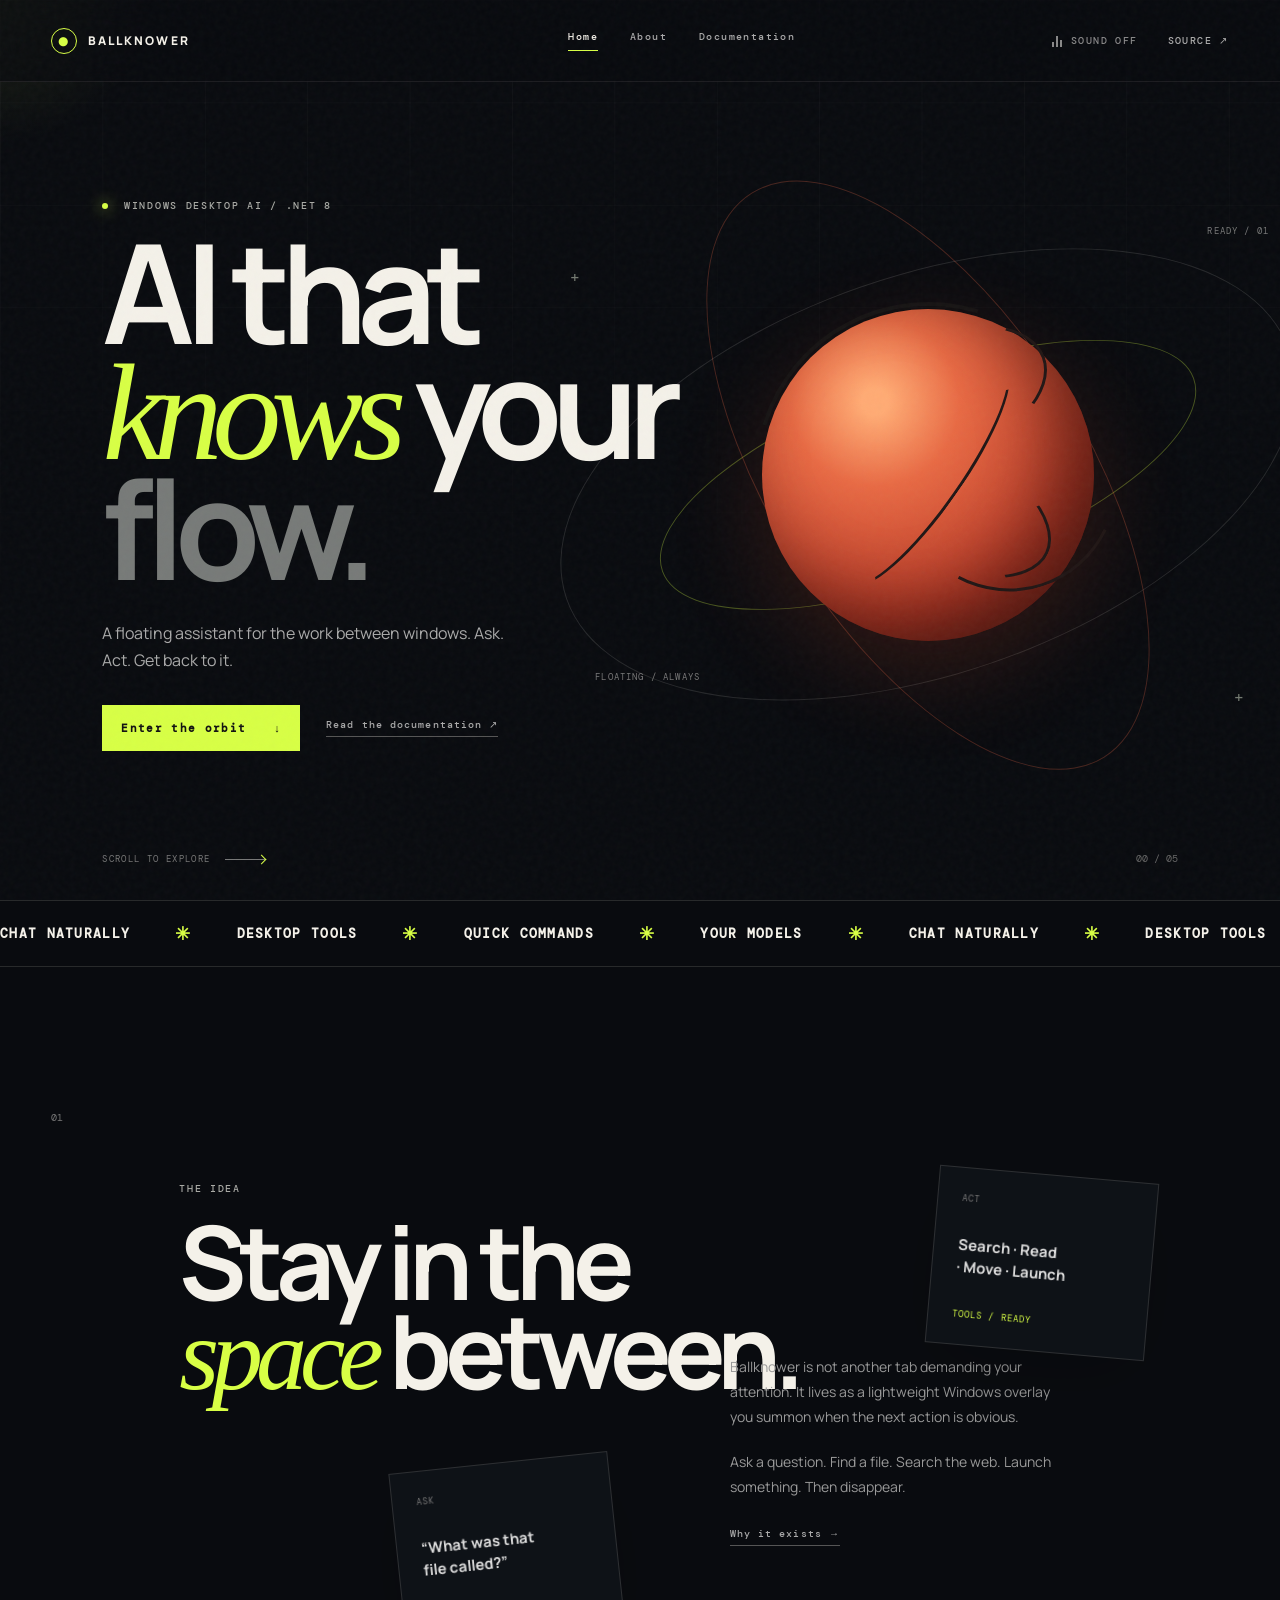
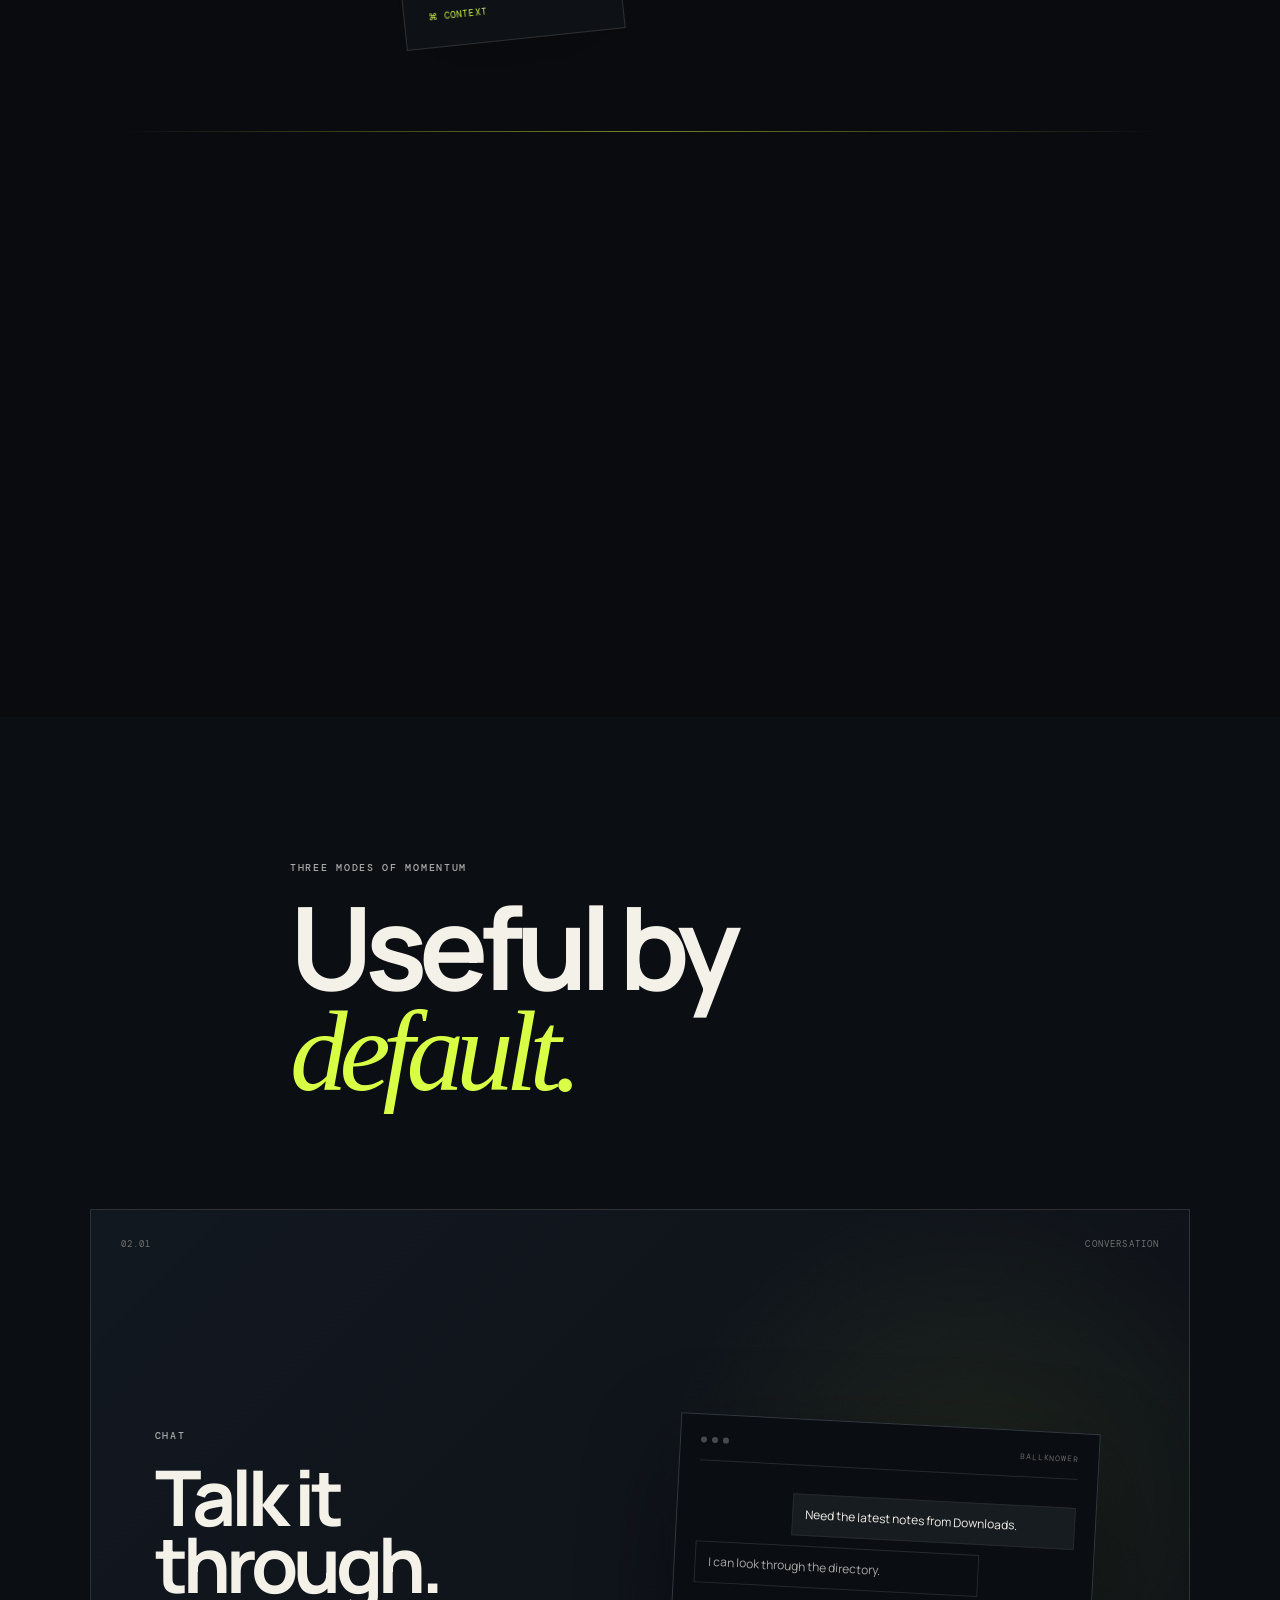
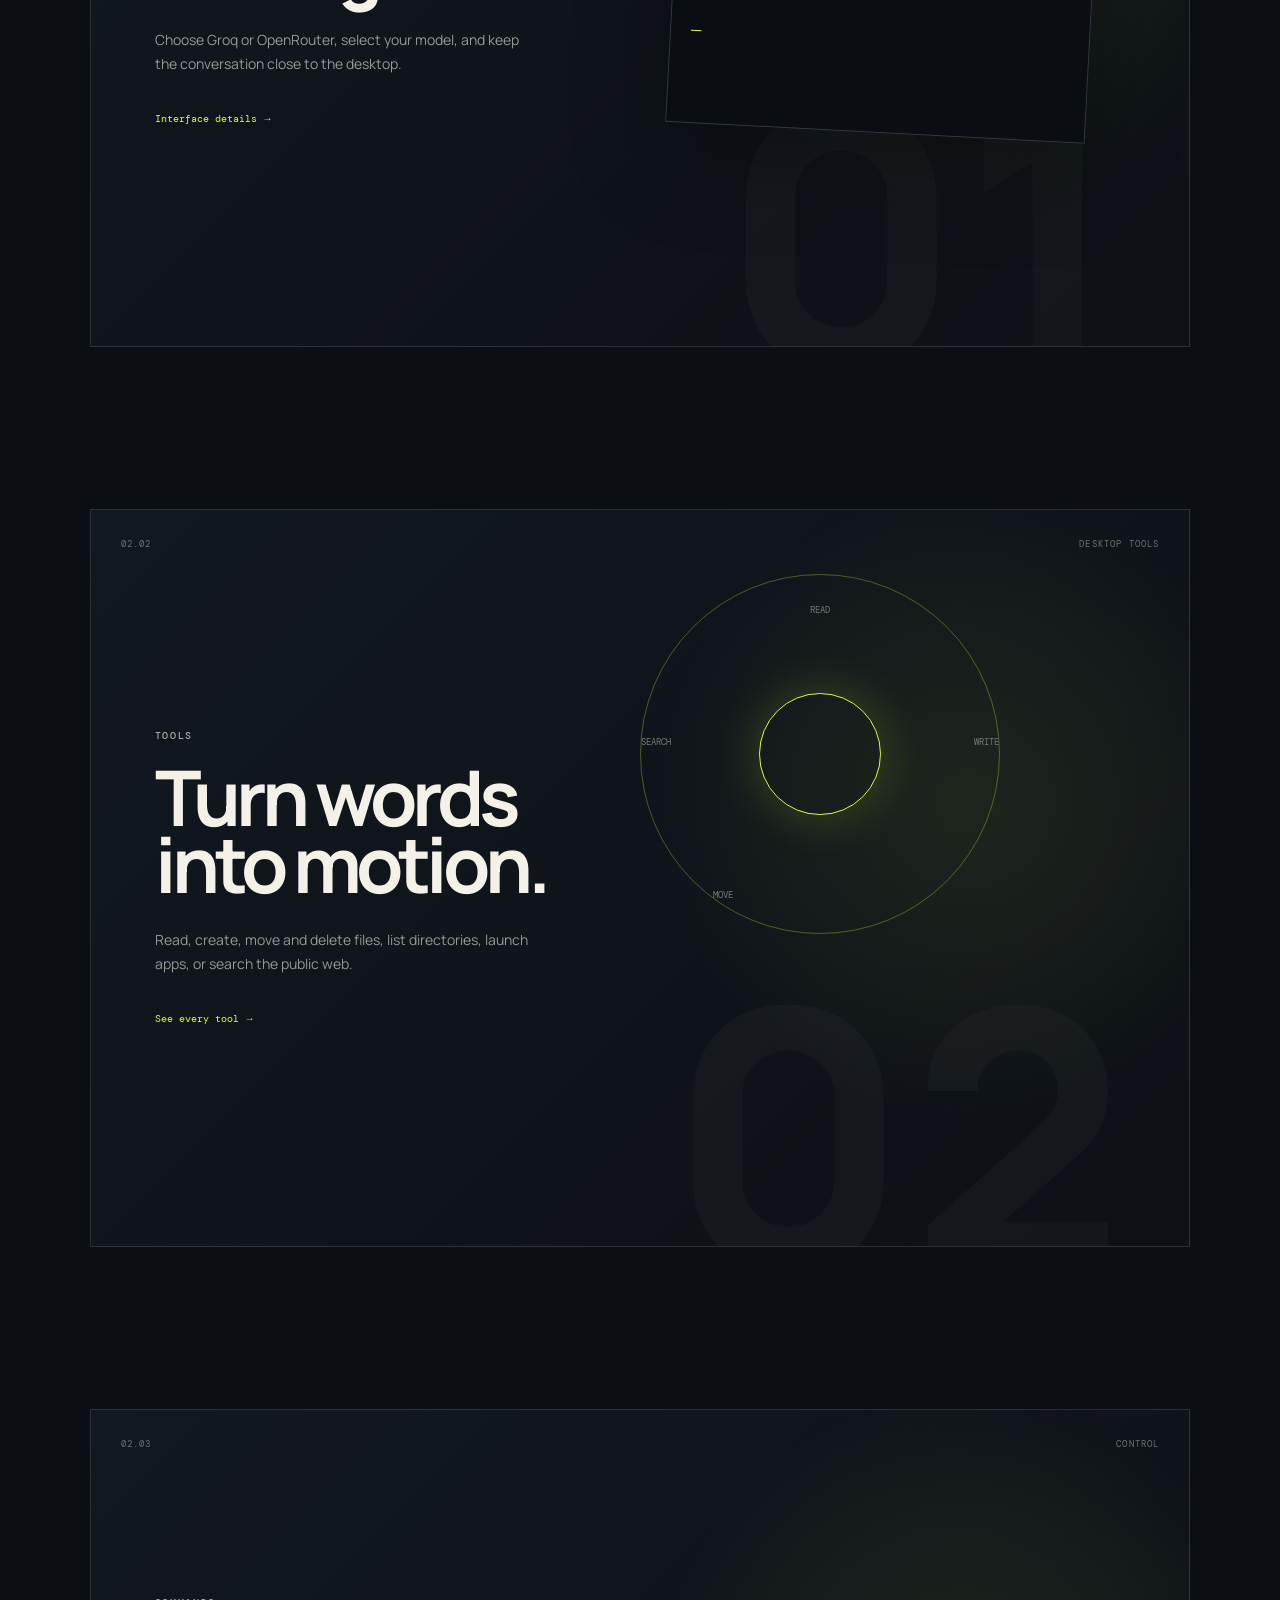
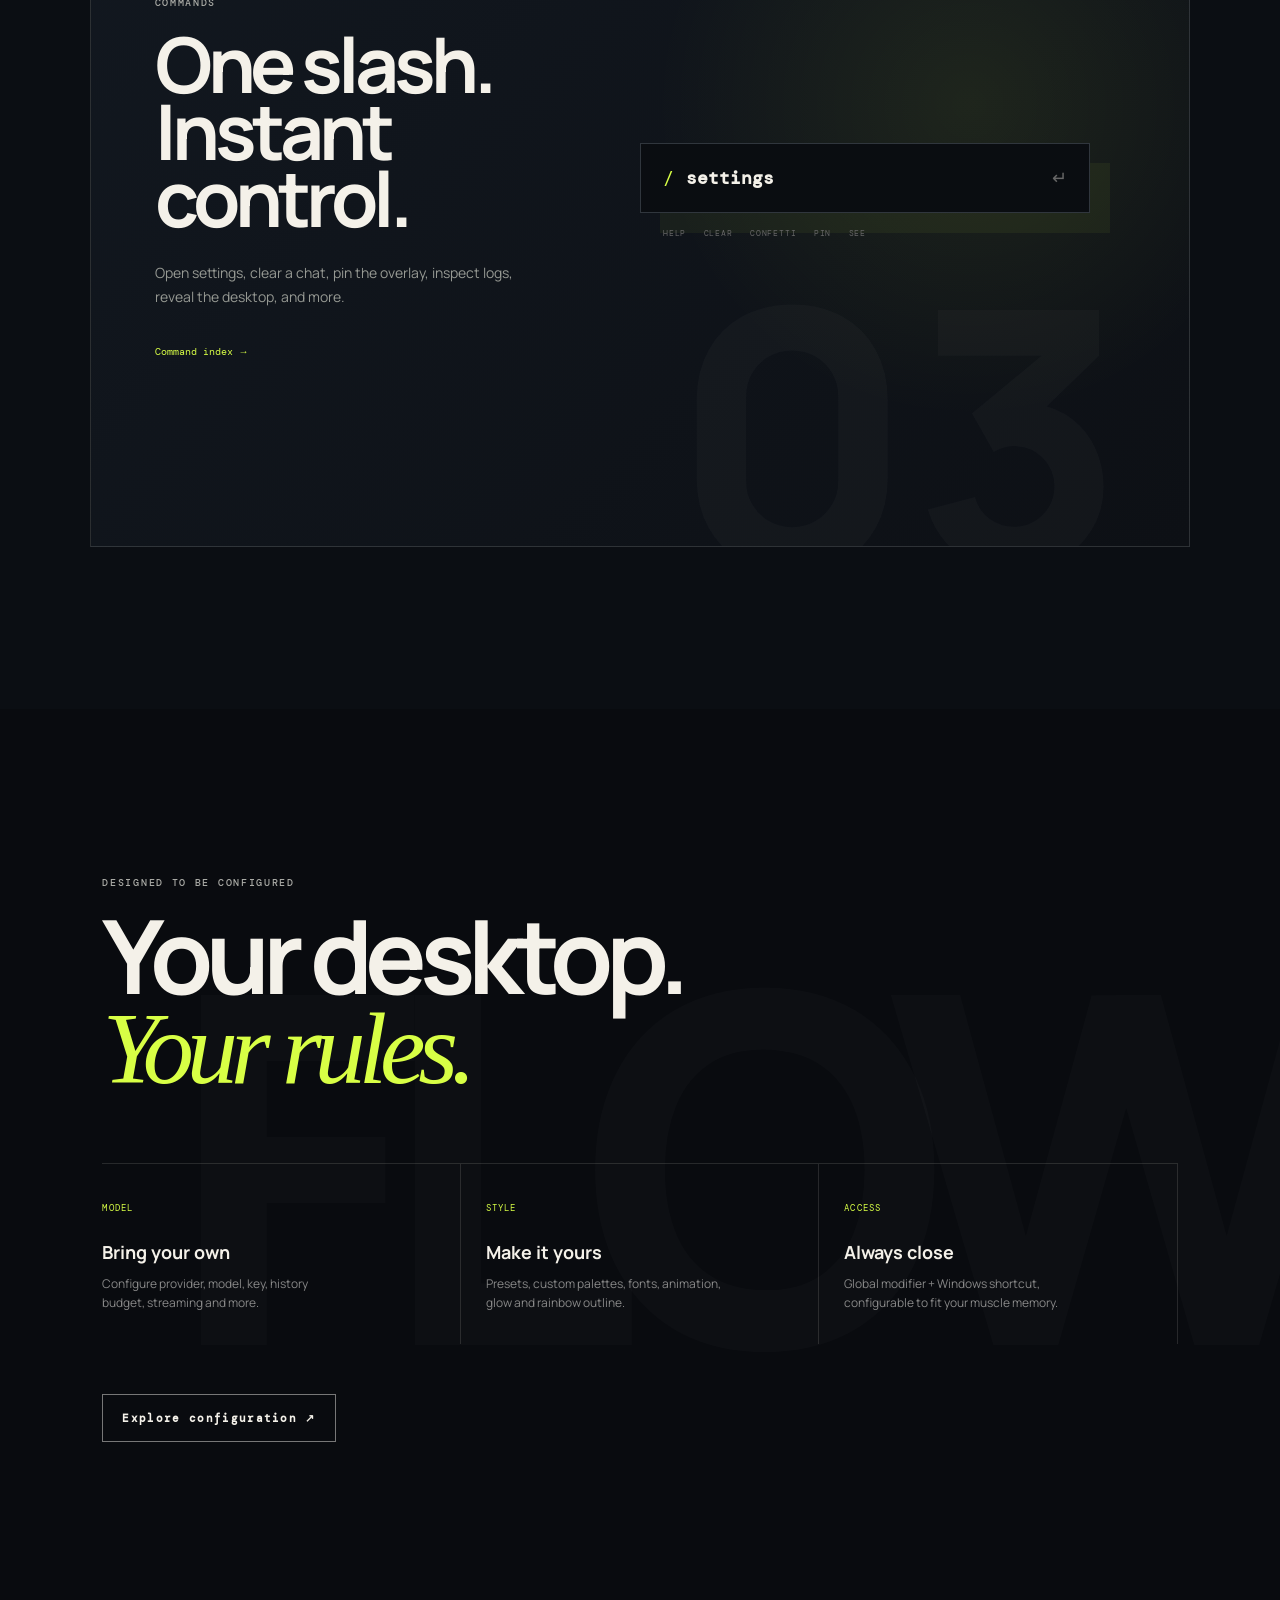
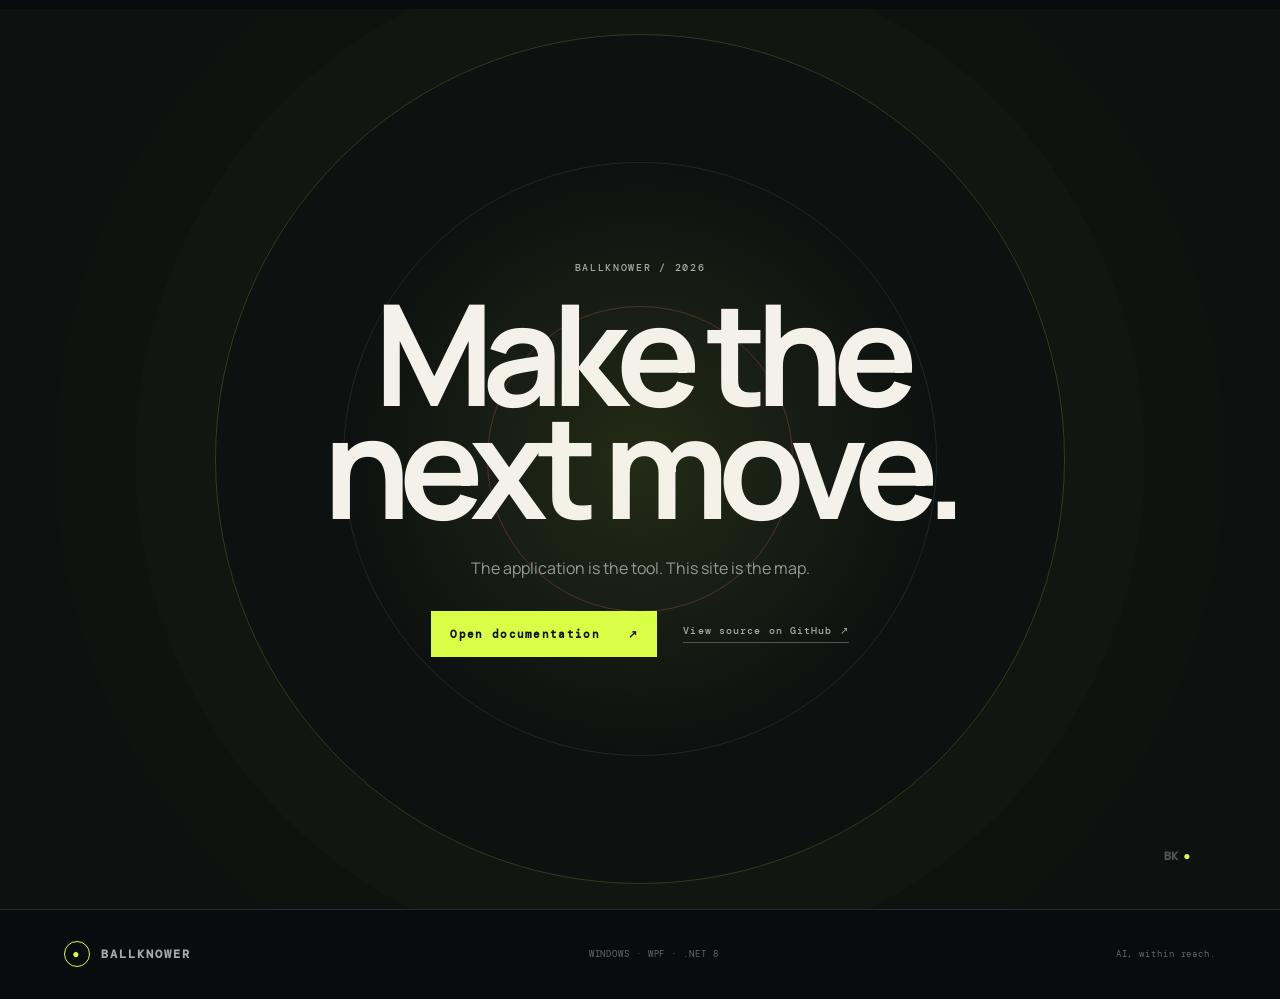
==== docs/index.html @ ca144d8a "Revert site to bece350" ====
<!doctype html>
<html lang="en">
<head>
<meta charset="utf-8"><meta name="viewport" content="width=device-width,initial-scale=1">
<meta name="theme-color" content="#090b0f">
<meta name="description" content="Ballknower — a floating Windows AI assistant with desktop tools, commands, and configurable models.">
<title>Ballknower — know what to ask</title>
<link rel="preconnect" href="https://fonts.googleapis.com">
<link rel="preconnect" href="https://fonts.gstatic.com" crossorigin>
<link href="https://fonts.googleapis.com/css2?family=DM+Mono:wght@400;500&family=Manrope:wght@400;500;600;700;800&display=swap" rel="stylesheet">
<link rel="stylesheet" href="styles.css"><script src="script.js" defer></script>
</head>
<body class="site home-page">
<div class="noise" aria-hidden="true"></div>
<div class="cursor-glow" aria-hidden="true"></div>
<div class="loader" aria-hidden="true"><div class="loader-mark">BK</div><div class="loader-line"><span></span></div><p>CALIBRATING THE DESKTOP</p></div>

<header class="site-header">
<a class="brand" href="index.html"><span class="brand-mark">●</span><span>BALLKNOWER</span></a>
<button class="nav-toggle" type="button" aria-expanded="false" aria-controls="site-navigation"><span></span><span></span><span></span></button>
<nav class="nav" id="site-navigation" aria-label="Main navigation"><a class="nav-link active" href="index.html">Home</a><a class="nav-link" href="about.html">About</a><a class="nav-link" href="documentation.html">Documentation</a></nav>
<div class="header-tools"><button class="sound-toggle" type="button" aria-pressed="false" title="Toggle ambient sound"><span class="sound-bars"><i></i><i></i><i></i></span><span class="sound-label">SOUND OFF</span></button><a class="github-link" href="https://github.com/Notagai/ballknower-agent-wpf" target="_blank" rel="noreferrer">SOURCE ↗</a></div>
</header>

<main>
<section class="hero scene-section" data-scene="0">
<div class="hero-grid"></div>
<div class="hero-copy reveal">
<p class="kicker"><span class="pulse-dot"></span> WINDOWS DESKTOP AI / .NET 8</p>
<h1>AI that<br><em>knows</em> your<br><span>flow.</span></h1>
<p class="hero-lead">A floating assistant for the work between windows. Ask. Act. Get back to it.</p>
<div class="hero-actions"><a class="button button-solid" href="#story">Enter the orbit <span>↓</span></a><a class="text-link" href="documentation.html">Read the documentation ↗</a></div>
</div>
<div class="hero-object" aria-hidden="true"><div class="orbit orbit-a"></div><div class="orbit orbit-b"></div><div class="orbit orbit-c"></div><div class="ball"><span></span><i></i><b></b></div><div class="crosshair crosshair-a">+</div><div class="crosshair crosshair-b">+</div><div class="object-label label-a">READY / 01</div><div class="object-label label-b">FLOATING / ALWAYS</div></div>
<div class="scroll-cue"><span>SCROLL TO EXPLORE</span><i></i></div>
<div class="hero-index">00 / 05</div>
</section>

<div class="marquee"><div class="marquee-track"><span>CHAT NATURALLY</span><b>✳</b><span>DESKTOP TOOLS</span><b>✳</b><span>QUICK COMMANDS</span><b>✳</b><span>YOUR MODELS</span><b>✳</b><span>CHAT NATURALLY</span><b>✳</b><span>DESKTOP TOOLS</span><b>✳</b></div></div>

<section id="story" class="story scene-section" data-scene="1">
<div class="story-sticky">
<div class="section-number">01</div>
<div class="story-title reveal"><p class="kicker">THE IDEA</p><h2>Stay in the<br><em>space</em> between.</h2></div>
<div class="story-copy reveal"><p>Ballknower is not another tab demanding your attention. It lives as a lightweight Windows overlay you summon when the next action is obvious.</p><p>Ask a question. Find a file. Search the web. Launch something. Then disappear.</p><a class="text-link" href="about.html#idea">Why it exists →</a></div>
<div class="floating-card card-one"><span>ASK</span><strong>“What was that<br>file called?”</strong><small>⌘ CONTEXT</small></div>
<div class="floating-card card-two"><span>ACT</span><strong>Search · Read<br>· Move · Launch</strong><small>TOOLS / READY</small></div>
<div class="story-line"></div>
</div>
</section>

<section class="feature-section scene-section" data-scene="2">
<div class="feature-head reveal"><p class="kicker">THREE MODES OF MOMENTUM</p><h2>Useful by<br><em>default.</em></h2></div>
<div class="feature-stack">
<article class="feature-panel panel-chat"><div class="panel-meta"><span>02.01</span><span>CONVERSATION</span></div><div class="panel-number">01</div><div class="panel-copy"><p class="kicker">CHAT</p><h3>Talk it<br>through.</h3><p>Choose Groq or OpenRouter, select your model, and keep the conversation close to the desktop.</p><a href="documentation.html#interface">Interface details →</a></div><div class="panel-visual"><div class="chat-window"><div class="chat-top"><span></span><span></span><span></span><b>BALLKNOWER</b></div><div class="chat-msg msg-a">Need the latest notes from Downloads.</div><div class="chat-msg msg-b">I can look through the directory.</div><div class="chat-caret">_</div></div></div></article>
<article class="feature-panel panel-tools"><div class="panel-meta"><span>02.02</span><span>DESKTOP TOOLS</span></div><div class="panel-number">02</div><div class="panel-copy"><p class="kicker">TOOLS</p><h3>Turn words<br>into motion.</h3><p>Read, create, move and delete files, list directories, launch apps, or search the public web.</p><a href="documentation.html#tools">See every tool →</a></div><div class="tool-orbit"><span>READ</span><span>WRITE</span><span>MOVE</span><span>SEARCH</span><i></i></div></article>
<article class="feature-panel panel-command"><div class="panel-meta"><span>02.03</span><span>CONTROL</span></div><div class="panel-number">03</div><div class="panel-copy"><p class="kicker">COMMANDS</p><h3>One slash.<br>Instant control.</h3><p>Open settings, clear a chat, pin the overlay, inspect logs, reveal the desktop, and more.</p><a href="documentation.html#commands">Command index →</a></div><div class="command-display"><span>/</span><b>settings</b><i>↵</i><small>HELP&nbsp;&nbsp; CLEAR&nbsp;&nbsp; CONFETTI&nbsp;&nbsp; PIN&nbsp;&nbsp; SEE</small></div></article>
</div>
</section>

<section class="manifesto scene-section" data-scene="3">
<div class="manifesto-bg" aria-hidden="true">FLOW</div>
<div class="manifesto-content reveal"><p class="kicker">DESIGNED TO BE CONFIGURED</p><h2>Your desktop.<br><em>Your rules.</em></h2><div class="manifesto-grid"><div><span>MODEL</span><strong>Bring your own</strong><p>Configure provider, model, key, history budget, streaming and more.</p></div><div><span>STYLE</span><strong>Make it yours</strong><p>Presets, custom palettes, fonts, animation, glow and rainbow outline.</p></div><div><span>ACCESS</span><strong>Always close</strong><p>Global modifier + Windows shortcut, configurable to fit your muscle memory.</p></div></div><a class="button button-outline" href="documentation.html#style">Explore configuration ↗</a></div>
</section>

<section class="finale scene-section" data-scene="4">
<div class="finale-ring"></div><div class="finale-copy reveal"><p class="kicker">BALLKNOWER / 2026</p><h2>Make the<br>next move.</h2><p>The application is the tool. This site is the map.</p><div class="hero-actions"><a class="button button-solid" href="documentation.html">Open documentation <span>↗</span></a><a class="text-link" href="https://github.com/Notagai/ballknower-agent-wpf" target="_blank" rel="noreferrer">View source on GitHub ↗</a></div></div>
<div class="finale-mark" aria-hidden="true">BK<span>●</span></div>
</section>
</main>

<footer class="site-footer"><a class="brand" href="index.html"><span class="brand-mark">●</span><span>BALLKNOWER</span></a><span>WINDOWS · WPF · .NET 8</span><span>AI, within reach.</span></footer>
</body></html>
---- docs/styles.css ----
:root{--bg:#090b0f;--panel:#10141a;--ink:#f4f1e9;--muted:#9b9b97;--line:rgba(244,241,233,.13);--acid:#d8ff45;--orange:#ff714b;--cyan:#8cf5e7;--max:1380px}
*{box-sizing:border-box}html{scroll-behavior:smooth;background:var(--bg)}body{margin:0;background:var(--bg);color:var(--ink);font-family:Manrope,system-ui,sans-serif;overflow-x:hidden}body:before{content:"";position:fixed;inset:0;pointer-events:none;background:radial-gradient(circle at 75% 12%,rgba(216,255,69,.08),transparent 26%),radial-gradient(circle at 20% 80%,rgba(255,113,75,.06),transparent 28%);z-index:-2}.noise{position:fixed;inset:0;opacity:.045;pointer-events:none;z-index:50;background-image:url("data:image/svg+xml,%3Csvg viewBox='0 0 180 180' xmlns='http://www.w3.org/2000/svg'%3E%3Cfilter id='n'%3E%3CfeTurbulence type='fractalNoise' baseFrequency='.9' numOctaves='4' stitchTiles='stitch'/%3E%3C/filter%3E%3Crect width='100%25' height='100%25' filter='url(%23n)' opacity='.7'/%3E%3C/svg%3E")}.cursor-glow{position:fixed;width:300px;height:300px;border-radius:50%;background:radial-gradient(circle,rgba(216,255,69,.09),transparent 68%);pointer-events:none;transform:translate(-50%,-50%);z-index:0;mix-blend-mode:screen}
.site-header{position:fixed;z-index:40;top:0;left:0;right:0;height:82px;padding:0 4vw;display:flex;align-items:center;justify-content:space-between;border-bottom:1px solid rgba(244,241,233,.08);background:rgba(9,11,15,.68);backdrop-filter:blur(18px)}.brand{display:flex;gap:11px;align-items:center;color:var(--ink);text-decoration:none;font-size:12px;font-weight:800;letter-spacing:.17em}.brand-mark{display:grid;place-items:center;width:26px;height:26px;border:1px solid var(--acid);color:var(--acid);border-radius:50%;font-size:12px}.nav{display:flex;gap:32px;margin-left:10vw}.nav-link,.github-link,.sound-toggle{font:500 10px "DM Mono",monospace;letter-spacing:.14em;text-decoration:none;color:#aaa;transition:.25s}.nav-link:hover,.nav-link.active,.github-link:hover{color:var(--ink)}.nav-link.active:after{content:"";display:block;width:100%;height:1px;background:var(--acid);margin-top:7px}.header-tools{display:flex;gap:24px;align-items:center}.sound-toggle{border:0;background:none;cursor:pointer;display:flex;gap:9px;align-items:center;color:#888}.sound-bars{display:flex;gap:2px;align-items:end;height:12px}.sound-bars i{display:block;width:2px;height:5px;background:currentColor}.sound-bars i:nth-child(2){height:11px}.sound-bars i:nth-child(3){height:7px}.sound-toggle.is-on{color:var(--acid)}.sound-toggle.is-on .sound-bars i{animation:sound 1s ease-in-out infinite alternate}.sound-toggle.is-on .sound-bars i:nth-child(2){animation-delay:-.25s}.sound-toggle.is-on .sound-bars i:nth-child(3){animation-delay:-.5s}@keyframes sound{to{height:12px}}.nav-toggle{display:none;background:none;border:0}.loader{position:fixed;inset:0;background:#090b0f;z-index:100;display:grid;place-content:center;justify-items:center;gap:22px;animation:loaderOut .9s 1.15s cubic-bezier(.77,0,.18,1) forwards}.loader-mark{font:800 52px Manrope;color:var(--acid);letter-spacing:-.08em}.loader-line{width:190px;height:1px;background:#292e35;overflow:hidden}.loader-line span{display:block;height:100%;background:var(--acid);animation:load 1s .15s cubic-bezier(.7,0,.2,1) forwards;transform-origin:left;transform:scaleX(0)}.loader p{font:10px "DM Mono";letter-spacing:.16em;color:#777}@keyframes load{to{transform:scaleX(1)}}@keyframes loaderOut{to{opacity:0;visibility:hidden;pointer-events:none}}
.scene-section{position:relative;min-height:100vh}.hero{height:100svh;min-height:720px;display:grid;align-items:center;padding:120px 8vw 70px;overflow:hidden}.hero-grid{position:absolute;inset:0;background-image:linear-gradient(var(--line) 1px,transparent 1px),linear-gradient(90deg,var(--line) 1px,transparent 1px);background-size:8vw 8vw;mask-image:linear-gradient(to bottom,black,transparent 85%);opacity:.28}.hero-copy{position:relative;z-index:3;max-width:720px}.kicker{font:500 10px "DM Mono",monospace;letter-spacing:.17em;color:#a9aaa5;margin:0 0 22px}.pulse-dot{display:inline-block;width:6px;height:6px;background:var(--acid);border-radius:50%;margin-right:8px;box-shadow:0 0 15px var(--acid)}h1,h2,h3,p{margin-top:0}.hero h1{font-size:clamp(72px,10.8vw,170px);line-height:.83;letter-spacing:-.075em;margin:0 0 35px;font-weight:700}.hero h1 em,h2 em{font-family:Georgia,serif;font-weight:400;color:var(--acid)}.hero h1 span{color:#777a78}.hero-lead{font-size:16px;line-height:1.65;color:#aaa;max-width:420px}.hero-actions{display:flex;gap:26px;align-items:center;margin-top:32px}.button{display:inline-flex;align-items:center;gap:28px;text-decoration:none;font:600 11px "DM Mono";letter-spacing:.12em;padding:16px 19px;transition:.3s}.button-solid{background:var(--acid);color:#111}.button-solid:hover{transform:translateY(-3px);box-shadow:0 12px 35px rgba(216,255,69,.14)}.button-outline{border:1px solid #777;color:var(--ink)}.button-outline:hover{border-color:var(--acid);color:var(--acid)}.text-link{font:500 10px "DM Mono";letter-spacing:.11em;color:#aaa;text-decoration:none;border-bottom:1px solid #555;padding-bottom:5px}.text-link:hover{color:var(--acid);border-color:var(--acid)}.hero-object{position:absolute;width:min(65vw,850px);height:min(65vw,850px);right:-5vw;top:50%;transform:translateY(-47%);display:grid;place-items:center}.ball{width:clamp(180px,26vw,380px);aspect-ratio:1;border-radius:50%;background:radial-gradient(circle at 34% 28%,#ffab74 0 4%,#e86a44 26%,#b73725 67%,#6c1d18 100%);box-shadow:inset -35px -30px 70px rgba(0,0,0,.45),0 30px 100px rgba(255,87,45,.16);position:relative;animation:float 6s ease-in-out infinite}.ball:before,.ball:after,.ball span,.ball i,.ball b{content:"";position:absolute;display:block;border:clamp(3px,.3vw,5px) solid #211716;border-radius:50%}.ball:before{inset:-2%;border-width:clamp(4px,.35vw,7px);border-color:#171414 transparent transparent transparent;transform:rotate(-28deg)}.ball:after{inset:10% 40%;border-color:transparent #211716 transparent transparent;transform:rotate(35deg)}.ball span{inset:15% -7% 15% 40%;border-color:transparent transparent #211716 transparent;transform:rotate(-18deg)}.ball i{inset:34% 10% 25% 0;border-color:transparent #211716 transparent transparent;transform:rotate(25deg)}.ball b{inset:-10% 30% 35% 30%;border-color:#211716 transparent transparent transparent;transform:rotate(70deg)}@keyframes float{50%{transform:translateY(-18px) rotate(3deg)}}.orbit{position:absolute;border:1px solid rgba(216,255,69,.3);border-radius:50%;transform:rotate(-20deg)}.orbit-a{width:68%;height:24%;animation:spin 15s linear infinite}.orbit-b{width:80%;height:38%;border-color:rgba(255,113,75,.25);transform:rotate(58deg);animation:spin 22s linear infinite reverse}.orbit-c{width:48%;height:92%;border-color:rgba(244,241,233,.12);transform:rotate(71deg);animation:spin 28s linear infinite}@keyframes spin{to{transform:rotate(340deg)}}.crosshair{position:absolute;color:#747a72;font:16px "DM Mono"}.crosshair-a{left:7%;top:25%}.crosshair-b{right:12%;bottom:22%}.object-label{position:absolute;font:9px "DM Mono";letter-spacing:.13em;color:#777}.label-a{right:9%;top:20%}.label-b{left:10%;bottom:25%}.scroll-cue{position:absolute;bottom:35px;left:8vw;display:flex;align-items:center;gap:15px;font:9px "DM Mono";letter-spacing:.15em;color:#777}.scroll-cue i{width:40px;height:1px;background:#777;position:relative}.scroll-cue i:after{content:"";position:absolute;width:6px;height:6px;border-right:1px solid var(--acid);border-bottom:1px solid var(--acid);right:0;top:-3px;transform:rotate(-45deg)}.hero-index{position:absolute;right:8vw;bottom:35px;font:10px "DM Mono";color:#666}
.marquee{border-top:1px solid var(--line);border-bottom:1px solid var(--line);overflow:hidden;white-space:nowrap;padding:20px 0}.marquee-track{display:inline-flex;gap:45px;align-items:center;min-width:max-content;animation:marquee 28s linear infinite;font:700 13px "DM Mono";letter-spacing:.1em}.marquee b{color:var(--acid);font-size:18px}@keyframes marquee{to{transform:translateX(-50%)}}
.story{min-height:150vh}.story-sticky{height:100vh;position:sticky;top:0;padding:14vh 9vw;overflow:hidden}.section-number{position:absolute;left:4vw;top:16vh;font:10px "DM Mono";color:#777}.story-title{position:absolute;left:14vw;top:20vh}.story-title h2,.feature-head h2,.manifesto h2{font-size:clamp(55px,8vw,125px);line-height:.87;letter-spacing:-.07em;margin:0}.story-copy{position:absolute;left:57vw;top:48vh;max-width:330px;color:#999;line-height:1.8;font-size:14px}.story-copy p{margin-bottom:20px}.floating-card{position:absolute;border:1px solid var(--line);background:rgba(16,20,26,.72);backdrop-filter:blur(14px);padding:24px;width:220px;box-shadow:0 20px 80px rgba(0,0,0,.2)}.floating-card span,.floating-card small{display:block;font:9px "DM Mono";letter-spacing:.12em;color:#777}.floating-card strong{display:block;font-size:15px;line-height:1.45;margin:30px 0;color:#ddd}.floating-card small{color:var(--acid)}.card-one{left:31vw;top:55vh;transform:rotate(-6deg);animation:cardFloat 7s ease-in-out infinite}.card-two{right:10vw;top:23vh;transform:rotate(5deg);animation:cardFloat 8s 1s ease-in-out infinite}@keyframes cardFloat{50%{translate:0 -16px}}.story-line{position:absolute;left:9vw;right:9vw;bottom:15vh;height:1px;background:linear-gradient(90deg,transparent,var(--acid),transparent);opacity:.5}
.feature-section{padding:16vh 7vw 18vh;background:#0b0e13}.feature-head{max-width:700px;margin:0 auto 12vh}.feature-head h2{font-size:clamp(70px,9vw,130px)}.feature-stack{display:grid;gap:18vh}.feature-panel{min-height:82vh;border:1px solid var(--line);position:relative;overflow:hidden;display:grid;grid-template-columns:1fr 1fr;padding:5vw;background:linear-gradient(135deg,#121820,#0d1015);isolation:isolate}.feature-panel:after{content:"";position:absolute;inset:0;background:radial-gradient(circle at 80% 40%,rgba(216,255,69,.08),transparent 32%);z-index:-1}.panel-meta{position:absolute;top:28px;left:30px;right:30px;display:flex;justify-content:space-between;font:9px "DM Mono";letter-spacing:.13em;color:#6e716e}.panel-number{position:absolute;right:5vw;bottom:-5vw;font-size:28vw;line-height:1;color:rgba(255,255,255,.025);font-weight:800}.panel-copy{align-self:center;max-width:450px;z-index:2}.panel-copy h3{font-size:clamp(54px,6vw,95px);line-height:.87;letter-spacing:-.065em;margin:0 0 30px}.panel-copy>p:not(.kicker){color:#969993;line-height:1.7;font-size:14px;max-width:380px}.panel-copy a{display:inline-block;color:var(--acid);font:10px "DM Mono";text-decoration:none;margin-top:22px}.panel-visual{display:grid;place-items:center}.chat-window{width:min(100%,420px);height:310px;border:1px solid #313840;background:#0a0d11;box-shadow:0 30px 90px rgba(0,0,0,.35);padding:20px;transform:rotate(3deg);animation:windowFloat 6s ease-in-out infinite}.chat-top{display:flex;gap:5px;border-bottom:1px solid #252a30;padding-bottom:15px;margin-bottom:28px;align-items:center}.chat-top span{width:6px;height:6px;border-radius:50%;background:#454a4d}.chat-top b{margin-left:auto;font:8px "DM Mono";letter-spacing:.1em;color:#666}.chat-msg{font-size:12px;line-height:1.5;max-width:75%;padding:11px 13px;margin:10px 0;border:1px solid #252a30}.msg-a{margin-left:auto;background:#171c20}.msg-b{color:#aaa}.chat-caret{color:var(--acid);margin-top:30px}@keyframes windowFloat{50%{transform:rotate(0) translateY(-12px)}}.tool-orbit{width:min(30vw,360px);aspect-ratio:1;border:1px solid rgba(216,255,69,.3);border-radius:50%;position:relative;display:grid;place-items:center;animation:spin 24s linear infinite}.tool-orbit i{width:34%;aspect-ratio:1;border:1px solid var(--acid);border-radius:50%;box-shadow:0 0 50px rgba(216,255,69,.2)}.tool-orbit span{position:absolute;font:9px "DM Mono";color:#777}.tool-orbit span:nth-child(1){top:8%}.tool-orbit span:nth-child(2){right:0;top:45%}.tool-orbit span:nth-child(3){bottom:9%;left:20%}.tool-orbit span:nth-child(4){left:0;top:45%}.command-display{align-self:center;width:min(100%,450px);border:1px solid #30363d;padding:22px;display:flex;gap:12px;align-items:center;font:18px "DM Mono";background:#0a0d11;box-shadow:20px 20px 0 rgba(216,255,69,.05)}.command-display span{color:var(--acid)}.command-display i{margin-left:auto;color:#666;font-style:normal}.command-display small{position:absolute;margin-top:110px;color:#666;font:8px "DM Mono";letter-spacing:.1em}
.manifesto{min-height:100vh;display:grid;place-items:center;padding:14vh 8vw;overflow:hidden}.manifesto-bg{position:absolute;font-size:38vw;line-height:1;font-weight:800;color:rgba(255,255,255,.018);letter-spacing:-.1em;transform:translateX(8vw)}.manifesto-content{position:relative;width:min(1100px,100%)}.manifesto h2{margin-bottom:70px}.manifesto-grid{display:grid;grid-template-columns:repeat(3,1fr);border-top:1px solid var(--line);margin-bottom:50px}.manifesto-grid>div{padding:30px 25px 20px 0;border-right:1px solid var(--line)}.manifesto-grid>div+div{padding-left:25px}.manifesto-grid span{font:9px "DM Mono";color:var(--acid);letter-spacing:.13em}.manifesto-grid strong{display:block;margin:24px 0 10px;font-size:18px}.manifesto-grid p{color:#888;line-height:1.6;font-size:12px;max-width:250px}
.finale{min-height:100vh;display:grid;place-items:center;text-align:center;overflow:hidden;background:#0d1110}.finale:before{content:"";position:absolute;inset:0;background:radial-gradient(circle at center,rgba(216,255,69,.11),transparent 38%)}.finale-ring{position:absolute;width:min(70vw,850px);aspect-ratio:1;border:1px solid rgba(216,255,69,.18);border-radius:50%;box-shadow:0 0 0 80px rgba(216,255,69,.012),0 0 0 160px rgba(216,255,69,.008);animation:finalSpin 35s linear infinite}.finale-ring:before,.finale-ring:after{content:"";position:absolute;inset:15%;border:1px solid rgba(244,241,233,.09);border-radius:50%}.finale-ring:after{inset:32%;border-color:rgba(255,113,75,.25)}@keyframes finalSpin{to{transform:rotate(360deg)}}.finale-copy{position:relative;z-index:2}.finale h2{font-size:clamp(75px,11vw,170px);line-height:.8;letter-spacing:-.08em;margin:0}.finale-copy>p:not(.kicker){color:#999;margin-top:35px}.finale .hero-actions{justify-content:center}.finale-mark{position:absolute;bottom:5vh;right:7vw;font:700 12px "DM Mono";color:#555}.finale-mark span{color:var(--acid);margin-left:5px}
.site-footer{min-height:90px;padding:0 5vw;border-top:1px solid var(--line);display:flex;align-items:center;justify-content:space-between;font:9px "DM Mono";letter-spacing:.1em;color:#666}.site-footer .brand{color:#aaa}
.reveal{opacity:0;transform:translateY(30px);transition:opacity .9s ease,transform 1s cubic-bezier(.2,.8,.2,1)}.is-visible{opacity:1;transform:none}.page-leaving main{opacity:0;transform:translateY(-12px);transition:.2s}.page-leaving{overflow:hidden}
.docs-layout{max-width:1250px;margin:0 auto;padding:150px 5vw 100px;display:grid;grid-template-columns:230px minmax(0,780px);gap:90px}.docs-sidebar{position:sticky;top:120px;height:max-content;display:flex;flex-direction:column;gap:12px}.sidebar-title{font:9px "DM Mono";letter-spacing:.13em;color:#666;margin-bottom:15px}.docs-sidebar a{color:#777;text-decoration:none;font-size:11px;padding-left:12px;border-left:1px solid transparent}.docs-sidebar a:hover,.docs-sidebar a.section-active{color:var(--ink);border-color:var(--acid)}.sidebar-note{margin-top:30px;border-top:1px solid var(--line);padding-top:18px;color:#777;font:9px "DM Mono";line-height:1.6}.docs-content h1{font-size:clamp(65px,9vw,120px);line-height:.85;letter-spacing:-.075em;margin:0 0 30px}.title-period{color:var(--acid)}.docs-lead{font-size:19px;line-height:1.65;color:#999;max-width:700px;margin-bottom:90px}.doc-section{border-top:1px solid var(--line);padding:65px 0;scroll-margin-top:100px}.doc-section h2{font-size:36px;letter-spacing:-.04em;margin-bottom:22px}.doc-section h3{font-size:17px;margin-top:38px}.doc-section p,.doc-section li{font-size:14px;line-height:1.85;color:#999}.doc-section strong{color:#ddd}.doc-section ul,.doc-section ol{padding-left:22px}.doc-section code{font:12px "DM Mono";background:#151a20;color:var(--acid);padding:3px 6px}.callout{border-left:2px solid var(--acid);background:#10151a;padding:22px 25px;margin-bottom:20px}.callout p{margin:8px 0 0;color:#888;font-size:12px}.tag-row{display:flex;gap:8px;flex-wrap:wrap}.tag{border:1px solid #30363b;padding:7px 9px;font:9px "DM Mono";color:#888}.table-wrap{overflow-x:auto}.docs-content table{border-collapse:collapse;width:100%;margin:30px 0}.docs-content th,.docs-content td{border-bottom:1px solid var(--line);padding:15px;text-align:left;font-size:12px;line-height:1.6}.docs-content th{font:9px "DM Mono";letter-spacing:.1em;color:#666}.tool-card{border:1px solid var(--line);padding:25px;margin:15px 0;background:#0d1116}.tool-card h3{margin:0 0 8px}.tool-card p{margin:0}.tool-card dl{display:grid;grid-template-columns:110px 1fr;border-top:1px solid var(--line);padding-top:15px;margin-top:18px}.tool-card dt{font:9px "DM Mono";color:#666}.tool-card dd{margin:0;color:#999;font-size:12px}.docs-end{text-align:center;padding:80px 0}.docs-end span{font-size:30px;color:var(--acid)}.docs-end p{color:#777}.docs-end a{color:var(--acid);font:10px "DM Mono";text-decoration:none}
@media(max-width:800px){.site-header{height:68px;padding:0 20px}.nav-toggle{display:flex;flex-direction:column;gap:4px;order:2}.nav-toggle span{width:20px;height:1px;background:#aaa}.header-tools{order:3}.sound-label,.github-link{display:none}.nav{position:fixed;inset:68px 0 auto;background:rgba(9,11,15,.97);padding:30px 25px;display:none;flex-direction:column;margin:0;border-bottom:1px solid var(--line)}.nav.is-open{display:flex}.nav-link{font-size:12px}.hero{padding:110px 24px 55px;min-height:800px}.hero h1{font-size:clamp(65px,19vw,120px)}.hero-object{width:95vw;height:95vw;right:-25vw;top:61%;opacity:.8}.hero-copy{align-self:start}.hero-lead{font-size:14px;max-width:310px}.scroll-cue{left:24px}.story{min-height:1250px}.story-sticky{padding:110px 24px;height:100vh}.section-number{left:auto;right:24px;top:110px}.story-title{left:24px;top:170px}.story-title h2{font-size:18vw}.story-copy{left:24px;top:55vh;max-width:310px}.floating-card{display:none}.feature-section{padding:100px 18px}.feature-head h2{font-size:19vw}.feature-stack{gap:50px}.feature-panel{min-height:760px;grid-template-columns:1fr;padding:60px 25px}.panel-copy{align-self:start}.panel-copy h3{font-size:15vw}.panel-visual{margin-top:35px}.tool-orbit{width:62vw}.manifesto{padding:100px 24px}.manifesto h2{font-size:18vw;margin-bottom:50px}.manifesto-grid{grid-template-columns:1fr}.manifesto-grid>div,.manifesto-grid>div+div{border-right:0;border-bottom:1px solid var(--line);padding:25px 0}.finale h2{font-size:19vw}.site-footer{padding:25px;gap:20px;flex-wrap:wrap}.docs-layout{grid-template-columns:1fr;padding:120px 24px 70px}.docs-sidebar{position:relative;top:auto;display:none}.docs-content h1{font-size:20vw}.docs-lead{font-size:16px;margin-bottom:45px}.doc-section{padding:45px 0}.doc-section h2{font-size:30px}.tool-card dl{grid-template-columns:90px 1fr}}
@media(prefers-reduced-motion:reduce){html{scroll-behavior:auto}.loader{animation:none;opacity:0;visibility:hidden}.ball,.orbit,.floating-card,.chat-window,.finale-ring,.marquee-track,.sound-bars i{animation:none}.reveal{opacity:1;transform:none;transition:none}}
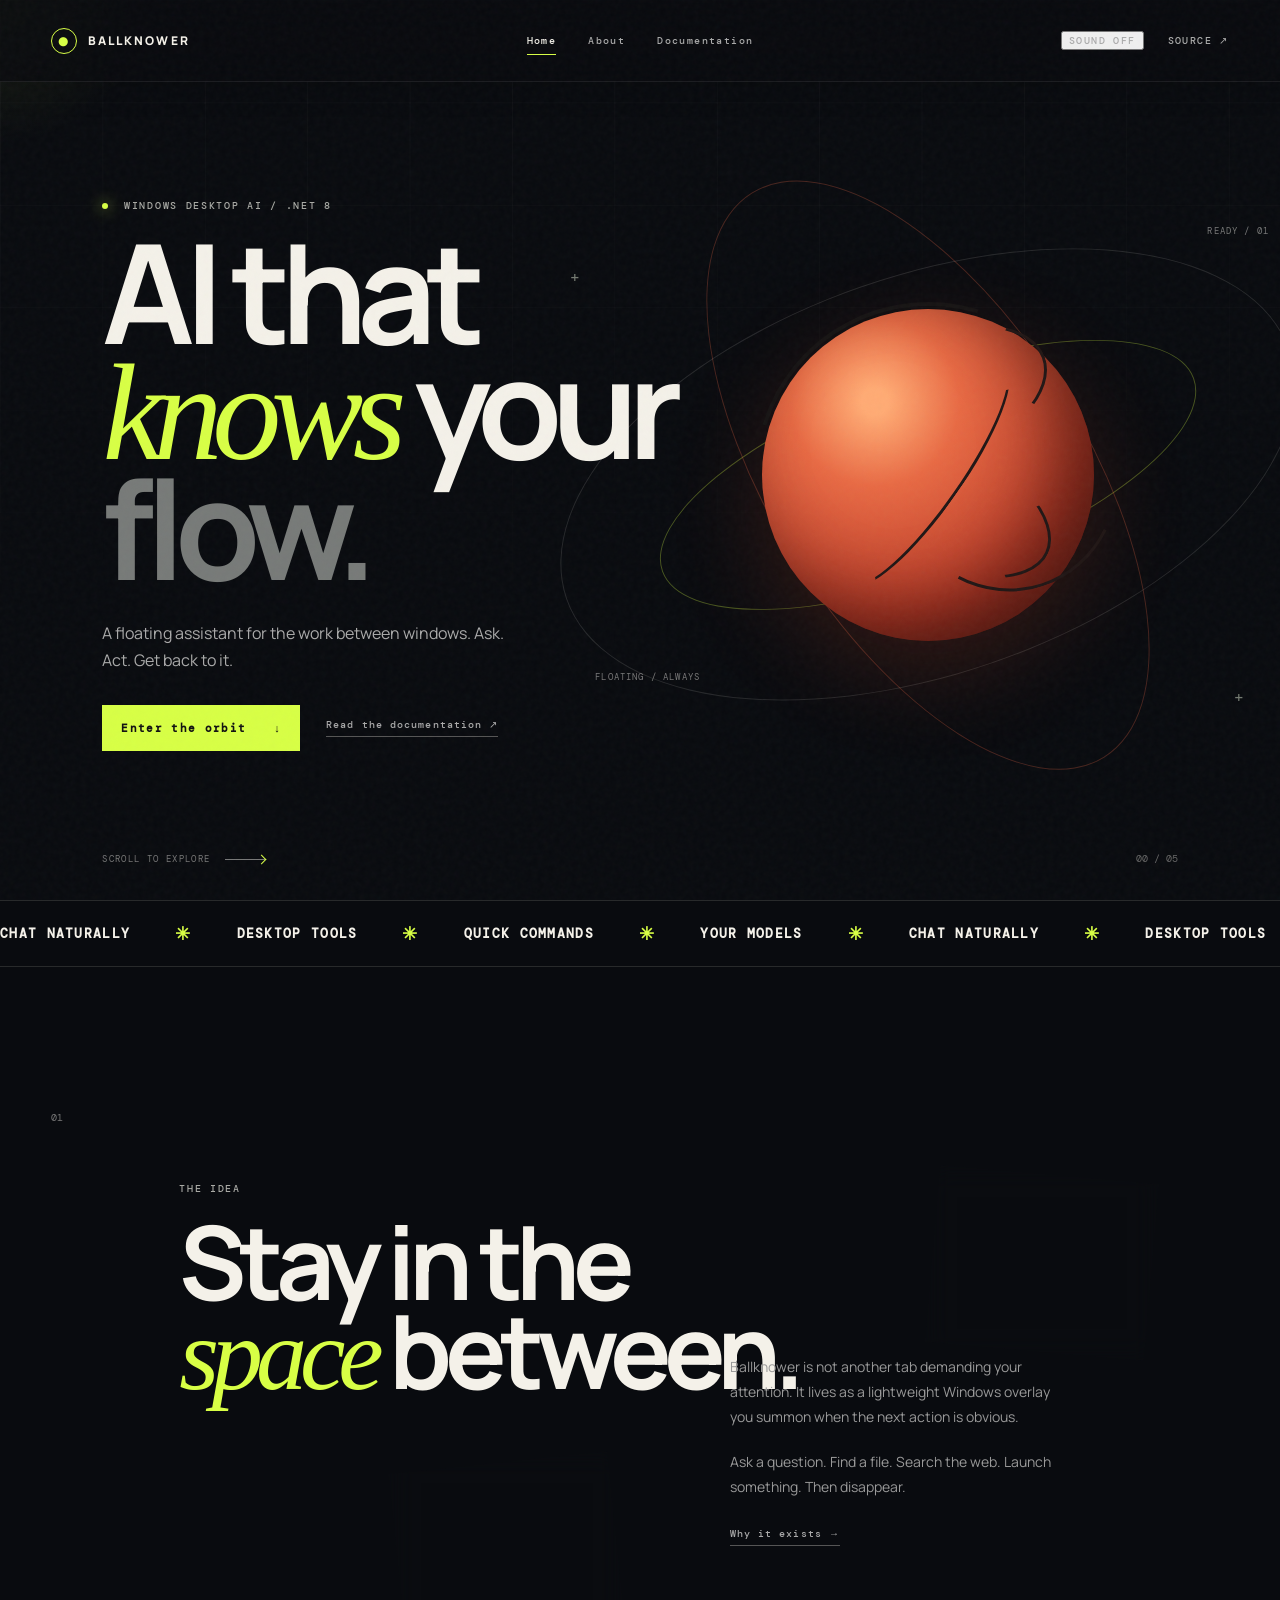
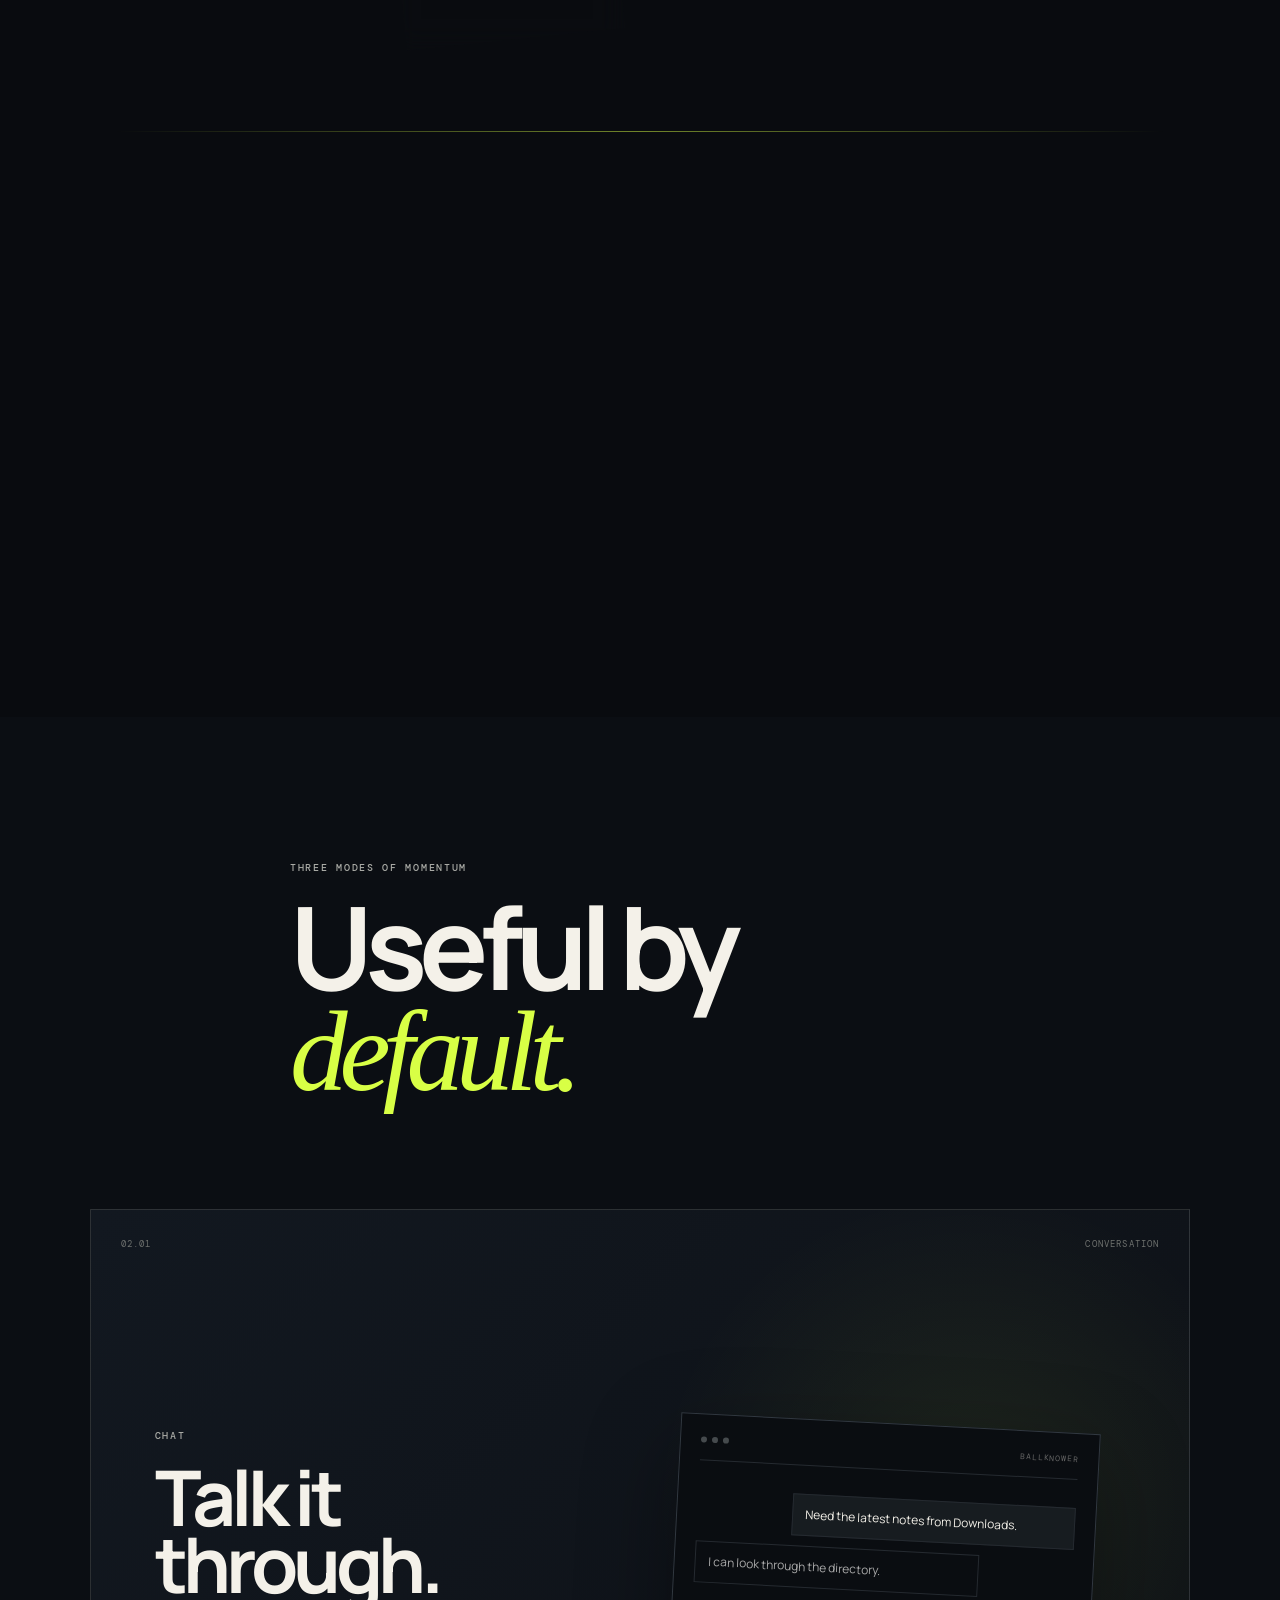
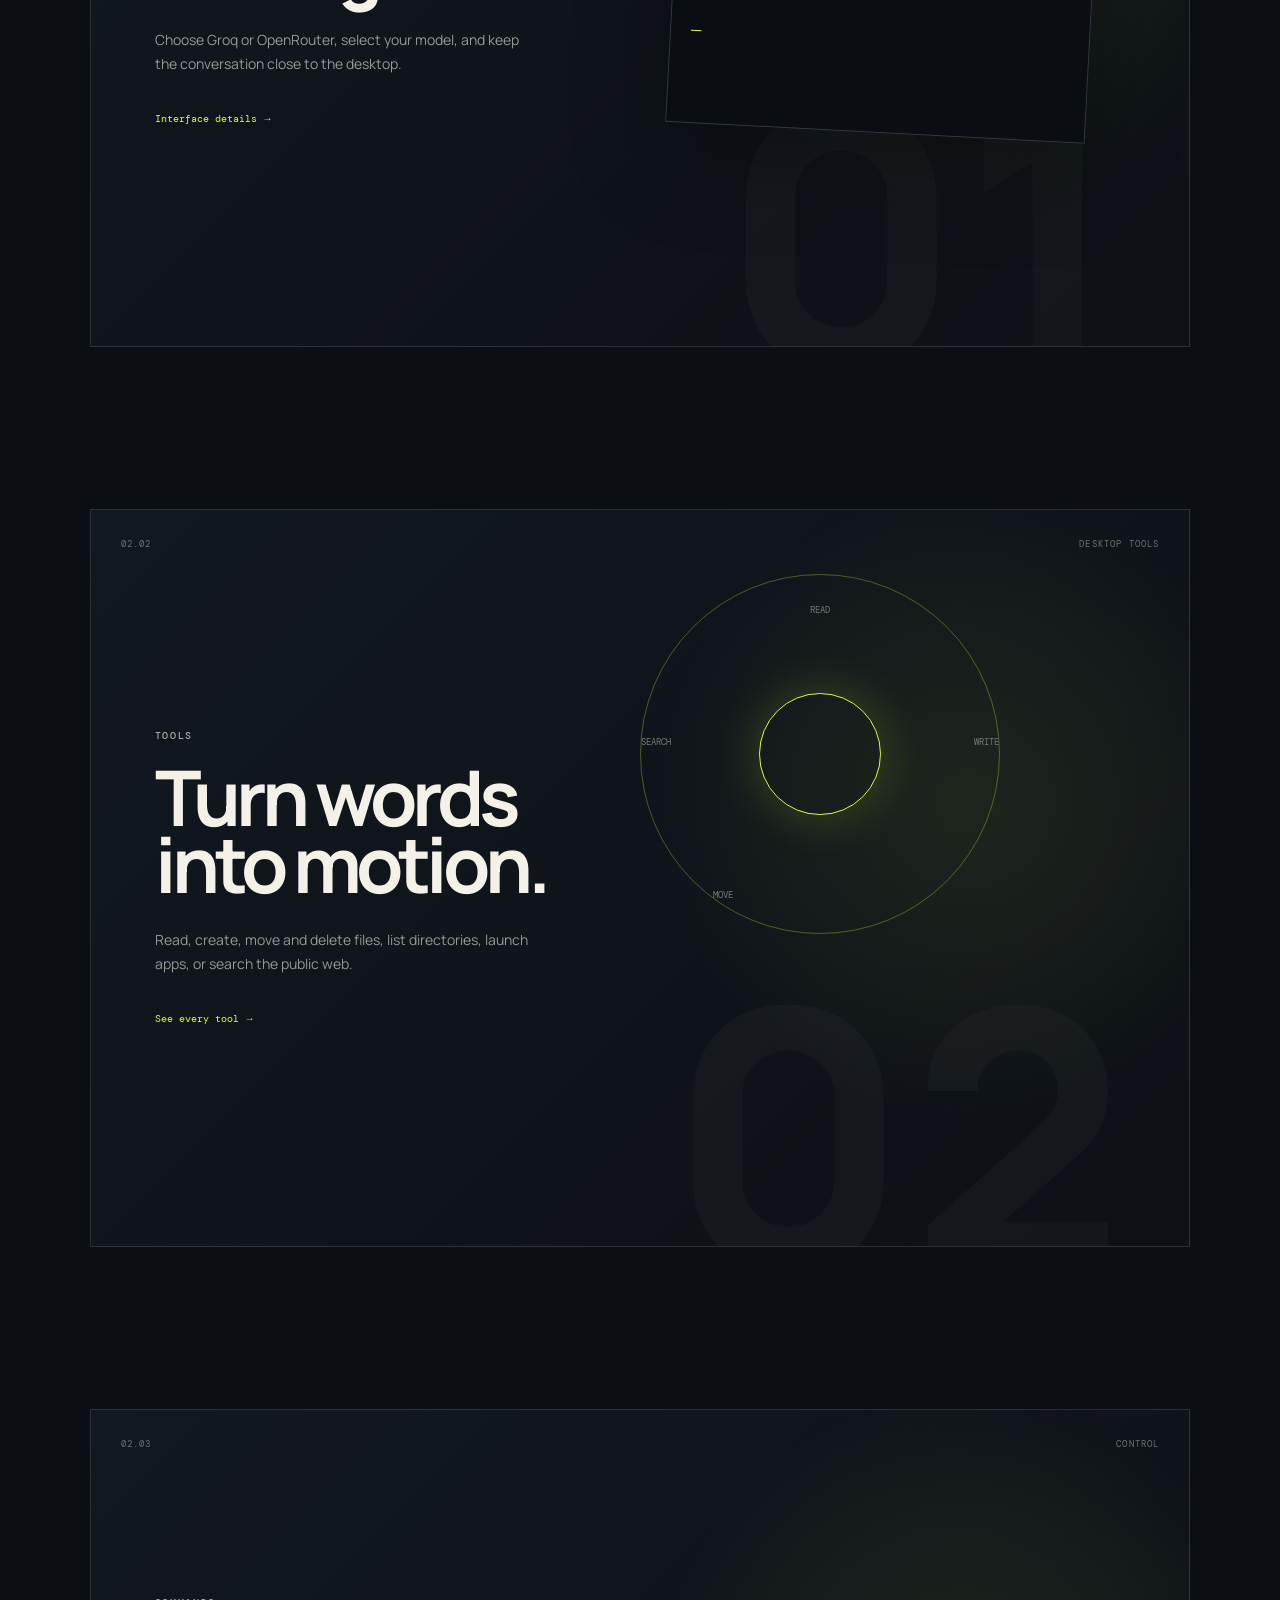
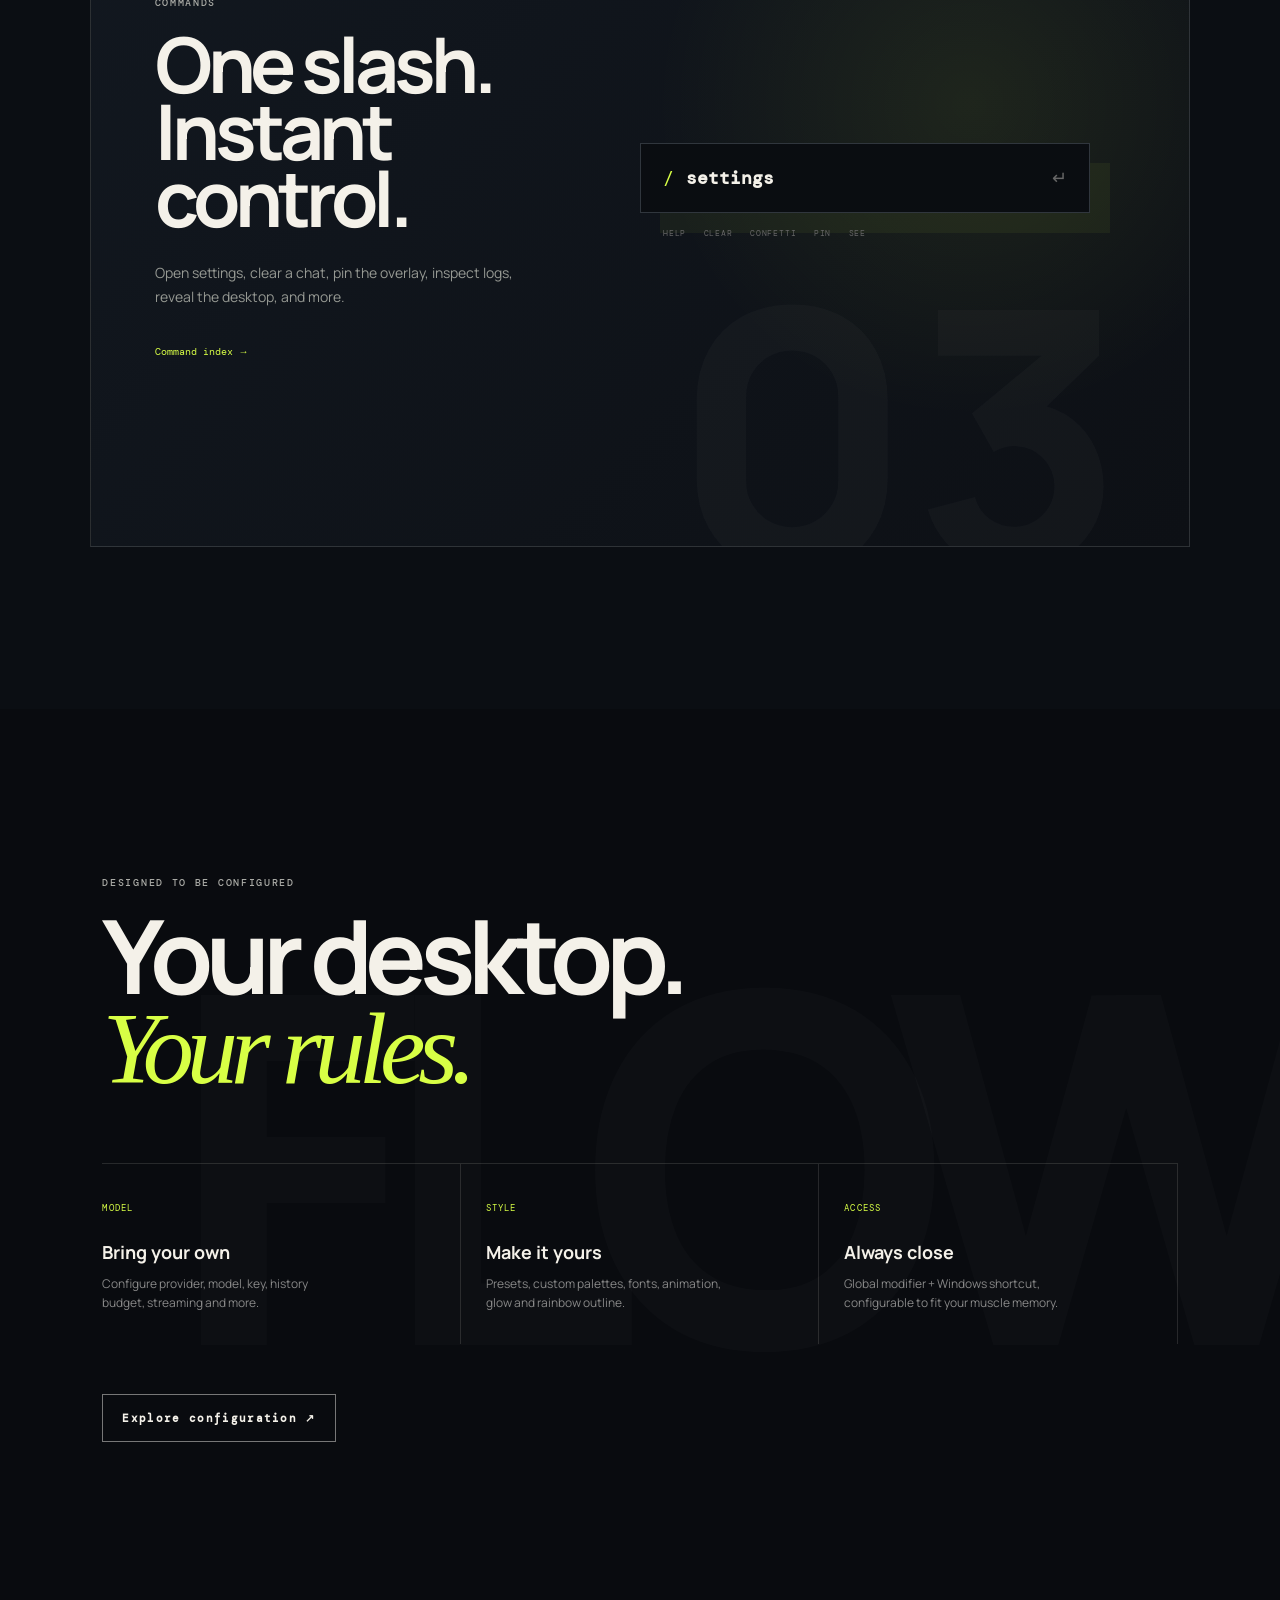
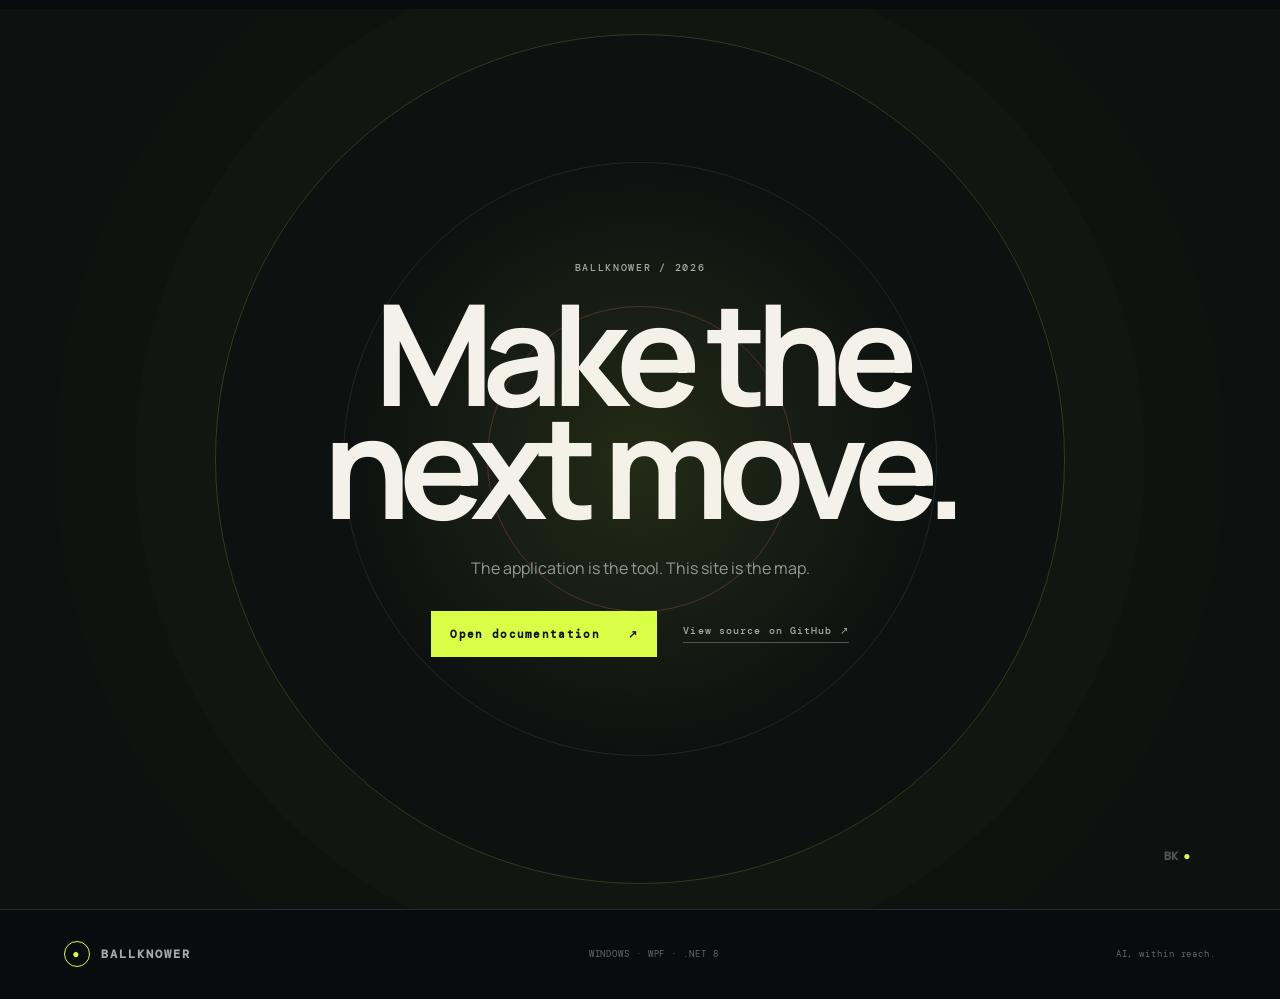
==== commit 7e58fe42: "Skip home loader after returning from other pages" ====
--- a/docs/index.html
+++ b/docs/index.html
@@ -8,7 +8,7 @@
 <link rel="preconnect" href="https://fonts.googleapis.com">
 <link rel="preconnect" href="https://fonts.gstatic.com" crossorigin>
 <link href="https://fonts.googleapis.com/css2?family=DM+Mono:wght@400;500&family=Manrope:wght@400;500;600;700;800&display=swap" rel="stylesheet">
-<link rel="stylesheet" href="styles.css"><script src="script.js" defer></script>
+<link rel="stylesheet" href="styles.css"><script>if(sessionStorage.getItem("ballknower-home-visited"))document.documentElement.classList.add("skip-loader");</script><script src="script.js" defer></script>
 </head>
 <body class="site home-page">
 <div class="noise" aria-hidden="true"></div>
--- a/docs/styles.css
+++ b/docs/styles.css
@@ -1,6 +1,6 @@
 :root{--bg:#090b0f;--panel:#10141a;--ink:#f4f1e9;--muted:#9b9b97;--line:rgba(244,241,233,.13);--acid:#d8ff45;--orange:#ff714b;--cyan:#8cf5e7;--max:1380px}
 *{box-sizing:border-box}html{scroll-behavior:smooth;background:var(--bg)}body{margin:0;background:var(--bg);color:var(--ink);font-family:Manrope,system-ui,sans-serif;overflow-x:hidden}body:before{content:"";position:fixed;inset:0;pointer-events:none;background:radial-gradient(circle at 75% 12%,rgba(216,255,69,.08),transparent 26%),radial-gradient(circle at 20% 80%,rgba(255,113,75,.06),transparent 28%);z-index:-2}.noise{position:fixed;inset:0;opacity:.045;pointer-events:none;z-index:50;background-image:url("data:image/svg+xml,%3Csvg viewBox='0 0 180 180' xmlns='http://www.w3.org/2000/svg'%3E%3Cfilter id='n'%3E%3CfeTurbulence type='fractalNoise' baseFrequency='.9' numOctaves='4' stitchTiles='stitch'/%3E%3C/filter%3E%3Crect width='100%25' height='100%25' filter='url(%23n)' opacity='.7'/%3E%3C/svg%3E")}.cursor-glow{position:fixed;width:300px;height:300px;border-radius:50%;background:radial-gradient(circle,rgba(216,255,69,.09),transparent 68%);pointer-events:none;transform:translate(-50%,-50%);z-index:0;mix-blend-mode:screen}
-.site-header{position:fixed;z-index:40;top:0;left:0;right:0;height:82px;padding:0 4vw;display:flex;align-items:center;justify-content:space-between;border-bottom:1px solid rgba(244,241,233,.08);background:rgba(9,11,15,.68);backdrop-filter:blur(18px)}.brand{display:flex;gap:11px;align-items:center;color:var(--ink);text-decoration:none;font-size:12px;font-weight:800;letter-spacing:.17em}.brand-mark{display:grid;place-items:center;width:26px;height:26px;border:1px solid var(--acid);color:var(--acid);border-radius:50%;font-size:12px}.nav{display:flex;gap:32px;margin-left:10vw}.nav-link,.github-link,.sound-toggle{font:500 10px "DM Mono",monospace;letter-spacing:.14em;text-decoration:none;color:#aaa;transition:.25s}.nav-link:hover,.nav-link.active,.github-link:hover{color:var(--ink)}.nav-link.active:after{content:"";display:block;width:100%;height:1px;background:var(--acid);margin-top:7px}.header-tools{display:flex;gap:24px;align-items:center}.sound-toggle{border:0;background:none;cursor:pointer;display:flex;gap:9px;align-items:center;color:#888}.sound-bars{display:flex;gap:2px;align-items:end;height:12px}.sound-bars i{display:block;width:2px;height:5px;background:currentColor}.sound-bars i:nth-child(2){height:11px}.sound-bars i:nth-child(3){height:7px}.sound-toggle.is-on{color:var(--acid)}.sound-toggle.is-on .sound-bars i{animation:sound 1s ease-in-out infinite alternate}.sound-toggle.is-on .sound-bars i:nth-child(2){animation-delay:-.25s}.sound-toggle.is-on .sound-bars i:nth-child(3){animation-delay:-.5s}@keyframes sound{to{height:12px}}.nav-toggle{display:none;background:none;border:0}.loader{position:fixed;inset:0;background:#090b0f;z-index:100;display:grid;place-content:center;justify-items:center;gap:22px;animation:loaderOut .9s 1.15s cubic-bezier(.77,0,.18,1) forwards}.loader-mark{font:800 52px Manrope;color:var(--acid);letter-spacing:-.08em}.loader-line{width:190px;height:1px;background:#292e35;overflow:hidden}.loader-line span{display:block;height:100%;background:var(--acid);animation:load 1s .15s cubic-bezier(.7,0,.2,1) forwards;transform-origin:left;transform:scaleX(0)}.loader p{font:10px "DM Mono";letter-spacing:.16em;color:#777}@keyframes load{to{transform:scaleX(1)}}@keyframes loaderOut{to{opacity:0;visibility:hidden;pointer-events:none}}
+.site-header{position:fixed;z-index:40;top:0;left:0;right:0;height:82px;padding:0 4vw;display:grid;grid-template-columns:1fr auto 1fr;align-items:center;border-bottom:1px solid rgba(244,241,233,.08);background:rgba(9,11,15,.78);backdrop-filter:blur(18px);box-shadow:0 8px 30px rgba(0,0,0,.12)}.brand{display:flex;gap:11px;align-items:center;justify-self:start;color:var(--ink);text-decoration:none;font-size:12px;font-weight:800;letter-spacing:.17em}.brand-mark{display:grid;place-items:center;width:26px;height:26px;border:1px solid var(--acid);color:var(--acid);border-radius:50%;font-size:12px}.nav{display:flex;align-items:center;justify-content:center;gap:32px;margin:0;justify-self:center}.nav-link,.github-link,.sound-toggle{font:500 10px "DM Mono",monospace;letter-spacing:.14em;text-decoration:none;color:#aaa;transition:.25s}.nav-link{position:relative;padding:8px 0}.nav-link:hover,.nav-link.active,.github-link:hover{color:var(--ink)}.nav-link.active:after{content:"";position:absolute;left:0;right:0;bottom:0;height:1px;background:var(--acid)}.header-tools{display:flex;justify-self:end;gap:24px;align-items:center}.github-link{white-space:nowrap}.nav-toggle{display:none;background:none;border:0}.loader{position:fixed;inset:0;background:#090b0f;z-index:100;display:grid;place-content:center;justify-items:center;gap:22px;animation:loaderOut .9s 1.15s cubic-bezier(.77,0,.18,1) forwards}.loader-mark{font:800 52px Manrope;color:var(--acid);letter-spacing:-.08em}.loader-line{width:190px;height:1px;background:#292e35;overflow:hidden}.loader-line span{display:block;height:100%;background:var(--acid);animation:load 1s .15s cubic-bezier(.7,0,.2,1) forwards;transform-origin:left;transform:scaleX(0)}.loader p{font:10px "DM Mono";letter-spacing:.16em;color:#777}@keyframes load{to{transform:scaleX(1)}}@keyframes loaderOut{to{opacity:0;visibility:hidden;pointer-events:none}}
 .scene-section{position:relative;min-height:100vh}.hero{height:100svh;min-height:720px;display:grid;align-items:center;padding:120px 8vw 70px;overflow:hidden}.hero-grid{position:absolute;inset:0;background-image:linear-gradient(var(--line) 1px,transparent 1px),linear-gradient(90deg,var(--line) 1px,transparent 1px);background-size:8vw 8vw;mask-image:linear-gradient(to bottom,black,transparent 85%);opacity:.28}.hero-copy{position:relative;z-index:3;max-width:720px}.kicker{font:500 10px "DM Mono",monospace;letter-spacing:.17em;color:#a9aaa5;margin:0 0 22px}.pulse-dot{display:inline-block;width:6px;height:6px;background:var(--acid);border-radius:50%;margin-right:8px;box-shadow:0 0 15px var(--acid)}h1,h2,h3,p{margin-top:0}.hero h1{font-size:clamp(72px,10.8vw,170px);line-height:.83;letter-spacing:-.075em;margin:0 0 35px;font-weight:700}.hero h1 em,h2 em{font-family:Georgia,serif;font-weight:400;color:var(--acid)}.hero h1 span{color:#777a78}.hero-lead{font-size:16px;line-height:1.65;color:#aaa;max-width:420px}.hero-actions{display:flex;gap:26px;align-items:center;margin-top:32px}.button{display:inline-flex;align-items:center;gap:28px;text-decoration:none;font:600 11px "DM Mono";letter-spacing:.12em;padding:16px 19px;transition:.3s}.button-solid{background:var(--acid);color:#111}.button-solid:hover{transform:translateY(-3px);box-shadow:0 12px 35px rgba(216,255,69,.14)}.button-outline{border:1px solid #777;color:var(--ink)}.button-outline:hover{border-color:var(--acid);color:var(--acid)}.text-link{font:500 10px "DM Mono";letter-spacing:.11em;color:#aaa;text-decoration:none;border-bottom:1px solid #555;padding-bottom:5px}.text-link:hover{color:var(--acid);border-color:var(--acid)}.hero-object{position:absolute;width:min(65vw,850px);height:min(65vw,850px);right:-5vw;top:50%;transform:translateY(-47%);display:grid;place-items:center}.ball{width:clamp(180px,26vw,380px);aspect-ratio:1;border-radius:50%;background:radial-gradient(circle at 34% 28%,#ffab74 0 4%,#e86a44 26%,#b73725 67%,#6c1d18 100%);box-shadow:inset -35px -30px 70px rgba(0,0,0,.45),0 30px 100px rgba(255,87,45,.16);position:relative;animation:float 6s ease-in-out infinite}.ball:before,.ball:after,.ball span,.ball i,.ball b{content:"";position:absolute;display:block;border:clamp(3px,.3vw,5px) solid #211716;border-radius:50%}.ball:before{inset:-2%;border-width:clamp(4px,.35vw,7px);border-color:#171414 transparent transparent transparent;transform:rotate(-28deg)}.ball:after{inset:10% 40%;border-color:transparent #211716 transparent transparent;transform:rotate(35deg)}.ball span{inset:15% -7% 15% 40%;border-color:transparent transparent #211716 transparent;transform:rotate(-18deg)}.ball i{inset:34% 10% 25% 0;border-color:transparent #211716 transparent transparent;transform:rotate(25deg)}.ball b{inset:-10% 30% 35% 30%;border-color:#211716 transparent transparent transparent;transform:rotate(70deg)}@keyframes float{50%{transform:translateY(-18px) rotate(3deg)}}.orbit{position:absolute;border:1px solid rgba(216,255,69,.3);border-radius:50%;transform:rotate(-20deg)}.orbit-a{width:68%;height:24%;animation:spin 15s linear infinite}.orbit-b{width:80%;height:38%;border-color:rgba(255,113,75,.25);transform:rotate(58deg);animation:spin 22s linear infinite reverse}.orbit-c{width:48%;height:92%;border-color:rgba(244,241,233,.12);transform:rotate(71deg);animation:spin 28s linear infinite}@keyframes spin{to{transform:rotate(340deg)}}.crosshair{position:absolute;color:#747a72;font:16px "DM Mono"}.crosshair-a{left:7%;top:25%}.crosshair-b{right:12%;bottom:22%}.object-label{position:absolute;font:9px "DM Mono";letter-spacing:.13em;color:#777}.label-a{right:9%;top:20%}.label-b{left:10%;bottom:25%}.scroll-cue{position:absolute;bottom:35px;left:8vw;display:flex;align-items:center;gap:15px;font:9px "DM Mono";letter-spacing:.15em;color:#777}.scroll-cue i{width:40px;height:1px;background:#777;position:relative}.scroll-cue i:after{content:"";position:absolute;width:6px;height:6px;border-right:1px solid var(--acid);border-bottom:1px solid var(--acid);right:0;top:-3px;transform:rotate(-45deg)}.hero-index{position:absolute;right:8vw;bottom:35px;font:10px "DM Mono";color:#666}
 .marquee{border-top:1px solid var(--line);border-bottom:1px solid var(--line);overflow:hidden;white-space:nowrap;padding:20px 0}.marquee-track{display:inline-flex;gap:45px;align-items:center;min-width:max-content;animation:marquee 28s linear infinite;font:700 13px "DM Mono";letter-spacing:.1em}.marquee b{color:var(--acid);font-size:18px}@keyframes marquee{to{transform:translateX(-50%)}}
 .story{min-height:150vh}.story-sticky{height:100vh;position:sticky;top:0;padding:14vh 9vw;overflow:hidden}.section-number{position:absolute;left:4vw;top:16vh;font:10px "DM Mono";color:#777}.story-title{position:absolute;left:14vw;top:20vh}.story-title h2,.feature-head h2,.manifesto h2{font-size:clamp(55px,8vw,125px);line-height:.87;letter-spacing:-.07em;margin:0}.story-copy{position:absolute;left:57vw;top:48vh;max-width:330px;color:#999;line-height:1.8;font-size:14px}.story-copy p{margin-bottom:20px}.floating-card{position:absolute;border:1px solid var(--line);background:rgba(16,20,26,.72);backdrop-filter:blur(14px);padding:24px;width:220px;box-shadow:0 20px 80px rgba(0,0,0,.2)}.floating-card span,.floating-card small{display:block;font:9px "DM Mono";letter-spacing:.12em;color:#777}.floating-card strong{display:block;font-size:15px;line-height:1.45;margin:30px 0;color:#ddd}.floating-card small{color:var(--acid)}.card-one{left:31vw;top:55vh;transform:rotate(-6deg);animation:cardFloat 7s ease-in-out infinite}.card-two{right:10vw;top:23vh;transform:rotate(5deg);animation:cardFloat 8s 1s ease-in-out infinite}@keyframes cardFloat{50%{translate:0 -16px}}.story-line{position:absolute;left:9vw;right:9vw;bottom:15vh;height:1px;background:linear-gradient(90deg,transparent,var(--acid),transparent);opacity:.5}
@@ -10,5 +10,4 @@
 .site-footer{min-height:90px;padding:0 5vw;border-top:1px solid var(--line);display:flex;align-items:center;justify-content:space-between;font:9px "DM Mono";letter-spacing:.1em;color:#666}.site-footer .brand{color:#aaa}
 .reveal{opacity:0;transform:translateY(30px);transition:opacity .9s ease,transform 1s cubic-bezier(.2,.8,.2,1)}.is-visible{opacity:1;transform:none}.page-leaving main{opacity:0;transform:translateY(-12px);transition:.2s}.page-leaving{overflow:hidden}
 .docs-layout{max-width:1250px;margin:0 auto;padding:150px 5vw 100px;display:grid;grid-template-columns:230px minmax(0,780px);gap:90px}.docs-sidebar{position:sticky;top:120px;height:max-content;display:flex;flex-direction:column;gap:12px}.sidebar-title{font:9px "DM Mono";letter-spacing:.13em;color:#666;margin-bottom:15px}.docs-sidebar a{color:#777;text-decoration:none;font-size:11px;padding-left:12px;border-left:1px solid transparent}.docs-sidebar a:hover,.docs-sidebar a.section-active{color:var(--ink);border-color:var(--acid)}.sidebar-note{margin-top:30px;border-top:1px solid var(--line);padding-top:18px;color:#777;font:9px "DM Mono";line-height:1.6}.docs-content h1{font-size:clamp(65px,9vw,120px);line-height:.85;letter-spacing:-.075em;margin:0 0 30px}.title-period{color:var(--acid)}.docs-lead{font-size:19px;line-height:1.65;color:#999;max-width:700px;margin-bottom:90px}.doc-section{border-top:1px solid var(--line);padding:65px 0;scroll-margin-top:100px}.doc-section h2{font-size:36px;letter-spacing:-.04em;margin-bottom:22px}.doc-section h3{font-size:17px;margin-top:38px}.doc-section p,.doc-section li{font-size:14px;line-height:1.85;color:#999}.doc-section strong{color:#ddd}.doc-section ul,.doc-section ol{padding-left:22px}.doc-section code{font:12px "DM Mono";background:#151a20;color:var(--acid);padding:3px 6px}.callout{border-left:2px solid var(--acid);background:#10151a;padding:22px 25px;margin-bottom:20px}.callout p{margin:8px 0 0;color:#888;font-size:12px}.tag-row{display:flex;gap:8px;flex-wrap:wrap}.tag{border:1px solid #30363b;padding:7px 9px;font:9px "DM Mono";color:#888}.table-wrap{overflow-x:auto}.docs-content table{border-collapse:collapse;width:100%;margin:30px 0}.docs-content th,.docs-content td{border-bottom:1px solid var(--line);padding:15px;text-align:left;font-size:12px;line-height:1.6}.docs-content th{font:9px "DM Mono";letter-spacing:.1em;color:#666}.tool-card{border:1px solid var(--line);padding:25px;margin:15px 0;background:#0d1116}.tool-card h3{margin:0 0 8px}.tool-card p{margin:0}.tool-card dl{display:grid;grid-template-columns:110px 1fr;border-top:1px solid var(--line);padding-top:15px;margin-top:18px}.tool-card dt{font:9px "DM Mono";color:#666}.tool-card dd{margin:0;color:#999;font-size:12px}.docs-end{text-align:center;padding:80px 0}.docs-end span{font-size:30px;color:var(--acid)}.docs-end p{color:#777}.docs-end a{color:var(--acid);font:10px "DM Mono";text-decoration:none}
-@media(max-width:800px){.site-header{height:68px;padding:0 20px}.nav-toggle{display:flex;flex-direction:column;gap:4px;order:2}.nav-toggle span{width:20px;height:1px;background:#aaa}.header-tools{order:3}.sound-label,.github-link{display:none}.nav{position:fixed;inset:68px 0 auto;background:rgba(9,11,15,.97);padding:30px 25px;display:none;flex-direction:column;margin:0;border-bottom:1px solid var(--line)}.nav.is-open{display:flex}.nav-link{font-size:12px}.hero{padding:110px 24px 55px;min-height:800px}.hero h1{font-size:clamp(65px,19vw,120px)}.hero-object{width:95vw;height:95vw;right:-25vw;top:61%;opacity:.8}.hero-copy{align-self:start}.hero-lead{font-size:14px;max-width:310px}.scroll-cue{left:24px}.story{min-height:1250px}.story-sticky{padding:110px 24px;height:100vh}.section-number{left:auto;right:24px;top:110px}.story-title{left:24px;top:170px}.story-title h2{font-size:18vw}.story-copy{left:24px;top:55vh;max-width:310px}.floating-card{display:none}.feature-section{padding:100px 18px}.feature-head h2{font-size:19vw}.feature-stack{gap:50px}.feature-panel{min-height:760px;grid-template-columns:1fr;padding:60px 25px}.panel-copy{align-self:start}.panel-copy h3{font-size:15vw}.panel-visual{margin-top:35px}.tool-orbit{width:62vw}.manifesto{padding:100px 24px}.manifesto h2{font-size:18vw;margin-bottom:50px}.manifesto-grid{grid-template-columns:1fr}.manifesto-grid>div,.manifesto-grid>div+div{border-right:0;border-bottom:1px solid var(--line);padding:25px 0}.finale h2{font-size:19vw}.site-footer{padding:25px;gap:20px;flex-wrap:wrap}.docs-layout{grid-template-columns:1fr;padding:120px 24px 70px}.docs-sidebar{position:relative;top:auto;display:none}.docs-content h1{font-size:20vw}.docs-lead{font-size:16px;margin-bottom:45px}.doc-section{padding:45px 0}.doc-section h2{font-size:30px}.tool-card dl{grid-template-columns:90px 1fr}}
-@media(prefers-reduced-motion:reduce){html{scroll-behavior:auto}.loader{animation:none;opacity:0;visibility:hidden}.ball,.orbit,.floating-card,.chat-window,.finale-ring,.marquee-track,.sound-bars i{animation:none}.reveal{opacity:1;transform:none;transition:none}}
+@media(max-width:800px){.site-header{height:68px;padding:0 20px;display:flex;justify-content:space-between}.brand{flex:0 0 auto}.nav-toggle{display:flex;flex-direction:column;justify-content:center;gap:4px;order:2;margin-left:auto;padding:8px}.nav-toggle span{width:20px;height:1px;background:#aaa;transition:.25s}.header-tools{order:3;margin-left:8px}.sound-label,.github-link{display:none}.nav{position:fixed;top:68px;left:0;right:0;background:rgba(9,11,15,.97);padding:22px 25px 28px;display:none;flex-direction:column;align-items:stretch;gap:0;margin:0;border-bottom:1px solid var(--line);box-shadow:0 18px 40px rgba(0,0,0,.28)}.nav.is-open{display:flex}.nav-link{font-size:12px;padding:15px 0;border-bottom:1px solid rgba(244,241,233,.08)}.nav-link.active:after{left:0;right:auto;width:24px;bottom:0}.hero{padding:110px 24px 55px;min-height:800px}@media(prefers-reduced-motion:reduce){html{scroll-behavior:auto}.loader{animation:none;opacity:0;visibility:hidden}.ball,.orbit,.floating-card,.chat-window,.finale-ring,.marquee-track,.sound-bars i{animation:none}.reveal{opacity:1;transform:none;transition:none}}
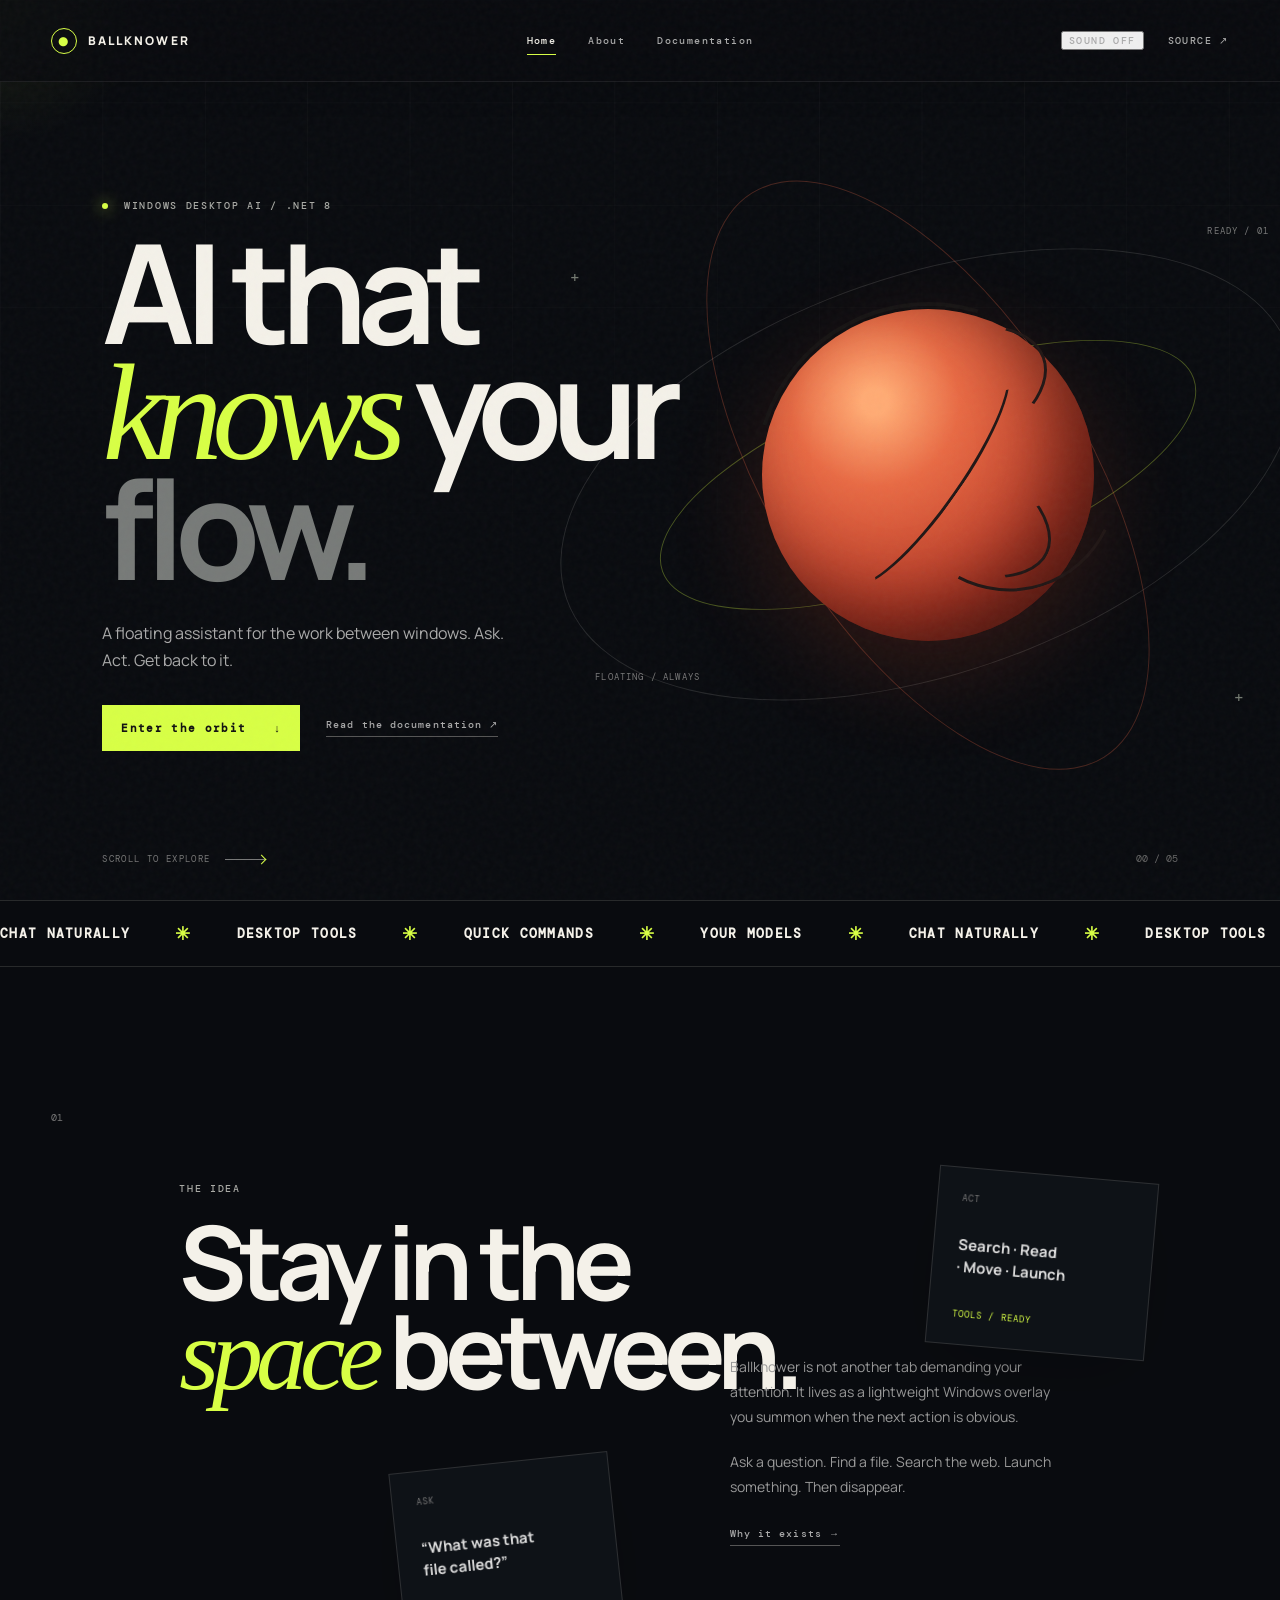
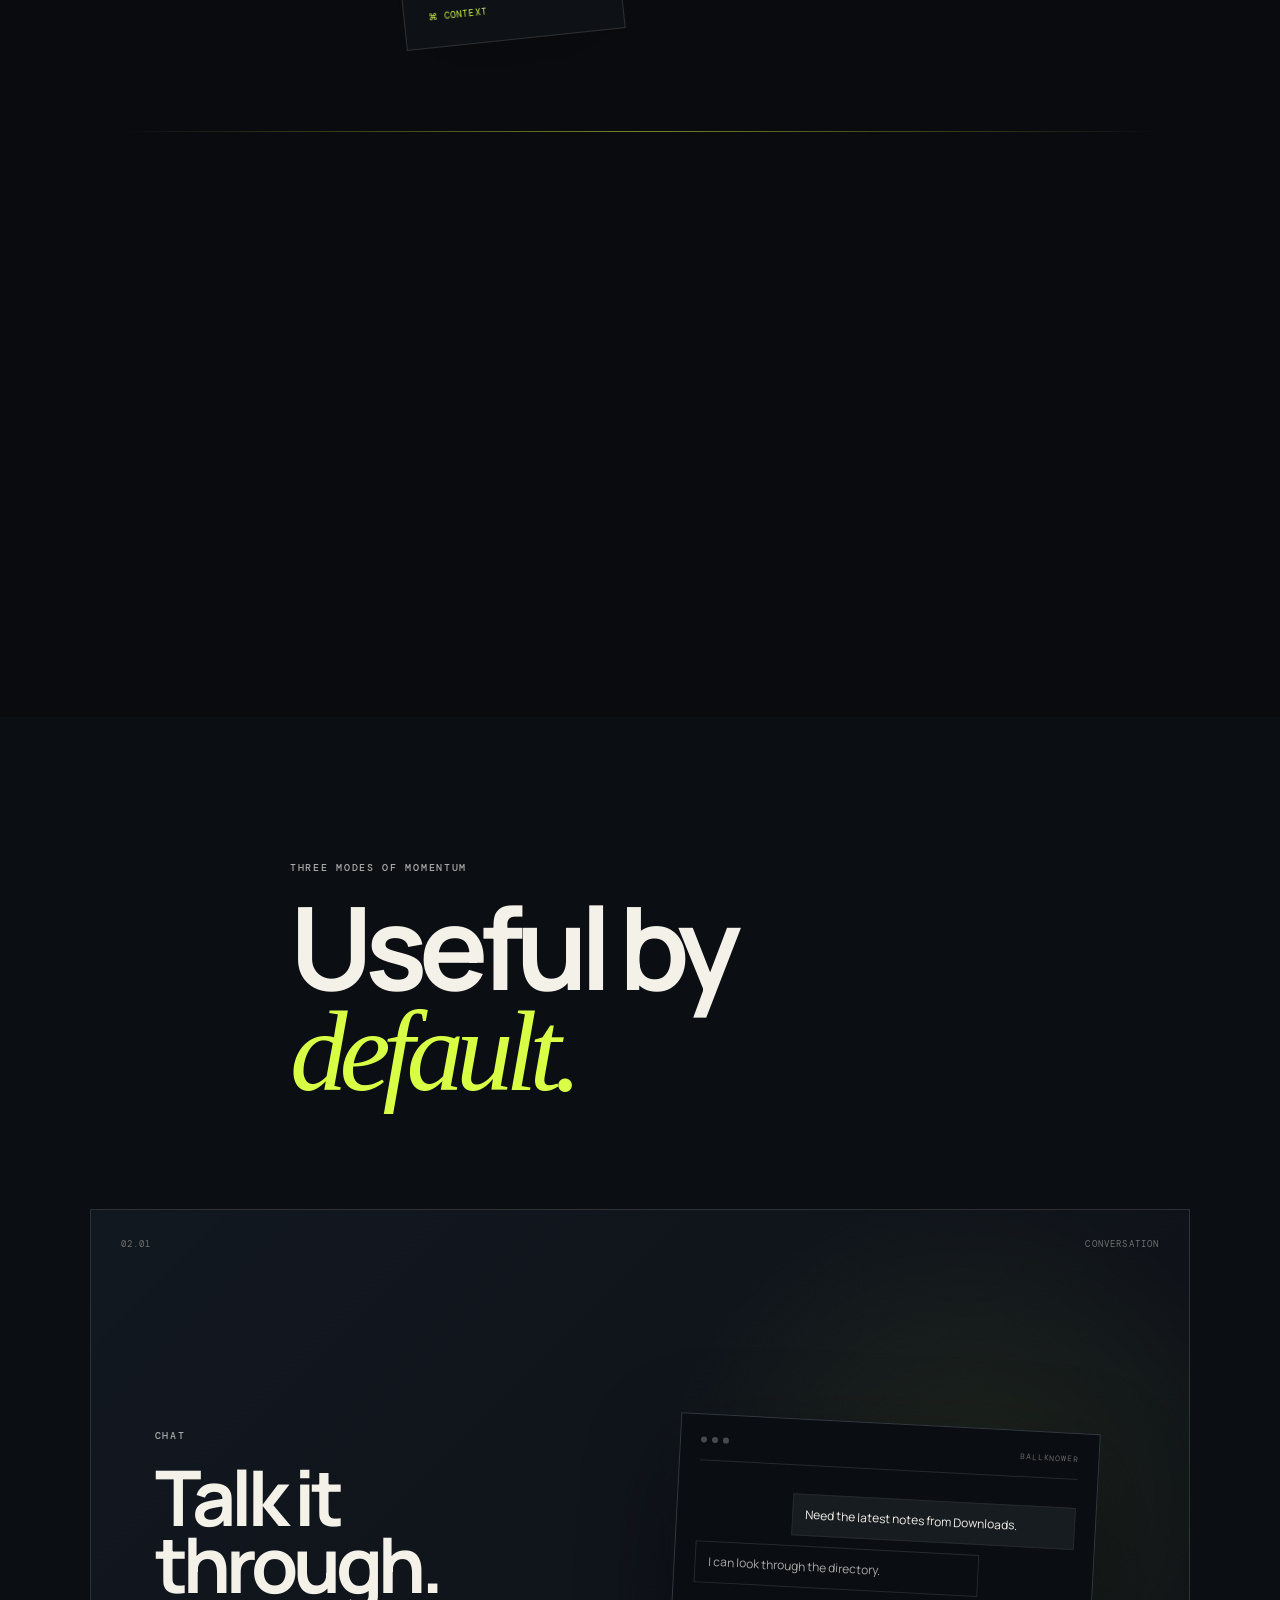
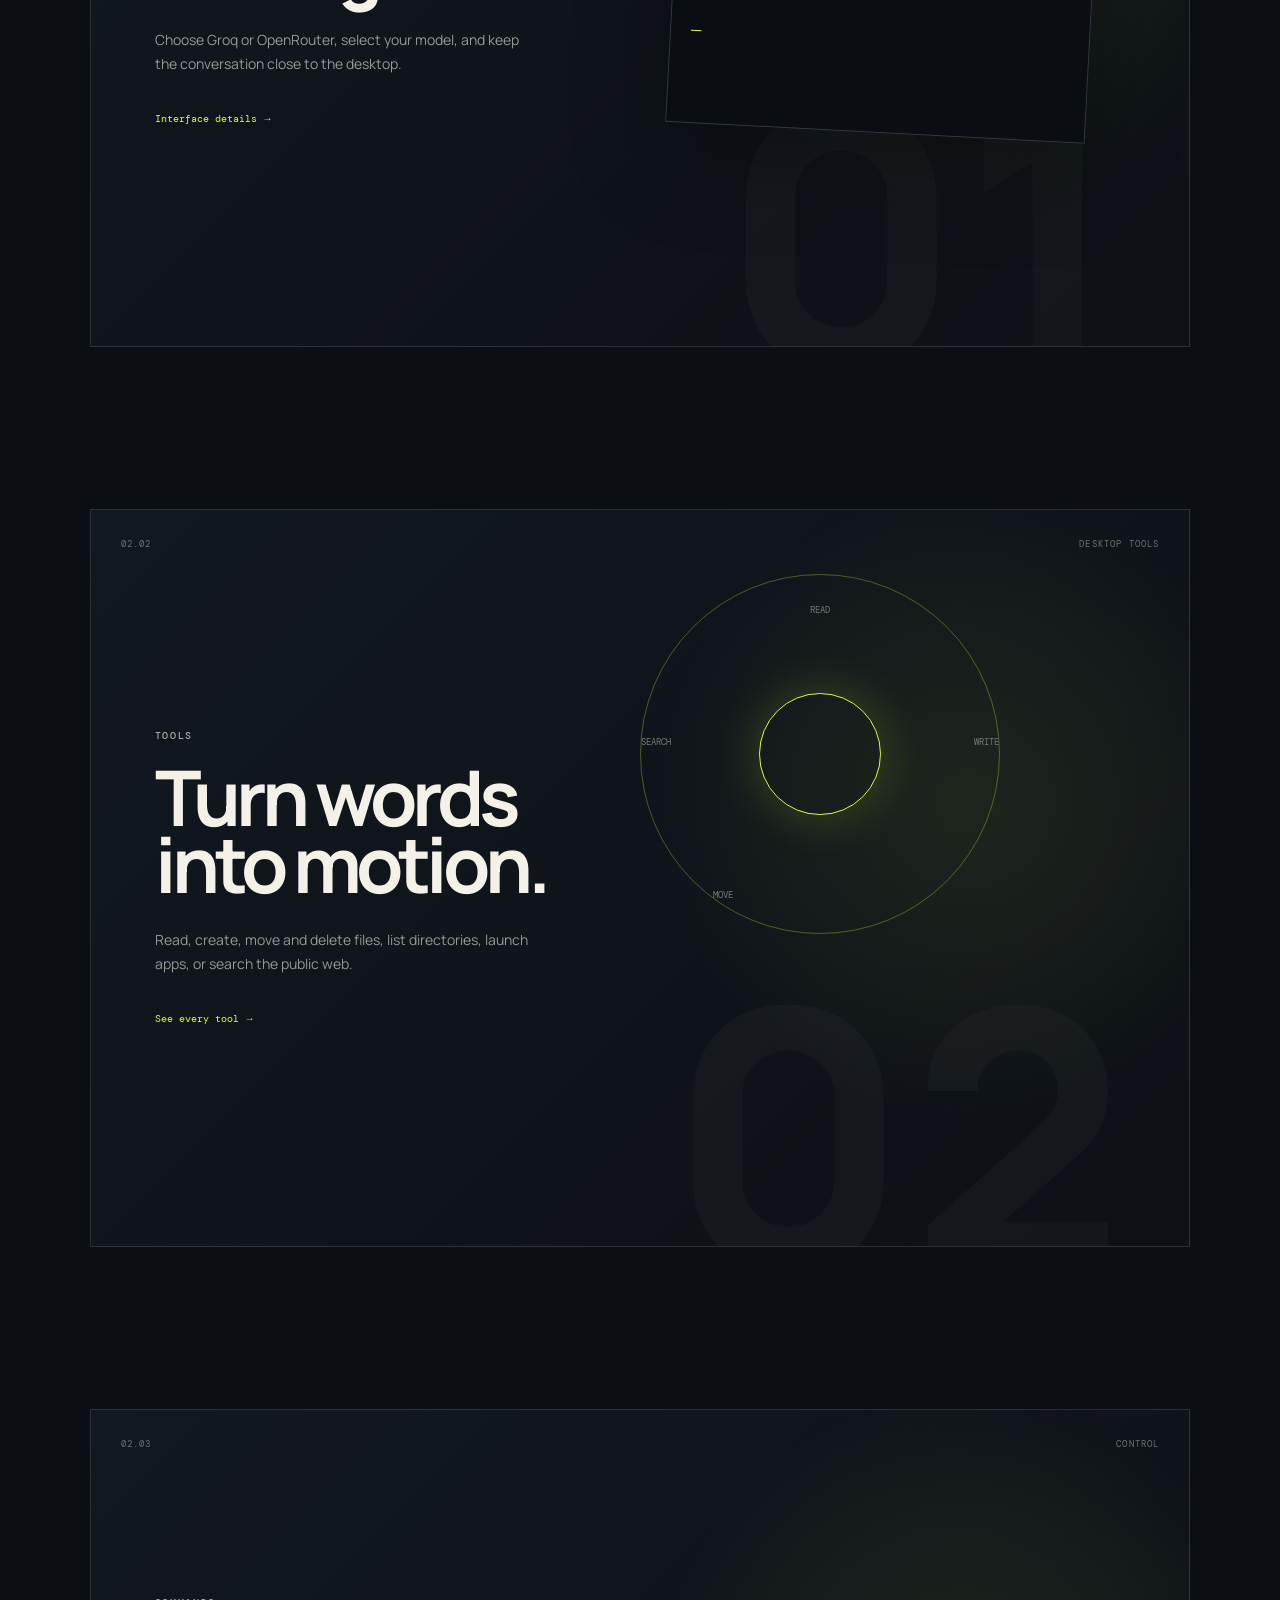
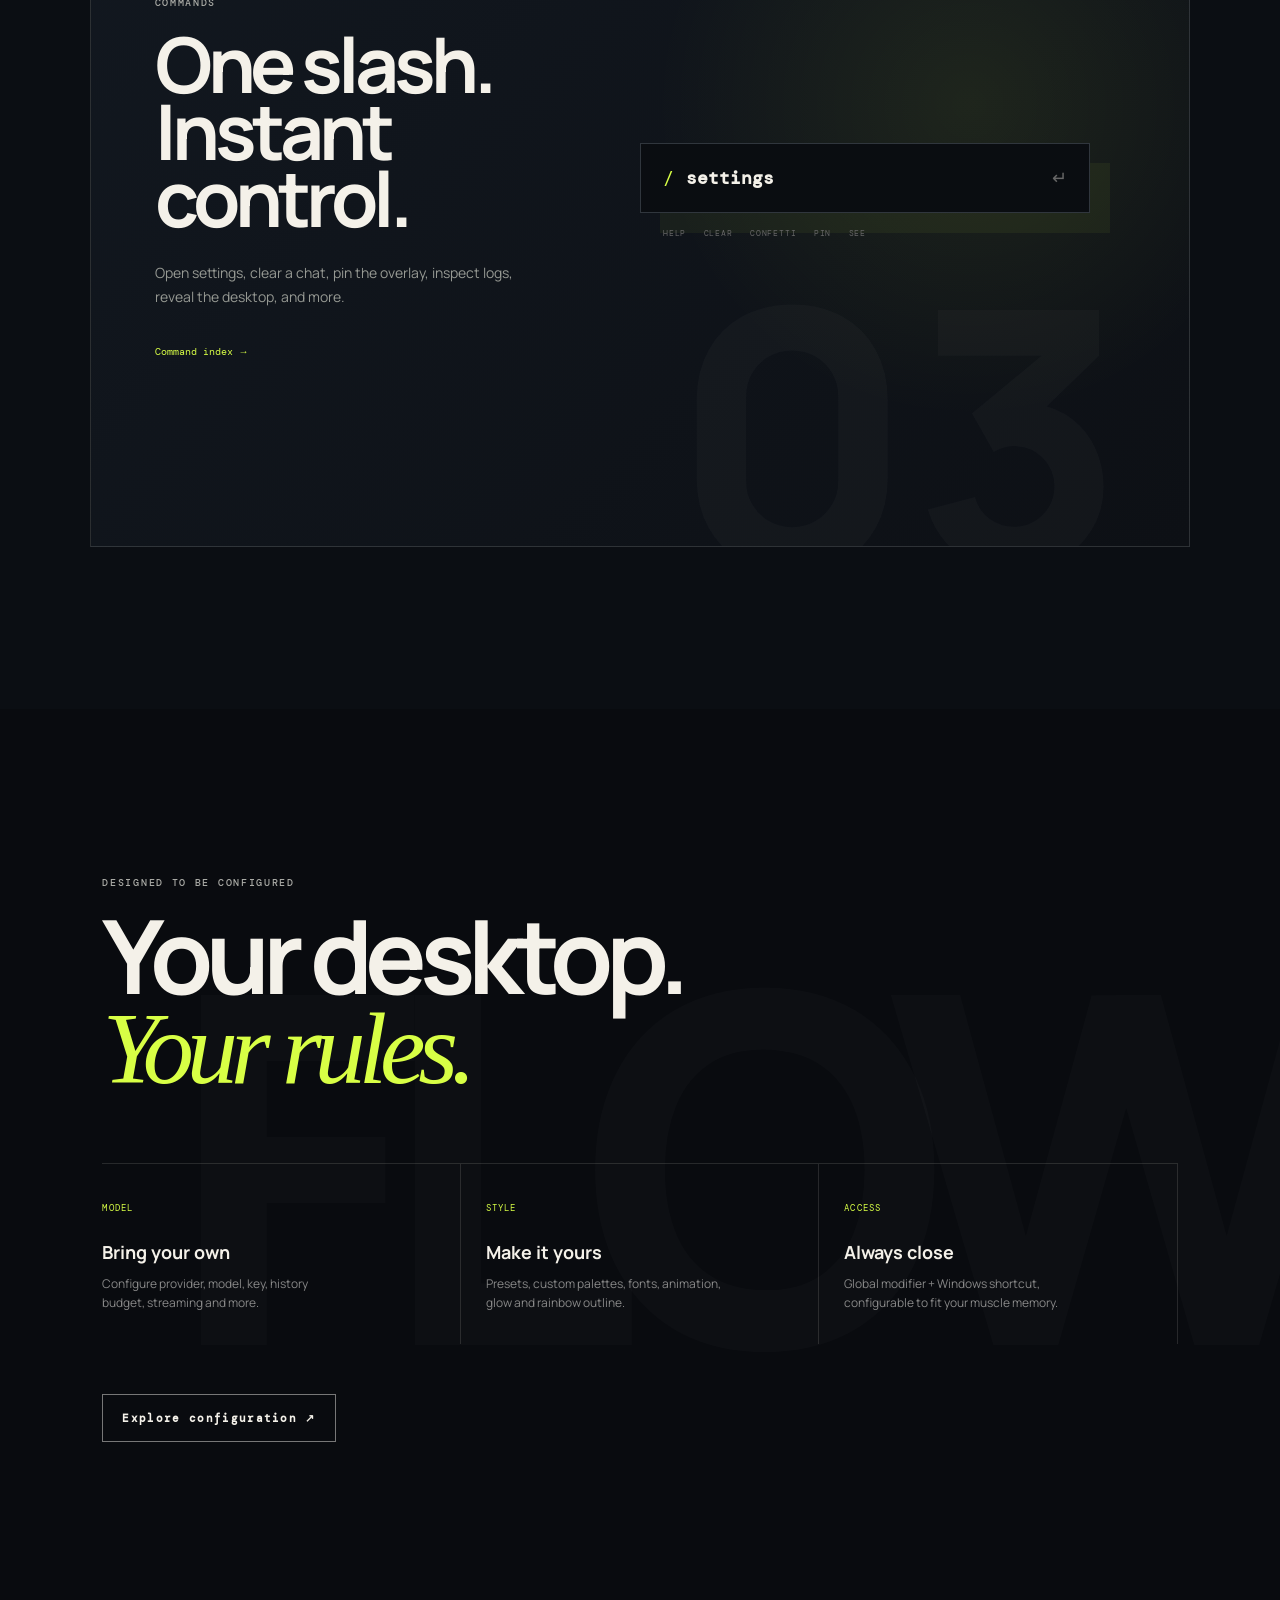
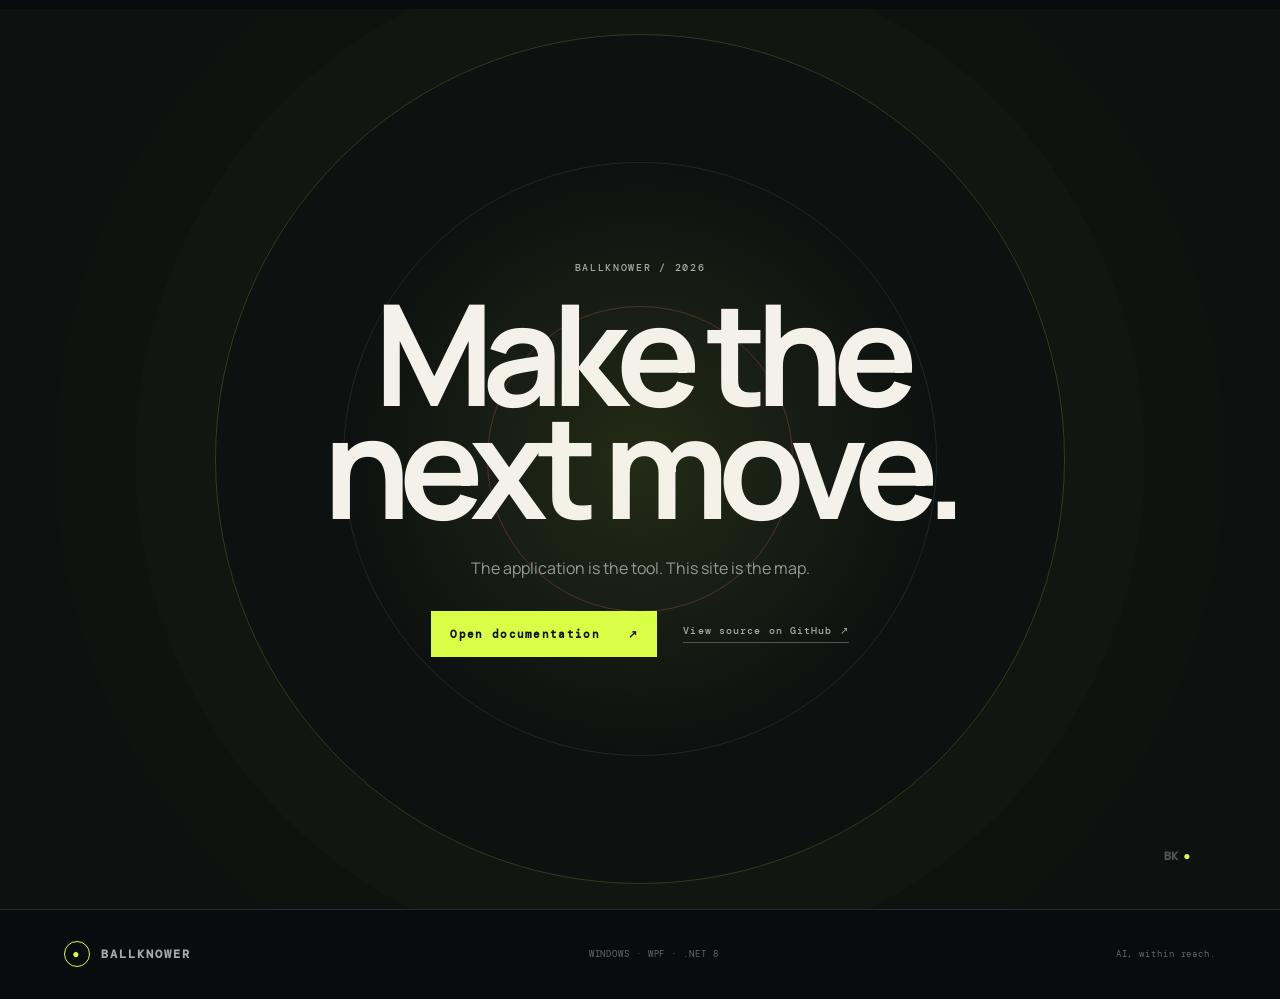
==== commit d410e73c: "Make home loader skip repeat visits" ====
--- a/docs/index.html
+++ b/docs/index.html
@@ -8,7 +8,7 @@
 <link rel="preconnect" href="https://fonts.googleapis.com">
 <link rel="preconnect" href="https://fonts.gstatic.com" crossorigin>
 <link href="https://fonts.googleapis.com/css2?family=DM+Mono:wght@400;500&family=Manrope:wght@400;500;600;700;800&display=swap" rel="stylesheet">
-<link rel="stylesheet" href="styles.css"><script>if(sessionStorage.getItem("ballknower-home-visited"))document.documentElement.classList.add("skip-loader");</script><script src="script.js" defer></script>
+<link rel="stylesheet" href="styles.css"><script>if(localStorage.getItem("ballknower-home-visited"))document.documentElement.classList.add("skip-loader");</script><script src="script.js" defer></script>
 </head>
 <body class="site home-page">
 <div class="noise" aria-hidden="true"></div>
--- a/docs/styles.css
+++ b/docs/styles.css
@@ -1,6 +1,6 @@
 :root{--bg:#090b0f;--panel:#10141a;--ink:#f4f1e9;--muted:#9b9b97;--line:rgba(244,241,233,.13);--acid:#d8ff45;--orange:#ff714b;--cyan:#8cf5e7;--max:1380px}
 *{box-sizing:border-box}html{scroll-behavior:smooth;background:var(--bg)}body{margin:0;background:var(--bg);color:var(--ink);font-family:Manrope,system-ui,sans-serif;overflow-x:hidden}body:before{content:"";position:fixed;inset:0;pointer-events:none;background:radial-gradient(circle at 75% 12%,rgba(216,255,69,.08),transparent 26%),radial-gradient(circle at 20% 80%,rgba(255,113,75,.06),transparent 28%);z-index:-2}.noise{position:fixed;inset:0;opacity:.045;pointer-events:none;z-index:50;background-image:url("data:image/svg+xml,%3Csvg viewBox='0 0 180 180' xmlns='http://www.w3.org/2000/svg'%3E%3Cfilter id='n'%3E%3CfeTurbulence type='fractalNoise' baseFrequency='.9' numOctaves='4' stitchTiles='stitch'/%3E%3C/filter%3E%3Crect width='100%25' height='100%25' filter='url(%23n)' opacity='.7'/%3E%3C/svg%3E")}.cursor-glow{position:fixed;width:300px;height:300px;border-radius:50%;background:radial-gradient(circle,rgba(216,255,69,.09),transparent 68%);pointer-events:none;transform:translate(-50%,-50%);z-index:0;mix-blend-mode:screen}
-.site-header{position:fixed;z-index:40;top:0;left:0;right:0;height:82px;padding:0 4vw;display:grid;grid-template-columns:1fr auto 1fr;align-items:center;border-bottom:1px solid rgba(244,241,233,.08);background:rgba(9,11,15,.78);backdrop-filter:blur(18px);box-shadow:0 8px 30px rgba(0,0,0,.12)}.brand{display:flex;gap:11px;align-items:center;justify-self:start;color:var(--ink);text-decoration:none;font-size:12px;font-weight:800;letter-spacing:.17em}.brand-mark{display:grid;place-items:center;width:26px;height:26px;border:1px solid var(--acid);color:var(--acid);border-radius:50%;font-size:12px}.nav{display:flex;align-items:center;justify-content:center;gap:32px;margin:0;justify-self:center}.nav-link,.github-link,.sound-toggle{font:500 10px "DM Mono",monospace;letter-spacing:.14em;text-decoration:none;color:#aaa;transition:.25s}.nav-link{position:relative;padding:8px 0}.nav-link:hover,.nav-link.active,.github-link:hover{color:var(--ink)}.nav-link.active:after{content:"";position:absolute;left:0;right:0;bottom:0;height:1px;background:var(--acid)}.header-tools{display:flex;justify-self:end;gap:24px;align-items:center}.github-link{white-space:nowrap}.nav-toggle{display:none;background:none;border:0}.loader{position:fixed;inset:0;background:#090b0f;z-index:100;display:grid;place-content:center;justify-items:center;gap:22px;animation:loaderOut .9s 1.15s cubic-bezier(.77,0,.18,1) forwards}.loader-mark{font:800 52px Manrope;color:var(--acid);letter-spacing:-.08em}.loader-line{width:190px;height:1px;background:#292e35;overflow:hidden}.loader-line span{display:block;height:100%;background:var(--acid);animation:load 1s .15s cubic-bezier(.7,0,.2,1) forwards;transform-origin:left;transform:scaleX(0)}.loader p{font:10px "DM Mono";letter-spacing:.16em;color:#777}@keyframes load{to{transform:scaleX(1)}}@keyframes loaderOut{to{opacity:0;visibility:hidden;pointer-events:none}}
+.site-header{position:fixed;z-index:40;top:0;left:0;right:0;height:82px;padding:0 4vw;display:grid;grid-template-columns:1fr auto 1fr;align-items:center;border-bottom:1px solid rgba(244,241,233,.08);background:rgba(9,11,15,.78);backdrop-filter:blur(18px);box-shadow:0 8px 30px rgba(0,0,0,.12)}.brand{display:flex;gap:11px;align-items:center;justify-self:start;color:var(--ink);text-decoration:none;font-size:12px;font-weight:800;letter-spacing:.17em}.brand-mark{display:grid;place-items:center;width:26px;height:26px;border:1px solid var(--acid);color:var(--acid);border-radius:50%;font-size:12px}.nav{display:flex;align-items:center;justify-content:center;gap:32px;margin:0;justify-self:center}.nav-link,.github-link,.sound-toggle{font:500 10px "DM Mono",monospace;letter-spacing:.14em;text-decoration:none;color:#aaa;transition:.25s}.nav-link{position:relative;padding:8px 0}.nav-link:hover,.nav-link.active,.github-link:hover{color:var(--ink)}.nav-link.active:after{content:"";position:absolute;left:0;right:0;bottom:0;height:1px;background:var(--acid)}.header-tools{display:flex;justify-self:end;gap:24px;align-items:center}.github-link{white-space:nowrap}.nav-toggle{display:none;background:none;border:0}.skip-loader .loader{display:none!important}.loader{position:fixed;inset:0;background:#090b0f;z-index:100;display:grid;place-content:center;justify-items:center;gap:22px;animation:loaderOut .9s 1.15s cubic-bezier(.77,0,.18,1) forwards}.loader-mark{font:800 52px Manrope;color:var(--acid);letter-spacing:-.08em}.loader-line{width:190px;height:1px;background:#292e35;overflow:hidden}.loader-line span{display:block;height:100%;background:var(--acid);animation:load 1s .15s cubic-bezier(.7,0,.2,1) forwards;transform-origin:left;transform:scaleX(0)}.loader p{font:10px "DM Mono";letter-spacing:.16em;color:#777}@keyframes load{to{transform:scaleX(1)}}@keyframes loaderOut{to{opacity:0;visibility:hidden;pointer-events:none}}
 .scene-section{position:relative;min-height:100vh}.hero{height:100svh;min-height:720px;display:grid;align-items:center;padding:120px 8vw 70px;overflow:hidden}.hero-grid{position:absolute;inset:0;background-image:linear-gradient(var(--line) 1px,transparent 1px),linear-gradient(90deg,var(--line) 1px,transparent 1px);background-size:8vw 8vw;mask-image:linear-gradient(to bottom,black,transparent 85%);opacity:.28}.hero-copy{position:relative;z-index:3;max-width:720px}.kicker{font:500 10px "DM Mono",monospace;letter-spacing:.17em;color:#a9aaa5;margin:0 0 22px}.pulse-dot{display:inline-block;width:6px;height:6px;background:var(--acid);border-radius:50%;margin-right:8px;box-shadow:0 0 15px var(--acid)}h1,h2,h3,p{margin-top:0}.hero h1{font-size:clamp(72px,10.8vw,170px);line-height:.83;letter-spacing:-.075em;margin:0 0 35px;font-weight:700}.hero h1 em,h2 em{font-family:Georgia,serif;font-weight:400;color:var(--acid)}.hero h1 span{color:#777a78}.hero-lead{font-size:16px;line-height:1.65;color:#aaa;max-width:420px}.hero-actions{display:flex;gap:26px;align-items:center;margin-top:32px}.button{display:inline-flex;align-items:center;gap:28px;text-decoration:none;font:600 11px "DM Mono";letter-spacing:.12em;padding:16px 19px;transition:.3s}.button-solid{background:var(--acid);color:#111}.button-solid:hover{transform:translateY(-3px);box-shadow:0 12px 35px rgba(216,255,69,.14)}.button-outline{border:1px solid #777;color:var(--ink)}.button-outline:hover{border-color:var(--acid);color:var(--acid)}.text-link{font:500 10px "DM Mono";letter-spacing:.11em;color:#aaa;text-decoration:none;border-bottom:1px solid #555;padding-bottom:5px}.text-link:hover{color:var(--acid);border-color:var(--acid)}.hero-object{position:absolute;width:min(65vw,850px);height:min(65vw,850px);right:-5vw;top:50%;transform:translateY(-47%);display:grid;place-items:center}.ball{width:clamp(180px,26vw,380px);aspect-ratio:1;border-radius:50%;background:radial-gradient(circle at 34% 28%,#ffab74 0 4%,#e86a44 26%,#b73725 67%,#6c1d18 100%);box-shadow:inset -35px -30px 70px rgba(0,0,0,.45),0 30px 100px rgba(255,87,45,.16);position:relative;animation:float 6s ease-in-out infinite}.ball:before,.ball:after,.ball span,.ball i,.ball b{content:"";position:absolute;display:block;border:clamp(3px,.3vw,5px) solid #211716;border-radius:50%}.ball:before{inset:-2%;border-width:clamp(4px,.35vw,7px);border-color:#171414 transparent transparent transparent;transform:rotate(-28deg)}.ball:after{inset:10% 40%;border-color:transparent #211716 transparent transparent;transform:rotate(35deg)}.ball span{inset:15% -7% 15% 40%;border-color:transparent transparent #211716 transparent;transform:rotate(-18deg)}.ball i{inset:34% 10% 25% 0;border-color:transparent #211716 transparent transparent;transform:rotate(25deg)}.ball b{inset:-10% 30% 35% 30%;border-color:#211716 transparent transparent transparent;transform:rotate(70deg)}@keyframes float{50%{transform:translateY(-18px) rotate(3deg)}}.orbit{position:absolute;border:1px solid rgba(216,255,69,.3);border-radius:50%;transform:rotate(-20deg)}.orbit-a{width:68%;height:24%;animation:spin 15s linear infinite}.orbit-b{width:80%;height:38%;border-color:rgba(255,113,75,.25);transform:rotate(58deg);animation:spin 22s linear infinite reverse}.orbit-c{width:48%;height:92%;border-color:rgba(244,241,233,.12);transform:rotate(71deg);animation:spin 28s linear infinite}@keyframes spin{to{transform:rotate(340deg)}}.crosshair{position:absolute;color:#747a72;font:16px "DM Mono"}.crosshair-a{left:7%;top:25%}.crosshair-b{right:12%;bottom:22%}.object-label{position:absolute;font:9px "DM Mono";letter-spacing:.13em;color:#777}.label-a{right:9%;top:20%}.label-b{left:10%;bottom:25%}.scroll-cue{position:absolute;bottom:35px;left:8vw;display:flex;align-items:center;gap:15px;font:9px "DM Mono";letter-spacing:.15em;color:#777}.scroll-cue i{width:40px;height:1px;background:#777;position:relative}.scroll-cue i:after{content:"";position:absolute;width:6px;height:6px;border-right:1px solid var(--acid);border-bottom:1px solid var(--acid);right:0;top:-3px;transform:rotate(-45deg)}.hero-index{position:absolute;right:8vw;bottom:35px;font:10px "DM Mono";color:#666}
 .marquee{border-top:1px solid var(--line);border-bottom:1px solid var(--line);overflow:hidden;white-space:nowrap;padding:20px 0}.marquee-track{display:inline-flex;gap:45px;align-items:center;min-width:max-content;animation:marquee 28s linear infinite;font:700 13px "DM Mono";letter-spacing:.1em}.marquee b{color:var(--acid);font-size:18px}@keyframes marquee{to{transform:translateX(-50%)}}
 .story{min-height:150vh}.story-sticky{height:100vh;position:sticky;top:0;padding:14vh 9vw;overflow:hidden}.section-number{position:absolute;left:4vw;top:16vh;font:10px "DM Mono";color:#777}.story-title{position:absolute;left:14vw;top:20vh}.story-title h2,.feature-head h2,.manifesto h2{font-size:clamp(55px,8vw,125px);line-height:.87;letter-spacing:-.07em;margin:0}.story-copy{position:absolute;left:57vw;top:48vh;max-width:330px;color:#999;line-height:1.8;font-size:14px}.story-copy p{margin-bottom:20px}.floating-card{position:absolute;border:1px solid var(--line);background:rgba(16,20,26,.72);backdrop-filter:blur(14px);padding:24px;width:220px;box-shadow:0 20px 80px rgba(0,0,0,.2)}.floating-card span,.floating-card small{display:block;font:9px "DM Mono";letter-spacing:.12em;color:#777}.floating-card strong{display:block;font-size:15px;line-height:1.45;margin:30px 0;color:#ddd}.floating-card small{color:var(--acid)}.card-one{left:31vw;top:55vh;transform:rotate(-6deg);animation:cardFloat 7s ease-in-out infinite}.card-two{right:10vw;top:23vh;transform:rotate(5deg);animation:cardFloat 8s 1s ease-in-out infinite}@keyframes cardFloat{50%{translate:0 -16px}}.story-line{position:absolute;left:9vw;right:9vw;bottom:15vh;height:1px;background:linear-gradient(90deg,transparent,var(--acid),transparent);opacity:.5}
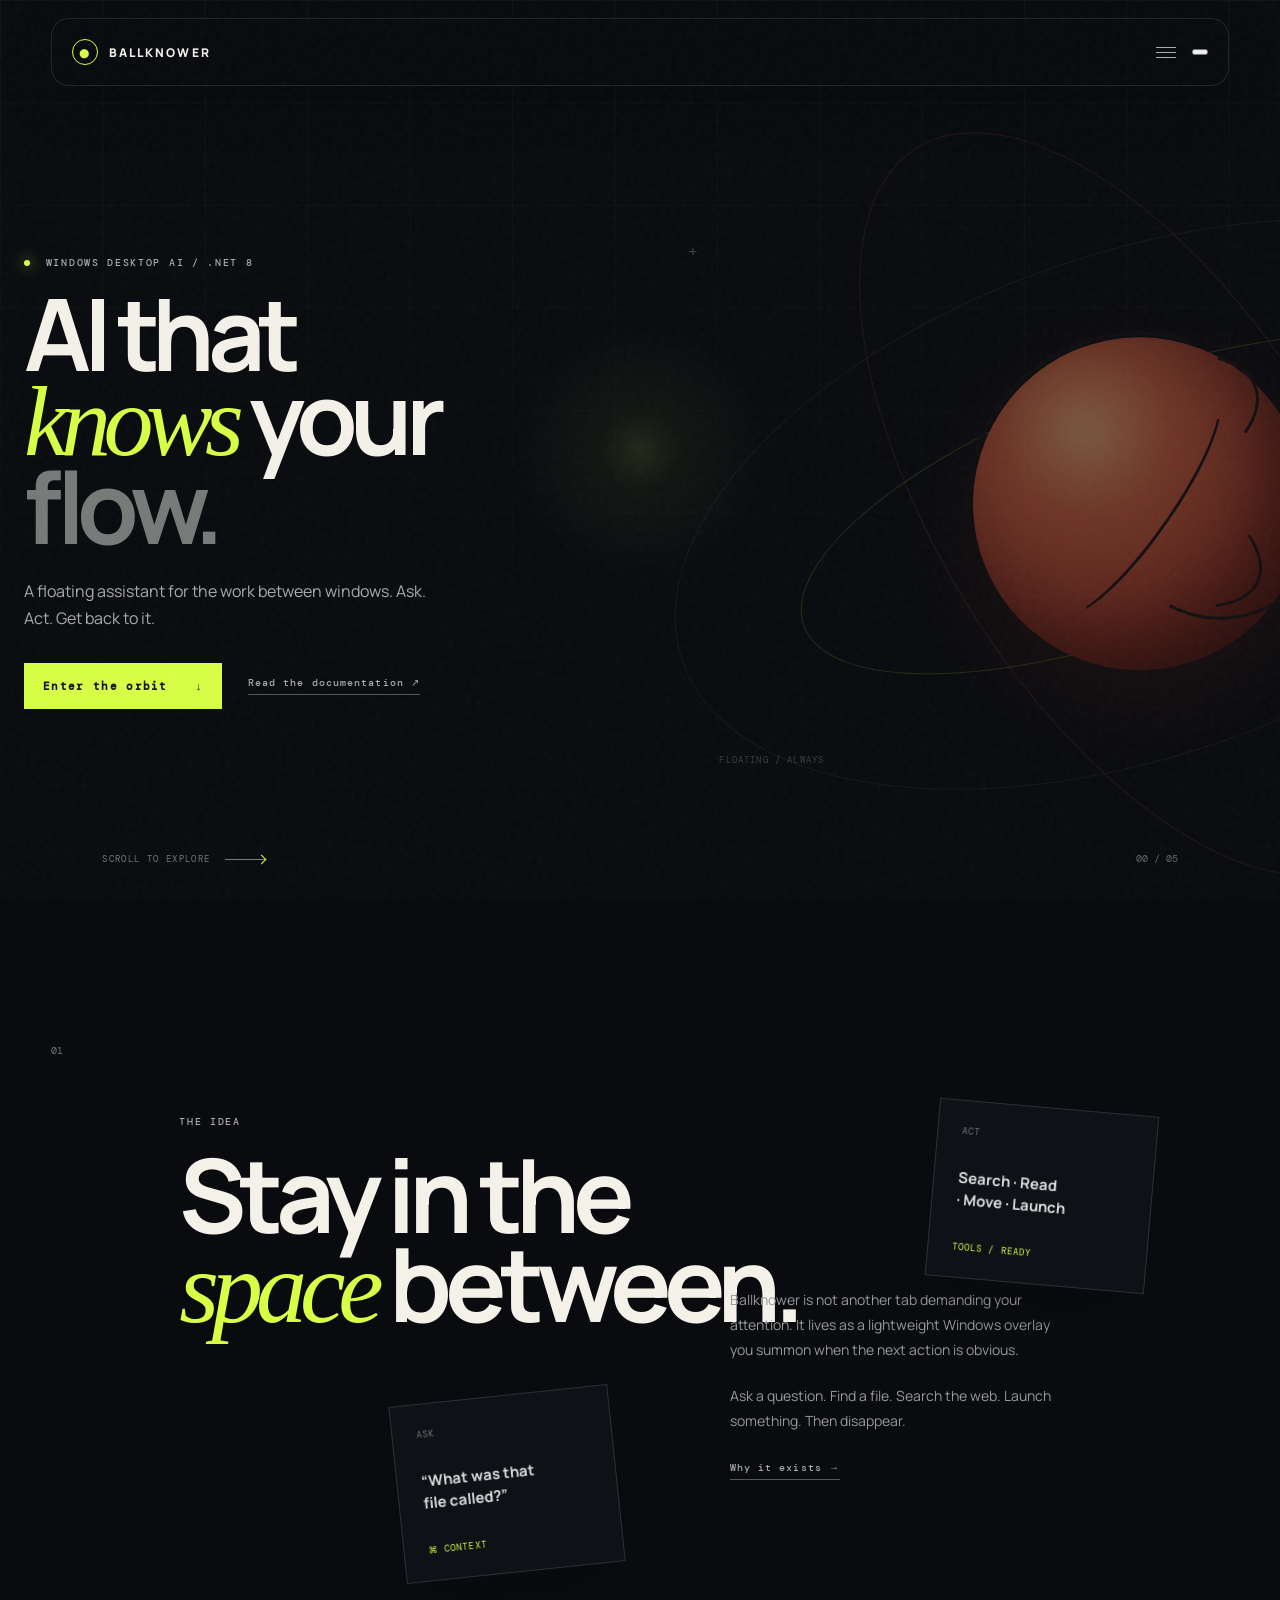
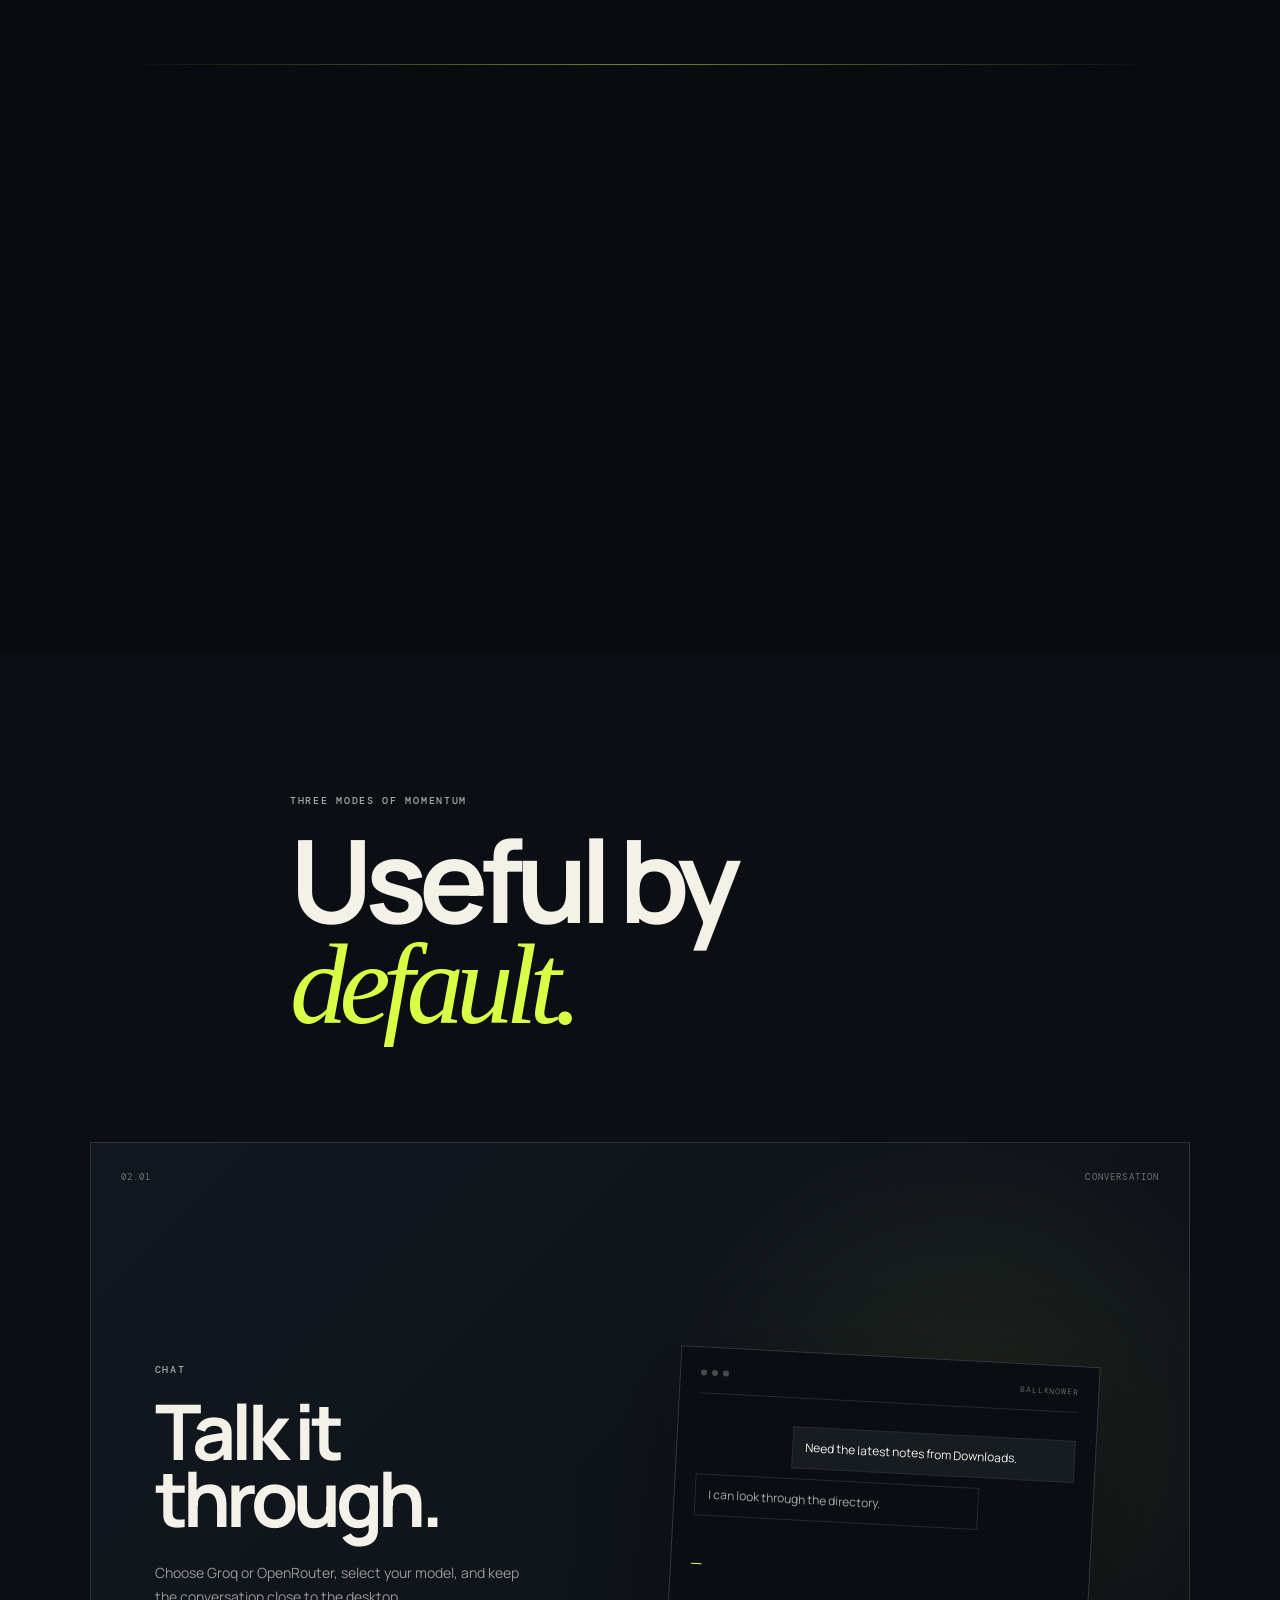
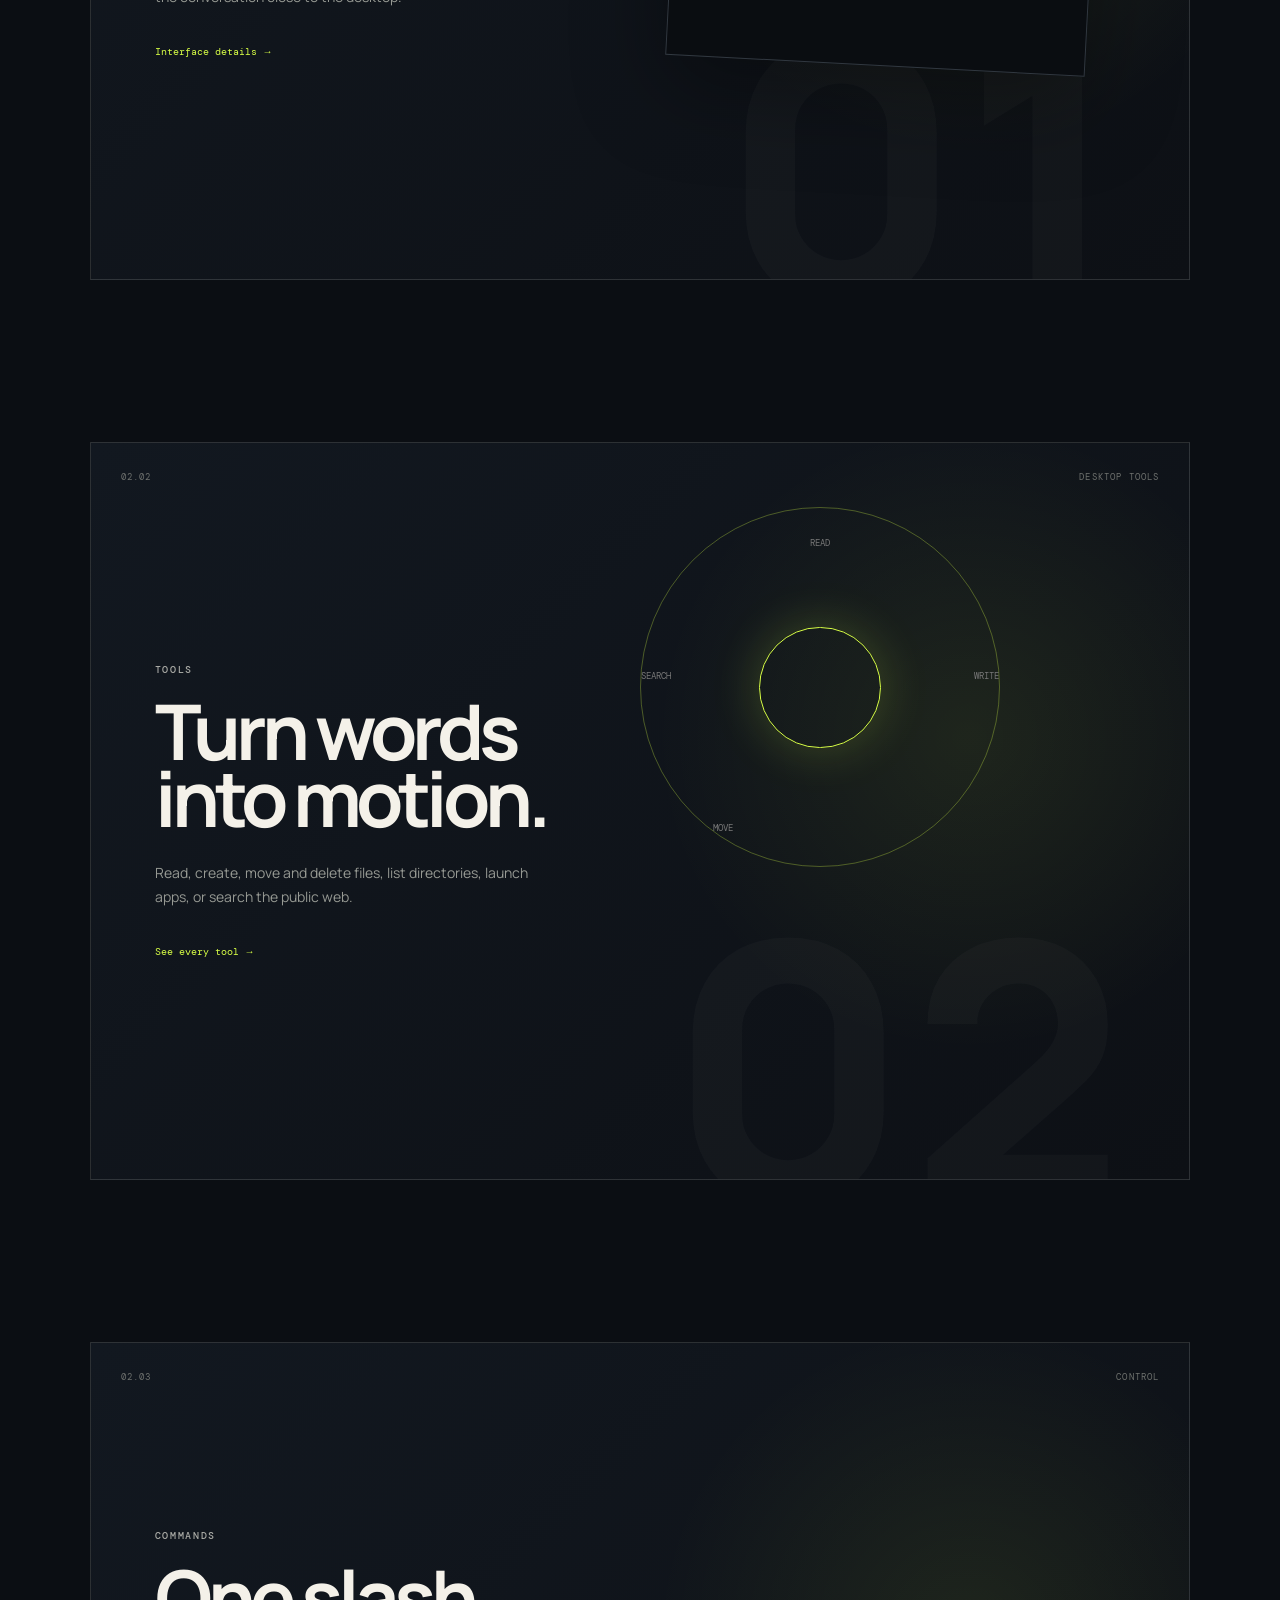
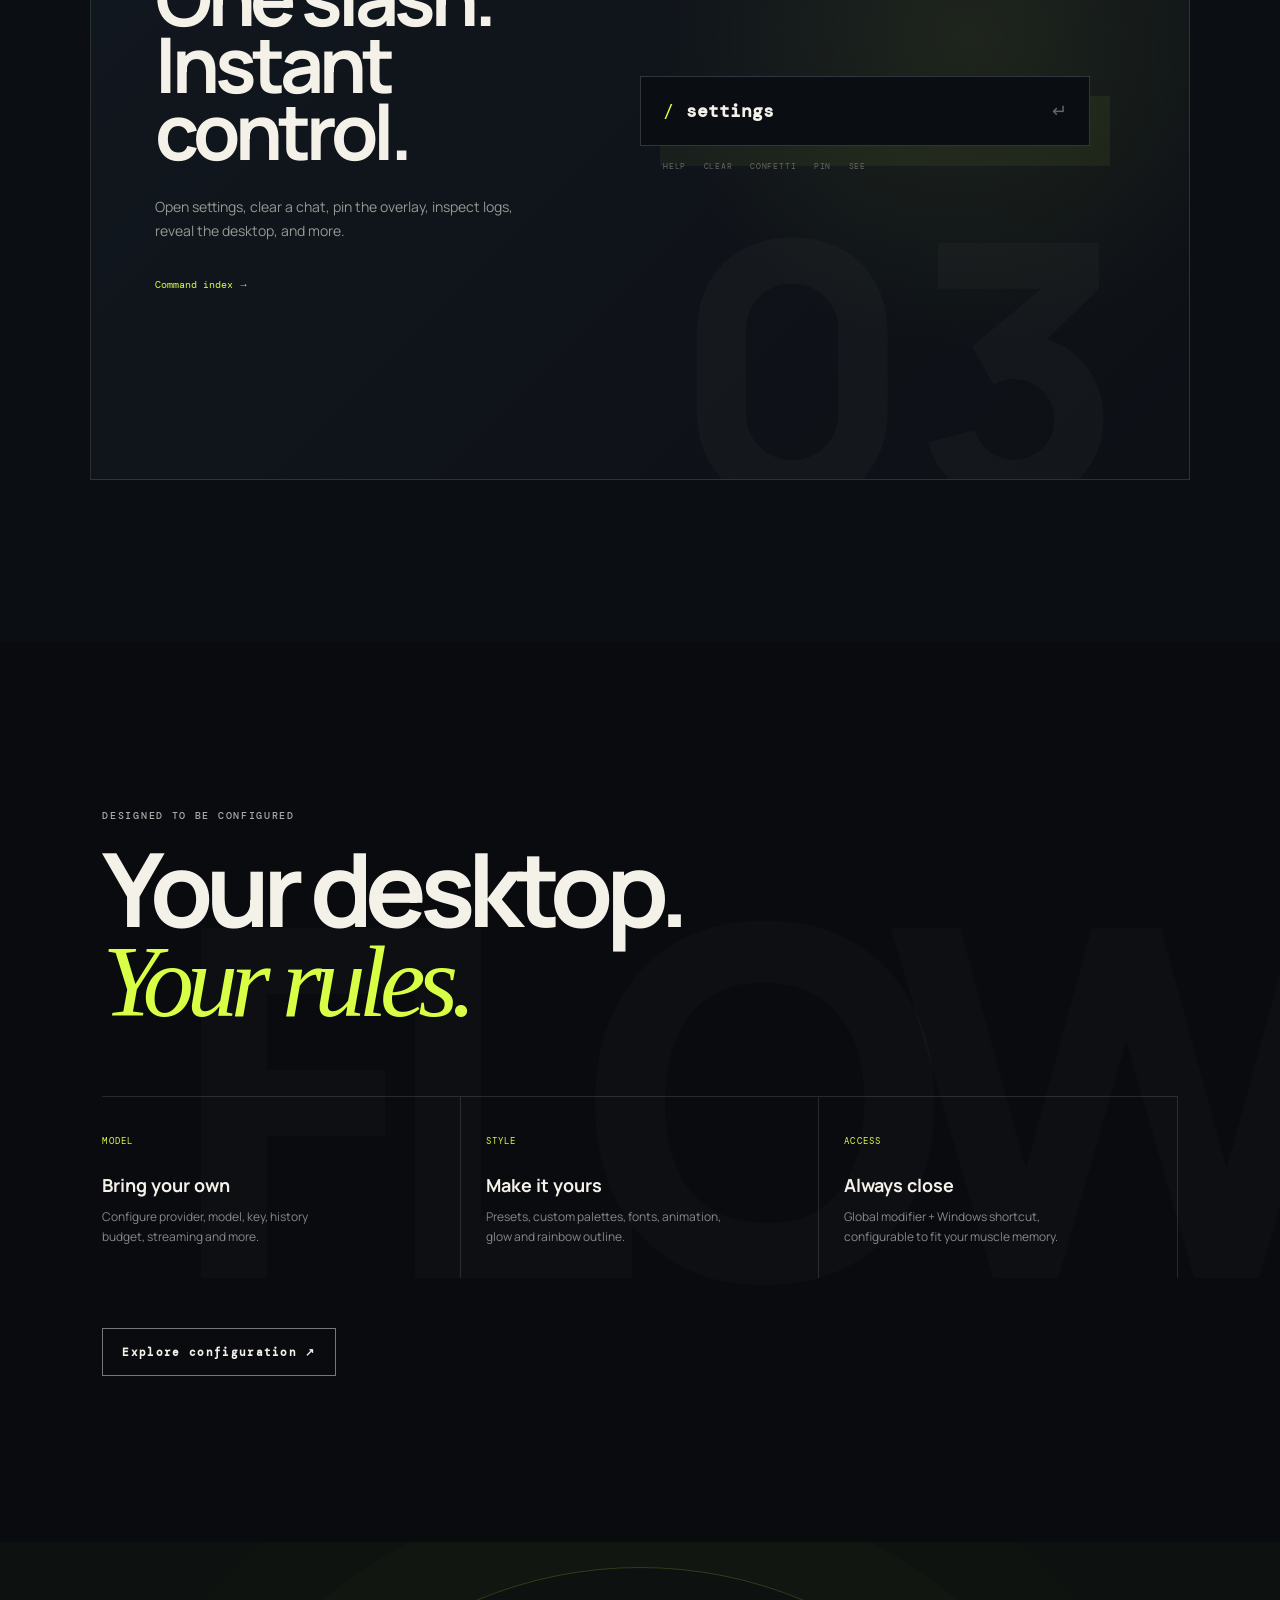
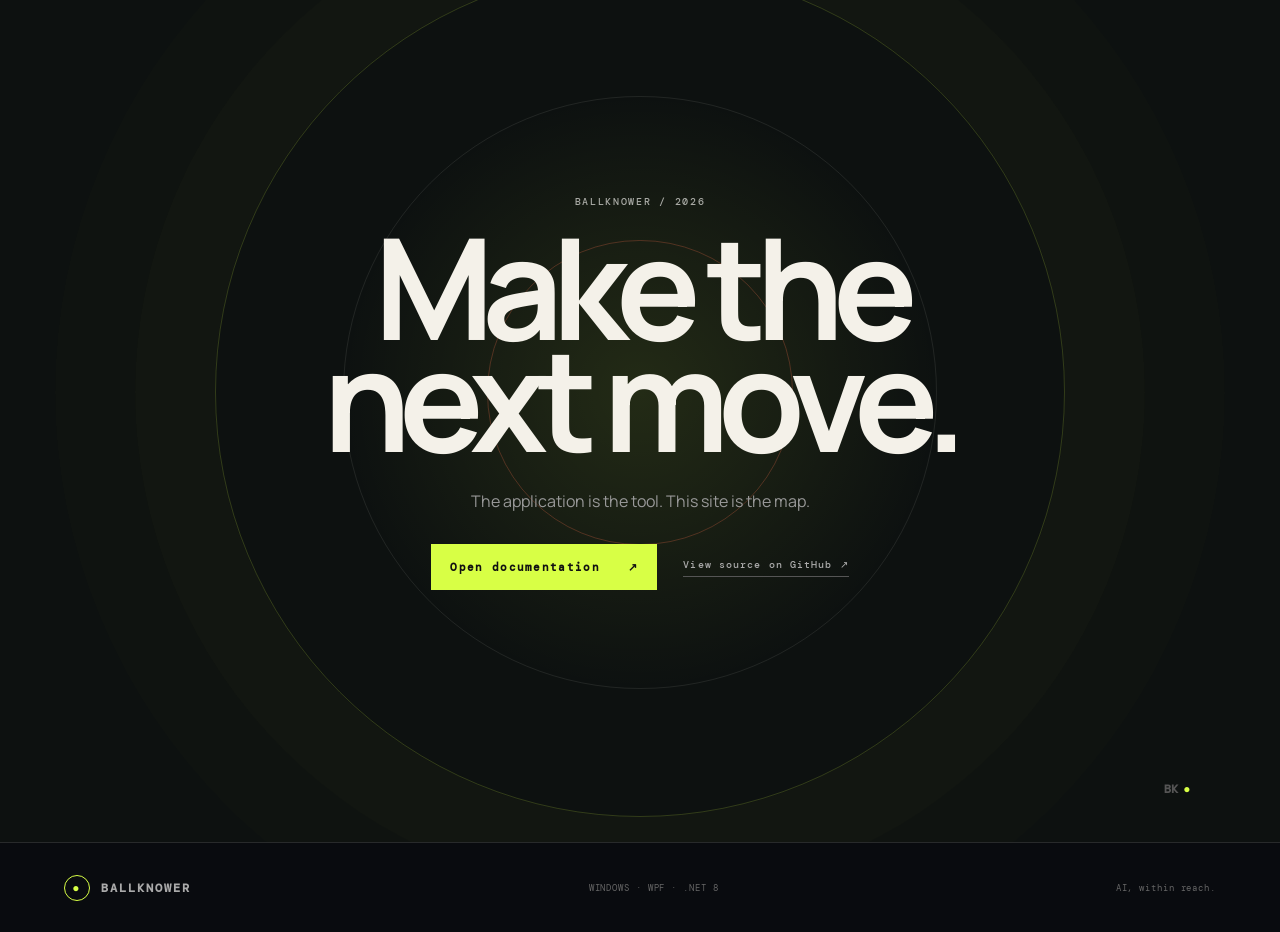
==== commit e997ebc7: "Remove distracting homepage scrolling marquee" ====
--- a/docs/index.html
+++ b/docs/index.html
@@ -36,8 +36,6 @@
 <div class="hero-index">00 / 05</div>
 </section>
 
-<div class="marquee"><div class="marquee-track"><span>CHAT NATURALLY</span><b>✳</b><span>DESKTOP TOOLS</span><b>✳</b><span>QUICK COMMANDS</span><b>✳</b><span>YOUR MODELS</span><b>✳</b><span>CHAT NATURALLY</span><b>✳</b><span>DESKTOP TOOLS</span><b>✳</b></div></div>
-
 <section id="story" class="story scene-section" data-scene="1">
 <div class="story-sticky">
 <div class="section-number">01</div>
--- a/docs/styles.css
+++ b/docs/styles.css
@@ -1,7 +1,7 @@
 :root{--bg:#090b0f;--panel:#10141a;--ink:#f4f1e9;--muted:#9b9b97;--line:rgba(244,241,233,.13);--acid:#d8ff45;--orange:#ff714b;--cyan:#8cf5e7;--max:1380px}
-*{box-sizing:border-box}html{scroll-behavior:smooth;background:var(--bg)}body{margin:0;background:var(--bg);color:var(--ink);font-family:Manrope,system-ui,sans-serif;overflow-x:hidden}body:before{content:"";position:fixed;inset:0;pointer-events:none;background:radial-gradient(circle at 75% 12%,rgba(216,255,69,.08),transparent 26%),radial-gradient(circle at 20% 80%,rgba(255,113,75,.06),transparent 28%);z-index:-2}.noise{position:fixed;inset:0;opacity:.045;pointer-events:none;z-index:50;background-image:url("data:image/svg+xml,%3Csvg viewBox='0 0 180 180' xmlns='http://www.w3.org/2000/svg'%3E%3Cfilter id='n'%3E%3CfeTurbulence type='fractalNoise' baseFrequency='.9' numOctaves='4' stitchTiles='stitch'/%3E%3C/filter%3E%3Crect width='100%25' height='100%25' filter='url(%23n)' opacity='.7'/%3E%3C/svg%3E")}.cursor-glow{position:fixed;width:300px;height:300px;border-radius:50%;background:radial-gradient(circle,rgba(216,255,69,.09),transparent 68%);pointer-events:none;transform:translate(-50%,-50%);z-index:0;mix-blend-mode:screen}
-.site-header{position:fixed;z-index:40;top:0;left:0;right:0;height:82px;padding:0 4vw;display:grid;grid-template-columns:1fr auto 1fr;align-items:center;border-bottom:1px solid rgba(244,241,233,.08);background:rgba(9,11,15,.78);backdrop-filter:blur(18px);box-shadow:0 8px 30px rgba(0,0,0,.12)}.brand{display:flex;gap:11px;align-items:center;justify-self:start;color:var(--ink);text-decoration:none;font-size:12px;font-weight:800;letter-spacing:.17em}.brand-mark{display:grid;place-items:center;width:26px;height:26px;border:1px solid var(--acid);color:var(--acid);border-radius:50%;font-size:12px}.nav{display:flex;align-items:center;justify-content:center;gap:32px;margin:0;justify-self:center}.nav-link,.github-link,.sound-toggle{font:500 10px "DM Mono",monospace;letter-spacing:.14em;text-decoration:none;color:#aaa;transition:.25s}.nav-link{position:relative;padding:8px 0}.nav-link:hover,.nav-link.active,.github-link:hover{color:var(--ink)}.nav-link.active:after{content:"";position:absolute;left:0;right:0;bottom:0;height:1px;background:var(--acid)}.header-tools{display:flex;justify-self:end;gap:24px;align-items:center}.github-link{white-space:nowrap}.nav-toggle{display:none;background:none;border:0}.skip-loader .loader{display:none!important}.loader{position:fixed;inset:0;background:#090b0f;z-index:100;display:grid;place-content:center;justify-items:center;gap:22px;animation:loaderOut .9s 1.15s cubic-bezier(.77,0,.18,1) forwards}.loader-mark{font:800 52px Manrope;color:var(--acid);letter-spacing:-.08em}.loader-line{width:190px;height:1px;background:#292e35;overflow:hidden}.loader-line span{display:block;height:100%;background:var(--acid);animation:load 1s .15s cubic-bezier(.7,0,.2,1) forwards;transform-origin:left;transform:scaleX(0)}.loader p{font:10px "DM Mono";letter-spacing:.16em;color:#777}@keyframes load{to{transform:scaleX(1)}}@keyframes loaderOut{to{opacity:0;visibility:hidden;pointer-events:none}}
-.scene-section{position:relative;min-height:100vh}.hero{height:100svh;min-height:720px;display:grid;align-items:center;padding:120px 8vw 70px;overflow:hidden}.hero-grid{position:absolute;inset:0;background-image:linear-gradient(var(--line) 1px,transparent 1px),linear-gradient(90deg,var(--line) 1px,transparent 1px);background-size:8vw 8vw;mask-image:linear-gradient(to bottom,black,transparent 85%);opacity:.28}.hero-copy{position:relative;z-index:3;max-width:720px}.kicker{font:500 10px "DM Mono",monospace;letter-spacing:.17em;color:#a9aaa5;margin:0 0 22px}.pulse-dot{display:inline-block;width:6px;height:6px;background:var(--acid);border-radius:50%;margin-right:8px;box-shadow:0 0 15px var(--acid)}h1,h2,h3,p{margin-top:0}.hero h1{font-size:clamp(72px,10.8vw,170px);line-height:.83;letter-spacing:-.075em;margin:0 0 35px;font-weight:700}.hero h1 em,h2 em{font-family:Georgia,serif;font-weight:400;color:var(--acid)}.hero h1 span{color:#777a78}.hero-lead{font-size:16px;line-height:1.65;color:#aaa;max-width:420px}.hero-actions{display:flex;gap:26px;align-items:center;margin-top:32px}.button{display:inline-flex;align-items:center;gap:28px;text-decoration:none;font:600 11px "DM Mono";letter-spacing:.12em;padding:16px 19px;transition:.3s}.button-solid{background:var(--acid);color:#111}.button-solid:hover{transform:translateY(-3px);box-shadow:0 12px 35px rgba(216,255,69,.14)}.button-outline{border:1px solid #777;color:var(--ink)}.button-outline:hover{border-color:var(--acid);color:var(--acid)}.text-link{font:500 10px "DM Mono";letter-spacing:.11em;color:#aaa;text-decoration:none;border-bottom:1px solid #555;padding-bottom:5px}.text-link:hover{color:var(--acid);border-color:var(--acid)}.hero-object{position:absolute;width:min(65vw,850px);height:min(65vw,850px);right:-5vw;top:50%;transform:translateY(-47%);display:grid;place-items:center}.ball{width:clamp(180px,26vw,380px);aspect-ratio:1;border-radius:50%;background:radial-gradient(circle at 34% 28%,#ffab74 0 4%,#e86a44 26%,#b73725 67%,#6c1d18 100%);box-shadow:inset -35px -30px 70px rgba(0,0,0,.45),0 30px 100px rgba(255,87,45,.16);position:relative;animation:float 6s ease-in-out infinite}.ball:before,.ball:after,.ball span,.ball i,.ball b{content:"";position:absolute;display:block;border:clamp(3px,.3vw,5px) solid #211716;border-radius:50%}.ball:before{inset:-2%;border-width:clamp(4px,.35vw,7px);border-color:#171414 transparent transparent transparent;transform:rotate(-28deg)}.ball:after{inset:10% 40%;border-color:transparent #211716 transparent transparent;transform:rotate(35deg)}.ball span{inset:15% -7% 15% 40%;border-color:transparent transparent #211716 transparent;transform:rotate(-18deg)}.ball i{inset:34% 10% 25% 0;border-color:transparent #211716 transparent transparent;transform:rotate(25deg)}.ball b{inset:-10% 30% 35% 30%;border-color:#211716 transparent transparent transparent;transform:rotate(70deg)}@keyframes float{50%{transform:translateY(-18px) rotate(3deg)}}.orbit{position:absolute;border:1px solid rgba(216,255,69,.3);border-radius:50%;transform:rotate(-20deg)}.orbit-a{width:68%;height:24%;animation:spin 15s linear infinite}.orbit-b{width:80%;height:38%;border-color:rgba(255,113,75,.25);transform:rotate(58deg);animation:spin 22s linear infinite reverse}.orbit-c{width:48%;height:92%;border-color:rgba(244,241,233,.12);transform:rotate(71deg);animation:spin 28s linear infinite}@keyframes spin{to{transform:rotate(340deg)}}.crosshair{position:absolute;color:#747a72;font:16px "DM Mono"}.crosshair-a{left:7%;top:25%}.crosshair-b{right:12%;bottom:22%}.object-label{position:absolute;font:9px "DM Mono";letter-spacing:.13em;color:#777}.label-a{right:9%;top:20%}.label-b{left:10%;bottom:25%}.scroll-cue{position:absolute;bottom:35px;left:8vw;display:flex;align-items:center;gap:15px;font:9px "DM Mono";letter-spacing:.15em;color:#777}.scroll-cue i{width:40px;height:1px;background:#777;position:relative}.scroll-cue i:after{content:"";position:absolute;width:6px;height:6px;border-right:1px solid var(--acid);border-bottom:1px solid var(--acid);right:0;top:-3px;transform:rotate(-45deg)}.hero-index{position:absolute;right:8vw;bottom:35px;font:10px "DM Mono";color:#666}
+*{box-sizing:border-box}html{scroll-behavior:smooth;background:var(--bg)}body{margin:0;background:var(--bg);color:var(--ink);font-family:Manrope,system-ui,sans-serif;overflow-x:hidden}body:before{content:"";position:fixed;inset:0;pointer-events:none;background:radial-gradient(circle at 75% 12%,rgba(216,255,69,.08),transparent 26%),radial-gradient(circle at 20% 80%,rgba(255,113,75,.06),transparent 28%);z-index:-2}.noise{position:fixed;inset:0;opacity:.045;pointer-events:none;z-index:50;background-image:url("data:image/svg+xml,%3Csvg viewBox='0 0 180 180' xmlns='http://www.w3.org/2000/svg'%3E%3Cfilter id='n'%3E%3CfeTurbulence type='fractalNoise' baseFrequency='.9' numOctaves='4' stitchTiles='stitch'/%3E%3C/filter%3E%3Crect width='100%25' height='100%25' filter='url(%23n)' opacity='.7'/%3E%3C/svg%3E")}.cursor-glow{position:fixed;left:50vw;top:50vh;width:360px;height:360px;border-radius:50%;background:radial-gradient(circle,rgba(216,255,69,.13),rgba(216,255,69,.045) 22%,transparent 68%);pointer-events:none;transform:translate(-50%,-50%);z-index:35;mix-blend-mode:screen;opacity:.9;will-change:left,top;filter:blur(.2px)}
+.site-header{position:fixed;z-index:40;top:18px;left:4vw;right:4vw;height:64px;padding:0 20px;display:grid;grid-template-columns:1fr auto 1fr;align-items:center;border:1px solid rgba(244,241,233,.11);border-radius:18px;background:rgba(9,11,15,.68);backdrop-filter:blur(22px);box-shadow:0 16px 50px rgba(0,0,0,.22)}.brand{display:flex;gap:11px;align-items:center;justify-self:start;color:var(--ink);text-decoration:none;font-size:12px;font-weight:800;letter-spacing:.17em}.brand-mark{display:grid;place-items:center;width:26px;height:26px;border:1px solid var(--acid);color:var(--acid);border-radius:50%;font-size:12px}.nav{display:flex;align-items:center;justify-content:center;gap:32px;margin:0;justify-self:center}.nav-link,.github-link,.sound-toggle{font:500 10px "DM Mono",monospace;letter-spacing:.14em;text-decoration:none;color:#aaa;transition:.25s}.nav-link{position:relative;padding:8px 0}.nav-link:hover,.nav-link.active,.github-link:hover{color:var(--ink)}.nav-link.active:after{content:"";position:absolute;left:0;right:0;bottom:0;height:1px;background:var(--acid)}.header-tools{display:flex;justify-self:end;gap:24px;align-items:center}.github-link{white-space:nowrap}.nav-toggle{display:none;background:none;border:0}.skip-loader .loader{display:none!important}.about-page .cursor-glow,.documentation-page .cursor-glow{z-index:35}.page-orbit{position:fixed;width:48vw;max-width:720px;aspect-ratio:1;border:1px solid rgba(216,255,69,.08);border-radius:50%;right:-24vw;top:18vh;pointer-events:none;z-index:-1;animation:pageOrbit 24s linear infinite}.page-orbit:before,.page-orbit:after{content:"";position:absolute;border:1px solid rgba(244,241,233,.06);border-radius:50%;inset:13%;animation:pageOrbit 18s linear infinite reverse}.page-orbit:after{inset:31%;border-color:rgba(255,113,75,.1)}.orbit-docs{right:-26vw;top:12vh}.orbit-about{right:-22vw;top:20vh}.page-scan{position:fixed;left:0;right:0;top:-20vh;height:1px;background:linear-gradient(90deg,transparent,var(--acid),transparent);opacity:.16;pointer-events:none;z-index:1;animation:pageScan 9s ease-in-out infinite}@keyframes pageOrbit{to{transform:rotate(360deg)}}@keyframes pageScan{0%,100%{transform:translateY(0);opacity:0}12%{opacity:.16}50%{opacity:.22}88%{opacity:.08}100%{transform:translateY(120vh)}}.loader{position:fixed;inset:0;background:#090b0f;z-index:100;display:grid;place-content:center;justify-items:center;gap:22px;animation:loaderOut .9s 1.15s cubic-bezier(.77,0,.18,1) forwards}.loader-mark{font:800 52px Manrope;color:var(--acid);letter-spacing:-.08em}.loader-line{width:190px;height:1px;background:#292e35;overflow:hidden}.loader-line span{display:block;height:100%;background:var(--acid);animation:load 1s .15s cubic-bezier(.7,0,.2,1) forwards;transform-origin:left;transform:scaleX(0)}.loader p{font:10px "DM Mono";letter-spacing:.16em;color:#777}@keyframes load{to{transform:scaleX(1)}}@keyframes loaderOut{to{opacity:0;visibility:hidden;pointer-events:none}}
+.scene-section{position:relative;min-height:100vh}.hero{height:100svh;min-height:720px;display:grid;align-items:center;padding:120px 7vw 70px;overflow:hidden}.hero-grid{position:absolute;inset:0;background-image:linear-gradient(var(--line) 1px,transparent 1px),linear-gradient(90deg,var(--line) 1px,transparent 1px);background-size:8vw 8vw;mask-image:linear-gradient(to bottom,black,transparent 85%);opacity:.28}.hero-copy{position:relative;z-index:3;max-width:660px}.kicker{font:500 10px "DM Mono",monospace;letter-spacing:.17em;color:#a9aaa5;margin:0 0 22px}.pulse-dot{display:inline-block;width:6px;height:6px;background:var(--acid);border-radius:50%;margin-right:8px;box-shadow:0 0 15px var(--acid)}h1,h2,h3,p{margin-top:0}.hero h1{font-size:clamp(68px,8.7vw,132px);line-height:.84;letter-spacing:-.075em;margin:0 0 30px;font-weight:700}.hero h1 em,h2 em{font-family:Georgia,serif;font-weight:400;color:var(--acid)}.hero h1 span{color:#777a78}.hero-lead{font-size:16px;line-height:1.65;color:#aaa;max-width:420px}.hero-actions{display:flex;gap:26px;align-items:center;margin-top:32px}.button{display:inline-flex;align-items:center;gap:28px;text-decoration:none;font:600 11px "DM Mono";letter-spacing:.12em;padding:16px 19px;transition:.3s}.button-solid{background:var(--acid);color:#111}.button-solid:hover{transform:translateY(-3px);box-shadow:0 12px 35px rgba(216,255,69,.14)}.button-outline{border:1px solid #777;color:var(--ink)}.button-outline:hover{border-color:var(--acid);color:var(--acid)}.text-link{font:500 10px "DM Mono";letter-spacing:.11em;color:#aaa;text-decoration:none;border-bottom:1px solid #555;padding-bottom:5px}.text-link:hover{color:var(--acid);border-color:var(--acid)}.hero-object{position:absolute;width:min(54vw,760px);height:min(54vw,760px);right:-1vw;top:51%;transform:translateY(-50%);display:grid;place-items:center;opacity:.96}.ball{width:clamp(180px,26vw,380px);aspect-ratio:1;border-radius:50%;background:radial-gradient(circle at 34% 28%,#ffab74 0 4%,#e86a44 26%,#b73725 67%,#6c1d18 100%);box-shadow:inset -35px -30px 70px rgba(0,0,0,.45),0 30px 100px rgba(255,87,45,.16);position:relative;animation:float 6s ease-in-out infinite}.ball:before,.ball:after,.ball span,.ball i,.ball b{content:"";position:absolute;display:block;border:clamp(3px,.3vw,5px) solid #211716;border-radius:50%}.ball:before{inset:-2%;border-width:clamp(4px,.35vw,7px);border-color:#171414 transparent transparent transparent;transform:rotate(-28deg)}.ball:after{inset:10% 40%;border-color:transparent #211716 transparent transparent;transform:rotate(35deg)}.ball span{inset:15% -7% 15% 40%;border-color:transparent transparent #211716 transparent;transform:rotate(-18deg)}.ball i{inset:34% 10% 25% 0;border-color:transparent #211716 transparent transparent;transform:rotate(25deg)}.ball b{inset:-10% 30% 35% 30%;border-color:#211716 transparent transparent transparent;transform:rotate(70deg)}@keyframes float{50%{transform:translateY(-18px) rotate(3deg)}}.orbit{position:absolute;border:1px solid rgba(216,255,69,.3);border-radius:50%;transform:rotate(-20deg)}.orbit-a{width:68%;height:24%;animation:spin 15s linear infinite}.orbit-b{width:80%;height:38%;border-color:rgba(255,113,75,.25);transform:rotate(58deg);animation:spin 22s linear infinite reverse}.orbit-c{width:48%;height:92%;border-color:rgba(244,241,233,.12);transform:rotate(71deg);animation:spin 28s linear infinite}@keyframes spin{to{transform:rotate(340deg)}}.crosshair{position:absolute;color:#747a72;font:16px "DM Mono"}.crosshair-a{left:7%;top:25%}.crosshair-b{right:12%;bottom:22%}.object-label{position:absolute;font:9px "DM Mono";letter-spacing:.13em;color:#777}.label-a{right:9%;top:20%}.label-b{left:10%;bottom:25%}.scroll-cue{position:absolute;bottom:35px;left:8vw;display:flex;align-items:center;gap:15px;font:9px "DM Mono";letter-spacing:.15em;color:#777}.scroll-cue i{width:40px;height:1px;background:#777;position:relative}.scroll-cue i:after{content:"";position:absolute;width:6px;height:6px;border-right:1px solid var(--acid);border-bottom:1px solid var(--acid);right:0;top:-3px;transform:rotate(-45deg)}.hero-index{position:absolute;right:8vw;bottom:35px;font:10px "DM Mono";color:#666}
 .marquee{border-top:1px solid var(--line);border-bottom:1px solid var(--line);overflow:hidden;white-space:nowrap;padding:20px 0}.marquee-track{display:inline-flex;gap:45px;align-items:center;min-width:max-content;animation:marquee 28s linear infinite;font:700 13px "DM Mono";letter-spacing:.1em}.marquee b{color:var(--acid);font-size:18px}@keyframes marquee{to{transform:translateX(-50%)}}
 .story{min-height:150vh}.story-sticky{height:100vh;position:sticky;top:0;padding:14vh 9vw;overflow:hidden}.section-number{position:absolute;left:4vw;top:16vh;font:10px "DM Mono";color:#777}.story-title{position:absolute;left:14vw;top:20vh}.story-title h2,.feature-head h2,.manifesto h2{font-size:clamp(55px,8vw,125px);line-height:.87;letter-spacing:-.07em;margin:0}.story-copy{position:absolute;left:57vw;top:48vh;max-width:330px;color:#999;line-height:1.8;font-size:14px}.story-copy p{margin-bottom:20px}.floating-card{position:absolute;border:1px solid var(--line);background:rgba(16,20,26,.72);backdrop-filter:blur(14px);padding:24px;width:220px;box-shadow:0 20px 80px rgba(0,0,0,.2)}.floating-card span,.floating-card small{display:block;font:9px "DM Mono";letter-spacing:.12em;color:#777}.floating-card strong{display:block;font-size:15px;line-height:1.45;margin:30px 0;color:#ddd}.floating-card small{color:var(--acid)}.card-one{left:31vw;top:55vh;transform:rotate(-6deg);animation:cardFloat 7s ease-in-out infinite}.card-two{right:10vw;top:23vh;transform:rotate(5deg);animation:cardFloat 8s 1s ease-in-out infinite}@keyframes cardFloat{50%{translate:0 -16px}}.story-line{position:absolute;left:9vw;right:9vw;bottom:15vh;height:1px;background:linear-gradient(90deg,transparent,var(--acid),transparent);opacity:.5}
 .feature-section{padding:16vh 7vw 18vh;background:#0b0e13}.feature-head{max-width:700px;margin:0 auto 12vh}.feature-head h2{font-size:clamp(70px,9vw,130px)}.feature-stack{display:grid;gap:18vh}.feature-panel{min-height:82vh;border:1px solid var(--line);position:relative;overflow:hidden;display:grid;grid-template-columns:1fr 1fr;padding:5vw;background:linear-gradient(135deg,#121820,#0d1015);isolation:isolate}.feature-panel:after{content:"";position:absolute;inset:0;background:radial-gradient(circle at 80% 40%,rgba(216,255,69,.08),transparent 32%);z-index:-1}.panel-meta{position:absolute;top:28px;left:30px;right:30px;display:flex;justify-content:space-between;font:9px "DM Mono";letter-spacing:.13em;color:#6e716e}.panel-number{position:absolute;right:5vw;bottom:-5vw;font-size:28vw;line-height:1;color:rgba(255,255,255,.025);font-weight:800}.panel-copy{align-self:center;max-width:450px;z-index:2}.panel-copy h3{font-size:clamp(54px,6vw,95px);line-height:.87;letter-spacing:-.065em;margin:0 0 30px}.panel-copy>p:not(.kicker){color:#969993;line-height:1.7;font-size:14px;max-width:380px}.panel-copy a{display:inline-block;color:var(--acid);font:10px "DM Mono";text-decoration:none;margin-top:22px}.panel-visual{display:grid;place-items:center}.chat-window{width:min(100%,420px);height:310px;border:1px solid #313840;background:#0a0d11;box-shadow:0 30px 90px rgba(0,0,0,.35);padding:20px;transform:rotate(3deg);animation:windowFloat 6s ease-in-out infinite}.chat-top{display:flex;gap:5px;border-bottom:1px solid #252a30;padding-bottom:15px;margin-bottom:28px;align-items:center}.chat-top span{width:6px;height:6px;border-radius:50%;background:#454a4d}.chat-top b{margin-left:auto;font:8px "DM Mono";letter-spacing:.1em;color:#666}.chat-msg{font-size:12px;line-height:1.5;max-width:75%;padding:11px 13px;margin:10px 0;border:1px solid #252a30}.msg-a{margin-left:auto;background:#171c20}.msg-b{color:#aaa}.chat-caret{color:var(--acid);margin-top:30px}@keyframes windowFloat{50%{transform:rotate(0) translateY(-12px)}}.tool-orbit{width:min(30vw,360px);aspect-ratio:1;border:1px solid rgba(216,255,69,.3);border-radius:50%;position:relative;display:grid;place-items:center;animation:spin 24s linear infinite}.tool-orbit i{width:34%;aspect-ratio:1;border:1px solid var(--acid);border-radius:50%;box-shadow:0 0 50px rgba(216,255,69,.2)}.tool-orbit span{position:absolute;font:9px "DM Mono";color:#777}.tool-orbit span:nth-child(1){top:8%}.tool-orbit span:nth-child(2){right:0;top:45%}.tool-orbit span:nth-child(3){bottom:9%;left:20%}.tool-orbit span:nth-child(4){left:0;top:45%}.command-display{align-self:center;width:min(100%,450px);border:1px solid #30363d;padding:22px;display:flex;gap:12px;align-items:center;font:18px "DM Mono";background:#0a0d11;box-shadow:20px 20px 0 rgba(216,255,69,.05)}.command-display span{color:var(--acid)}.command-display i{margin-left:auto;color:#666;font-style:normal}.command-display small{position:absolute;margin-top:110px;color:#666;font:8px "DM Mono";letter-spacing:.1em}
@@ -9,5 +9,5 @@
 .finale{min-height:100vh;display:grid;place-items:center;text-align:center;overflow:hidden;background:#0d1110}.finale:before{content:"";position:absolute;inset:0;background:radial-gradient(circle at center,rgba(216,255,69,.11),transparent 38%)}.finale-ring{position:absolute;width:min(70vw,850px);aspect-ratio:1;border:1px solid rgba(216,255,69,.18);border-radius:50%;box-shadow:0 0 0 80px rgba(216,255,69,.012),0 0 0 160px rgba(216,255,69,.008);animation:finalSpin 35s linear infinite}.finale-ring:before,.finale-ring:after{content:"";position:absolute;inset:15%;border:1px solid rgba(244,241,233,.09);border-radius:50%}.finale-ring:after{inset:32%;border-color:rgba(255,113,75,.25)}@keyframes finalSpin{to{transform:rotate(360deg)}}.finale-copy{position:relative;z-index:2}.finale h2{font-size:clamp(75px,11vw,170px);line-height:.8;letter-spacing:-.08em;margin:0}.finale-copy>p:not(.kicker){color:#999;margin-top:35px}.finale .hero-actions{justify-content:center}.finale-mark{position:absolute;bottom:5vh;right:7vw;font:700 12px "DM Mono";color:#555}.finale-mark span{color:var(--acid);margin-left:5px}
 .site-footer{min-height:90px;padding:0 5vw;border-top:1px solid var(--line);display:flex;align-items:center;justify-content:space-between;font:9px "DM Mono";letter-spacing:.1em;color:#666}.site-footer .brand{color:#aaa}
 .reveal{opacity:0;transform:translateY(30px);transition:opacity .9s ease,transform 1s cubic-bezier(.2,.8,.2,1)}.is-visible{opacity:1;transform:none}.page-leaving main{opacity:0;transform:translateY(-12px);transition:.2s}.page-leaving{overflow:hidden}
-.docs-layout{max-width:1250px;margin:0 auto;padding:150px 5vw 100px;display:grid;grid-template-columns:230px minmax(0,780px);gap:90px}.docs-sidebar{position:sticky;top:120px;height:max-content;display:flex;flex-direction:column;gap:12px}.sidebar-title{font:9px "DM Mono";letter-spacing:.13em;color:#666;margin-bottom:15px}.docs-sidebar a{color:#777;text-decoration:none;font-size:11px;padding-left:12px;border-left:1px solid transparent}.docs-sidebar a:hover,.docs-sidebar a.section-active{color:var(--ink);border-color:var(--acid)}.sidebar-note{margin-top:30px;border-top:1px solid var(--line);padding-top:18px;color:#777;font:9px "DM Mono";line-height:1.6}.docs-content h1{font-size:clamp(65px,9vw,120px);line-height:.85;letter-spacing:-.075em;margin:0 0 30px}.title-period{color:var(--acid)}.docs-lead{font-size:19px;line-height:1.65;color:#999;max-width:700px;margin-bottom:90px}.doc-section{border-top:1px solid var(--line);padding:65px 0;scroll-margin-top:100px}.doc-section h2{font-size:36px;letter-spacing:-.04em;margin-bottom:22px}.doc-section h3{font-size:17px;margin-top:38px}.doc-section p,.doc-section li{font-size:14px;line-height:1.85;color:#999}.doc-section strong{color:#ddd}.doc-section ul,.doc-section ol{padding-left:22px}.doc-section code{font:12px "DM Mono";background:#151a20;color:var(--acid);padding:3px 6px}.callout{border-left:2px solid var(--acid);background:#10151a;padding:22px 25px;margin-bottom:20px}.callout p{margin:8px 0 0;color:#888;font-size:12px}.tag-row{display:flex;gap:8px;flex-wrap:wrap}.tag{border:1px solid #30363b;padding:7px 9px;font:9px "DM Mono";color:#888}.table-wrap{overflow-x:auto}.docs-content table{border-collapse:collapse;width:100%;margin:30px 0}.docs-content th,.docs-content td{border-bottom:1px solid var(--line);padding:15px;text-align:left;font-size:12px;line-height:1.6}.docs-content th{font:9px "DM Mono";letter-spacing:.1em;color:#666}.tool-card{border:1px solid var(--line);padding:25px;margin:15px 0;background:#0d1116}.tool-card h3{margin:0 0 8px}.tool-card p{margin:0}.tool-card dl{display:grid;grid-template-columns:110px 1fr;border-top:1px solid var(--line);padding-top:15px;margin-top:18px}.tool-card dt{font:9px "DM Mono";color:#666}.tool-card dd{margin:0;color:#999;font-size:12px}.docs-end{text-align:center;padding:80px 0}.docs-end span{font-size:30px;color:var(--acid)}.docs-end p{color:#777}.docs-end a{color:var(--acid);font:10px "DM Mono";text-decoration:none}
-@media(max-width:800px){.site-header{height:68px;padding:0 20px;display:flex;justify-content:space-between}.brand{flex:0 0 auto}.nav-toggle{display:flex;flex-direction:column;justify-content:center;gap:4px;order:2;margin-left:auto;padding:8px}.nav-toggle span{width:20px;height:1px;background:#aaa;transition:.25s}.header-tools{order:3;margin-left:8px}.sound-label,.github-link{display:none}.nav{position:fixed;top:68px;left:0;right:0;background:rgba(9,11,15,.97);padding:22px 25px 28px;display:none;flex-direction:column;align-items:stretch;gap:0;margin:0;border-bottom:1px solid var(--line);box-shadow:0 18px 40px rgba(0,0,0,.28)}.nav.is-open{display:flex}.nav-link{font-size:12px;padding:15px 0;border-bottom:1px solid rgba(244,241,233,.08)}.nav-link.active:after{left:0;right:auto;width:24px;bottom:0}.hero{padding:110px 24px 55px;min-height:800px}@media(prefers-reduced-motion:reduce){html{scroll-behavior:auto}.loader{animation:none;opacity:0;visibility:hidden}.ball,.orbit,.floating-card,.chat-window,.finale-ring,.marquee-track,.sound-bars i{animation:none}.reveal{opacity:1;transform:none;transition:none}}
+.about-page .docs-layout,.documentation-page .docs-layout{position:relative}.about-page .docs-content,.documentation-page .docs-content{position:relative}.about-page .docs-content:before,.documentation-page .docs-content:before{content:"";position:absolute;left:-35px;top:20px;bottom:20px;width:1px;background:linear-gradient(to bottom,transparent,var(--acid),transparent);opacity:.14}.about-page .doc-section,.documentation-page .doc-section{position:relative;transition:transform .5s ease,border-color .5s ease}.about-page .doc-section:hover,.documentation-page .doc-section:hover{transform:translateX(6px);border-color:rgba(216,255,69,.3)}.about-page .doc-section:after,.documentation-page .doc-section:after{content:"";position:absolute;right:0;top:65px;width:5px;height:5px;border:1px solid var(--acid);opacity:.3;box-shadow:0 0 18px rgba(216,255,69,.3);animation:sectionPulse 3s ease-in-out infinite}.about-page h1,.documentation-page h1{position:relative}.about-page h1:after,.documentation-page h1:after{content:"SYSTEM / ONLINE";position:absolute;left:4px;top:calc(100% + 18px);font:9px "DM Mono";letter-spacing:.16em;color:#555}.about-page .docs-lead,.documentation-page .docs-lead{position:relative}.about-page .docs-lead:before,.documentation-page .docs-lead:before{content:"";display:block;width:70px;height:1px;background:var(--acid);margin-bottom:24px;opacity:.7}@keyframes sectionPulse{50%{transform:translateY(18px);opacity:.75}}.docs-layout{max-width:1250px;margin:0 auto;padding:150px 5vw 100px;display:grid;grid-template-columns:230px minmax(0,780px);gap:90px}.docs-sidebar{position:sticky;top:120px;height:max-content;display:flex;flex-direction:column;gap:12px}.sidebar-title{font:9px "DM Mono";letter-spacing:.13em;color:#666;margin-bottom:15px}.docs-sidebar a{color:#777;text-decoration:none;font-size:11px;padding-left:12px;border-left:1px solid transparent}.docs-sidebar a:hover,.docs-sidebar a.section-active{color:var(--ink);border-color:var(--acid)}.sidebar-note{margin-top:30px;border-top:1px solid var(--line);padding-top:18px;color:#777;font:9px "DM Mono";line-height:1.6}.docs-content h1{font-size:clamp(65px,9vw,120px);line-height:.85;letter-spacing:-.075em;margin:0 0 30px}.title-period{color:var(--acid)}.docs-lead{font-size:19px;line-height:1.65;color:#999;max-width:700px;margin-bottom:90px}.doc-section{border-top:1px solid var(--line);padding:65px 0;scroll-margin-top:100px}.doc-section h2{font-size:36px;letter-spacing:-.04em;margin-bottom:22px}.doc-section h3{font-size:17px;margin-top:38px}.doc-section p,.doc-section li{font-size:14px;line-height:1.85;color:#999}.doc-section strong{color:#ddd}.doc-section ul,.doc-section ol{padding-left:22px}.doc-section code{font:12px "DM Mono";background:#151a20;color:var(--acid);padding:3px 6px}.callout{border-left:2px solid var(--acid);background:#10151a;padding:22px 25px;margin-bottom:20px}.callout p{margin:8px 0 0;color:#888;font-size:12px}.tag-row{display:flex;gap:8px;flex-wrap:wrap}.tag{border:1px solid #30363b;padding:7px 9px;font:9px "DM Mono";color:#888}.table-wrap{overflow-x:auto}.docs-content table{border-collapse:collapse;width:100%;margin:30px 0}.docs-content th,.docs-content td{border-bottom:1px solid var(--line);padding:15px;text-align:left;font-size:12px;line-height:1.6}.docs-content th{font:9px "DM Mono";letter-spacing:.1em;color:#666}.tool-card{border:1px solid var(--line);padding:25px;margin:15px 0;background:#0d1116}.tool-card h3{margin:0 0 8px}.tool-card p{margin:0}.tool-card dl{display:grid;grid-template-columns:110px 1fr;border-top:1px solid var(--line);padding-top:15px;margin-top:18px}.tool-card dt{font:9px "DM Mono";color:#666}.tool-card dd{margin:0;color:#999;font-size:12px}.docs-end{text-align:center;padding:80px 0}.docs-end span{font-size:30px;color:var(--acid)}.docs-end p{color:#777}.docs-end a{color:var(--acid);font:10px "DM Mono";text-decoration:none}
+@media(max-width:800px){.page-orbit{width:100vw;right:-55vw;top:18vh}.page-scan{display:none}.about-page .docs-content:before,.documentation-page .docs-content:before{display:none}.about-page .doc-section:hover,.documentation-page .doc-section:hover{transform:none}.about-page h1:after,.documentation-page h1:after{position:static;display:block;margin-top:18px}.about-page .doc-section:after,.documentation-page .doc-section:after{right:5px}}.site-header{height:68px;padding:0 20px;display:flex;justify-content:space-between}.brand{flex:0 0 auto}.nav-toggle{display:flex;flex-direction:column;justify-content:center;gap:4px;order:2;margin-left:auto;padding:8px}.nav-toggle span{width:20px;height:1px;background:#aaa;transition:.25s}.header-tools{order:3;margin-left:8px}.sound-label,.github-link{display:none}.nav{position:fixed;top:68px;left:0;right:0;background:rgba(9,11,15,.97);padding:22px 25px 28px;display:none;flex-direction:column;align-items:stretch;gap:0;margin:0;border-bottom:1px solid var(--line);box-shadow:0 18px 40px rgba(0,0,0,.28)}.nav.is-open{display:flex}.nav-link{font-size:12px;padding:15px 0;border-bottom:1px solid rgba(244,241,233,.08)}.nav-link.active:after{left:0;right:auto;width:24px;bottom:0}.hero{padding:120px 24px 55px;min-height:820px;display:flex;align-items:center}.hero-copy{max-width:600px}.hero-object{width:82vw;height:82vw;right:-30vw;top:56%;opacity:.45}.hero h1{font-size:clamp(60px,15vw,100px)}.cursor-glow{width:260px;height:260px}@media(prefers-reduced-motion:reduce){.cursor-glow{display:none}html{scroll-behavior:auto}.loader{animation:none;opacity:0;visibility:hidden}.ball,.orbit,.floating-card,.chat-window,.finale-ring,.marquee-track,.sound-bars i{animation:none}.reveal{opacity:1;transform:none;transition:none}}
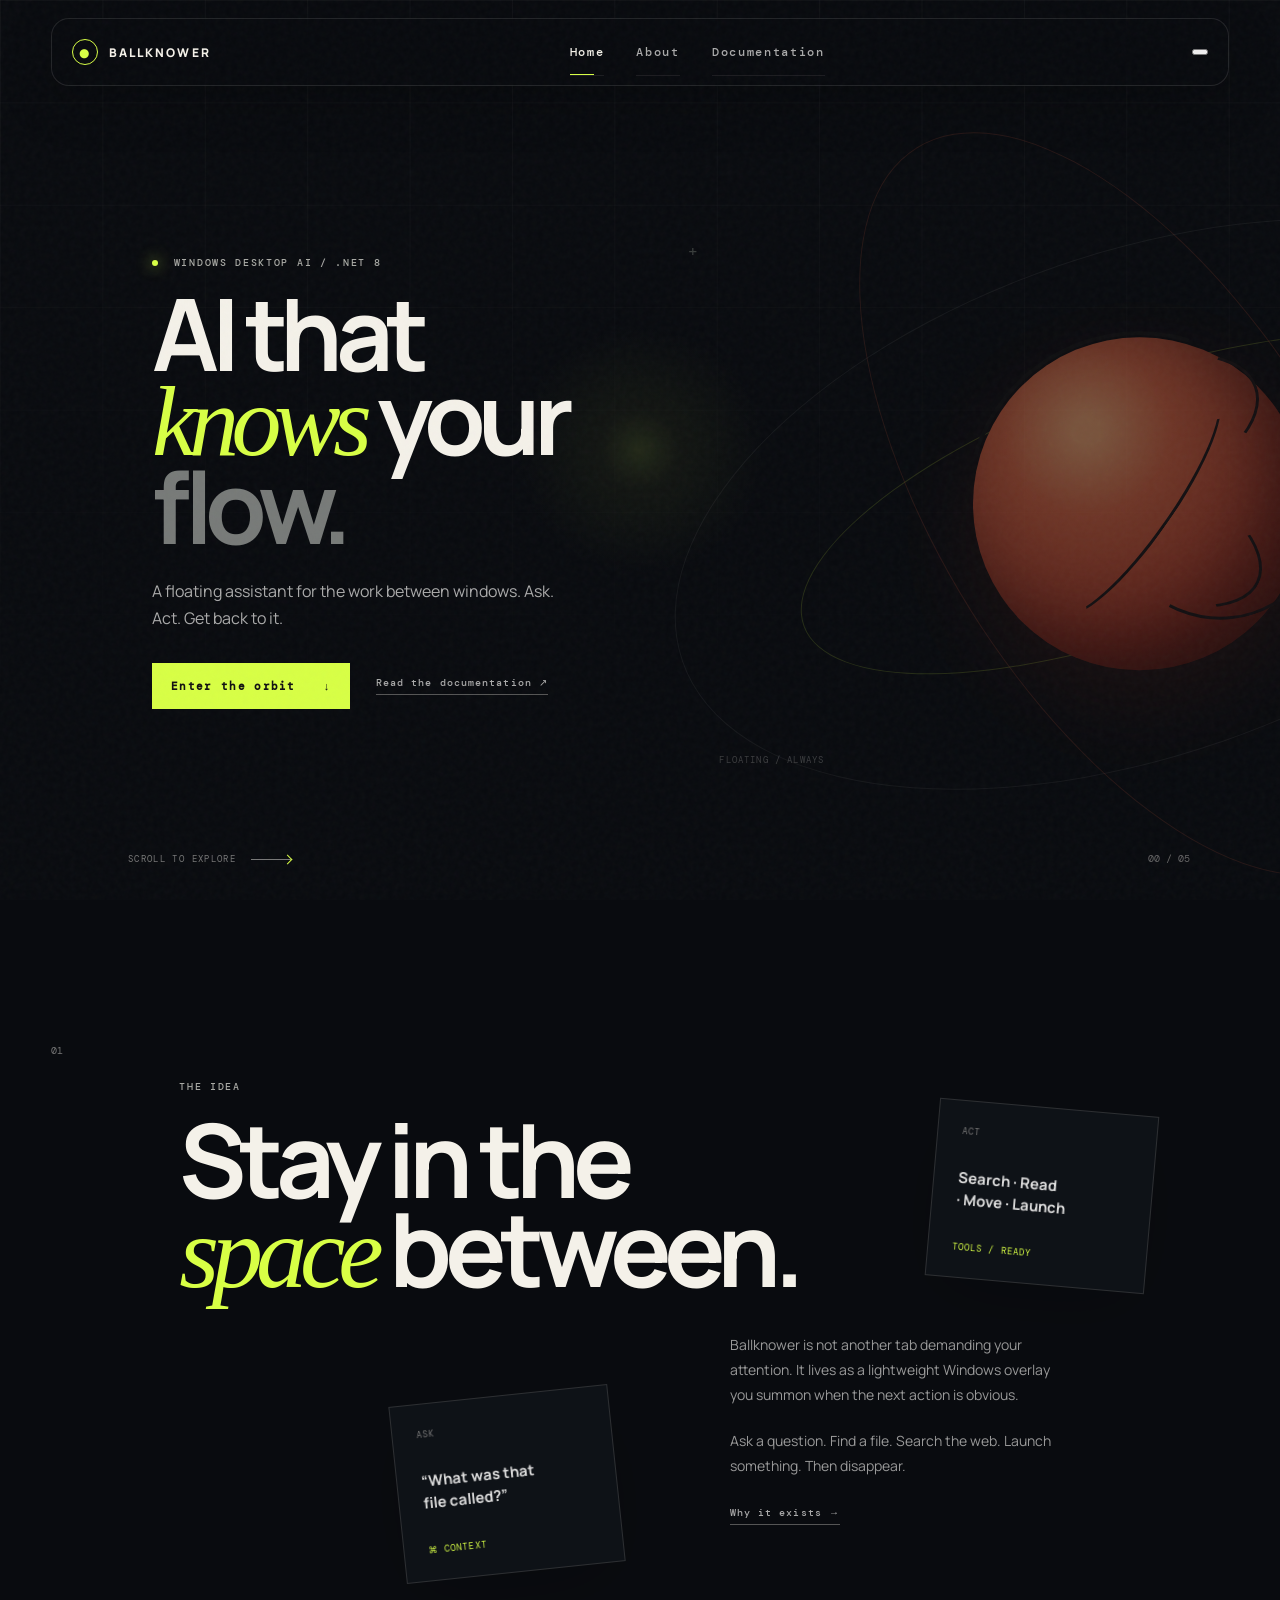
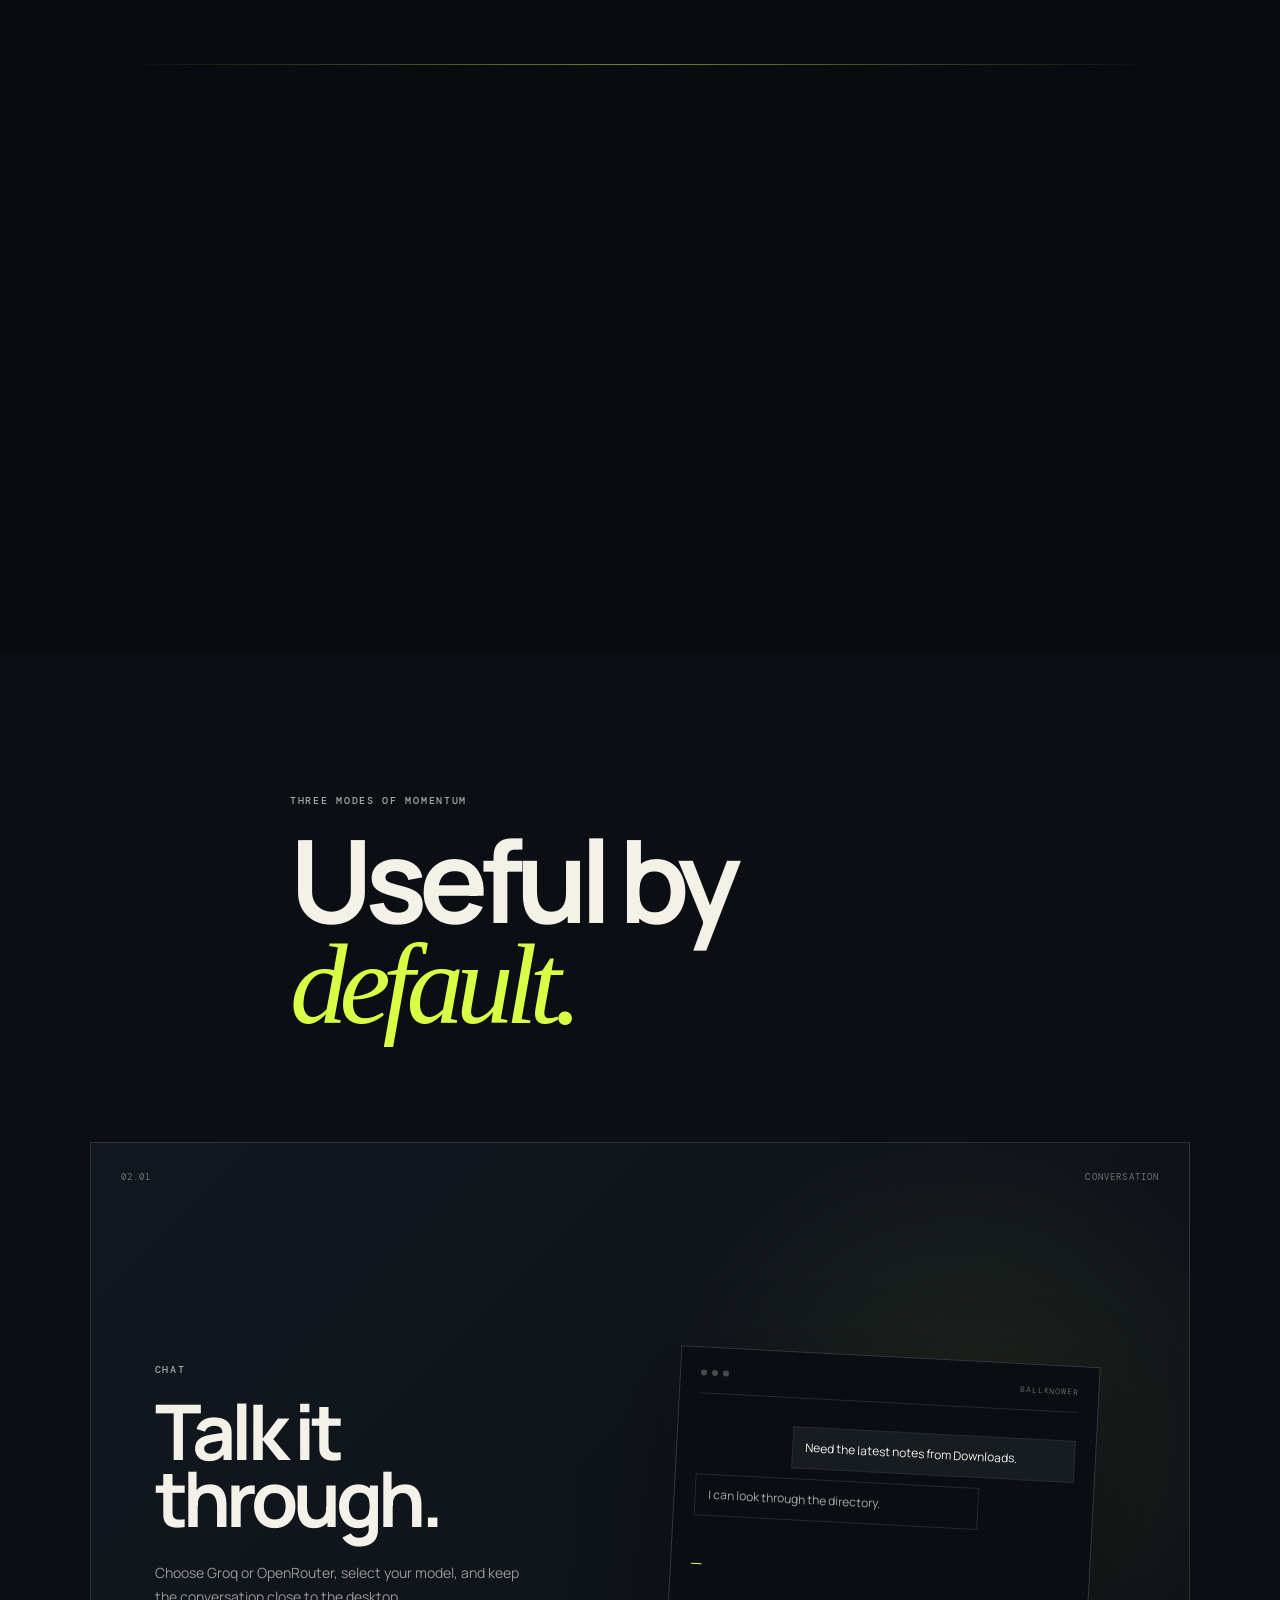
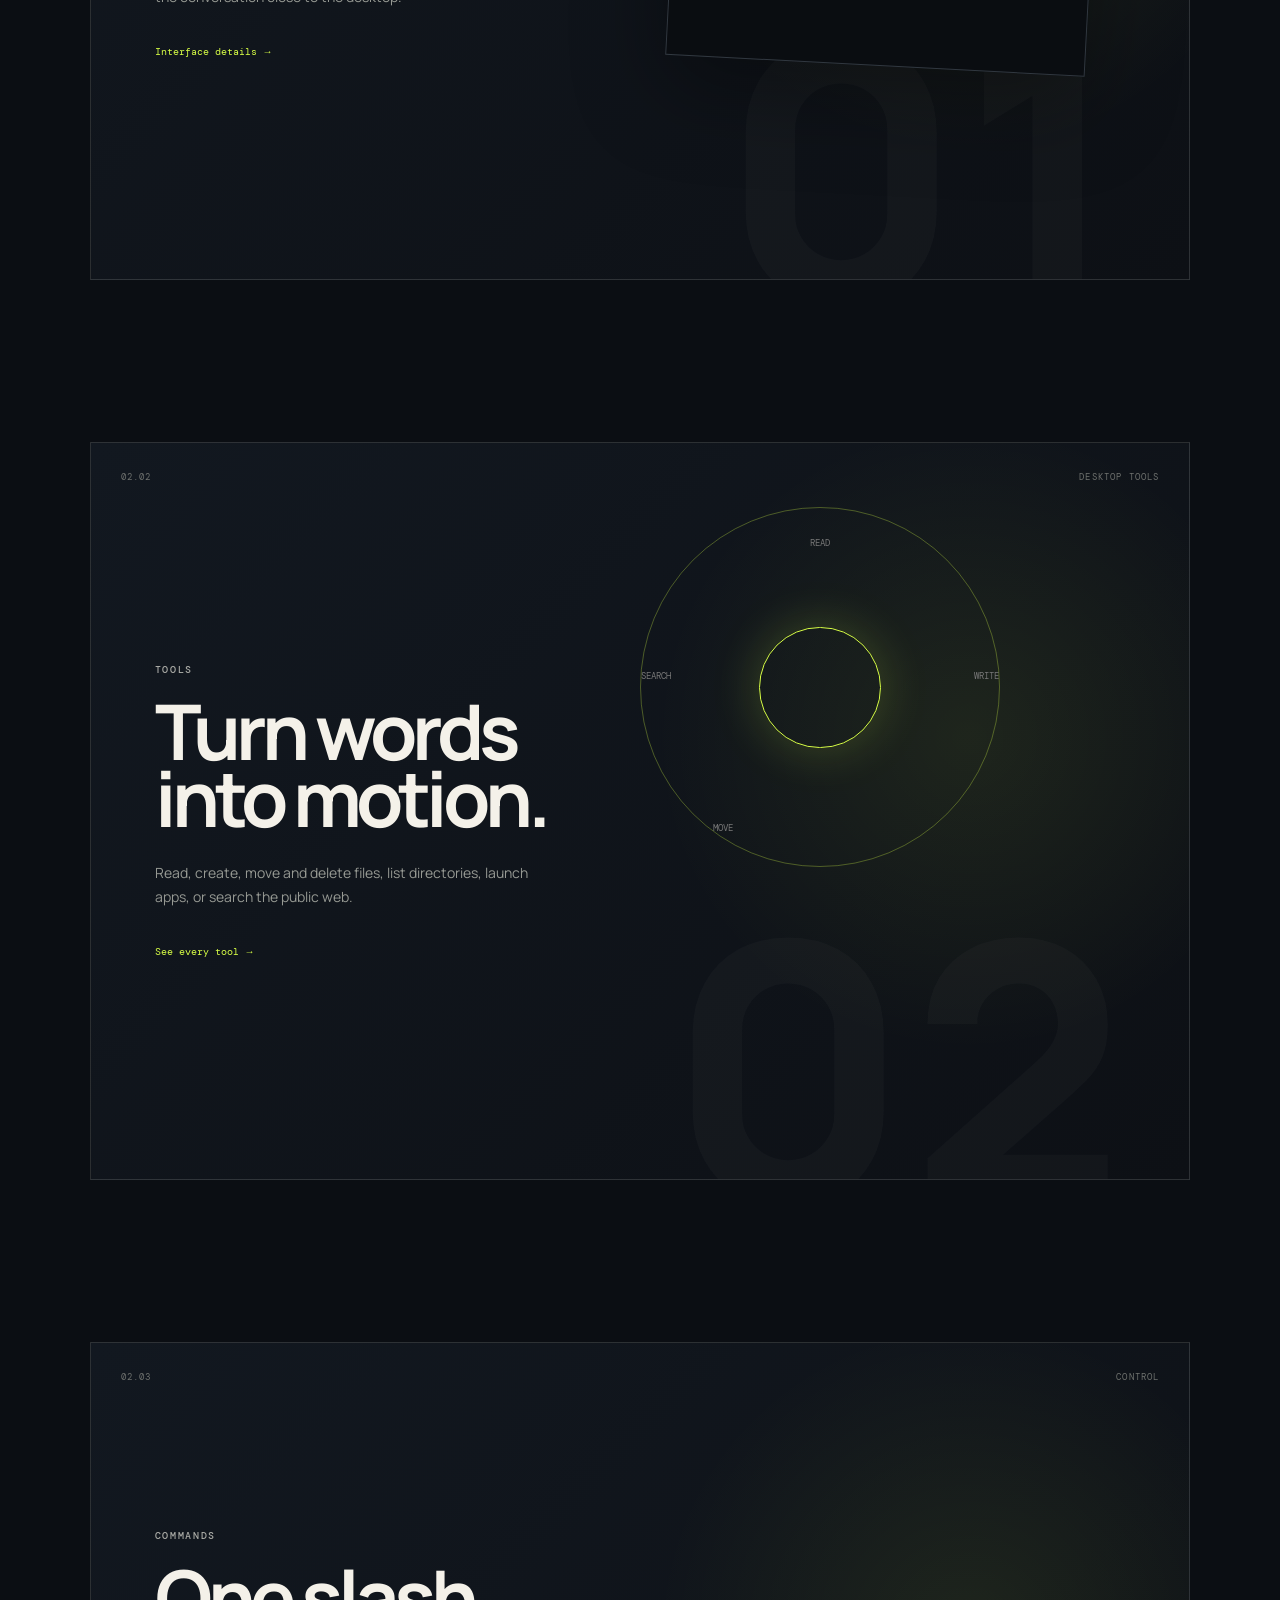
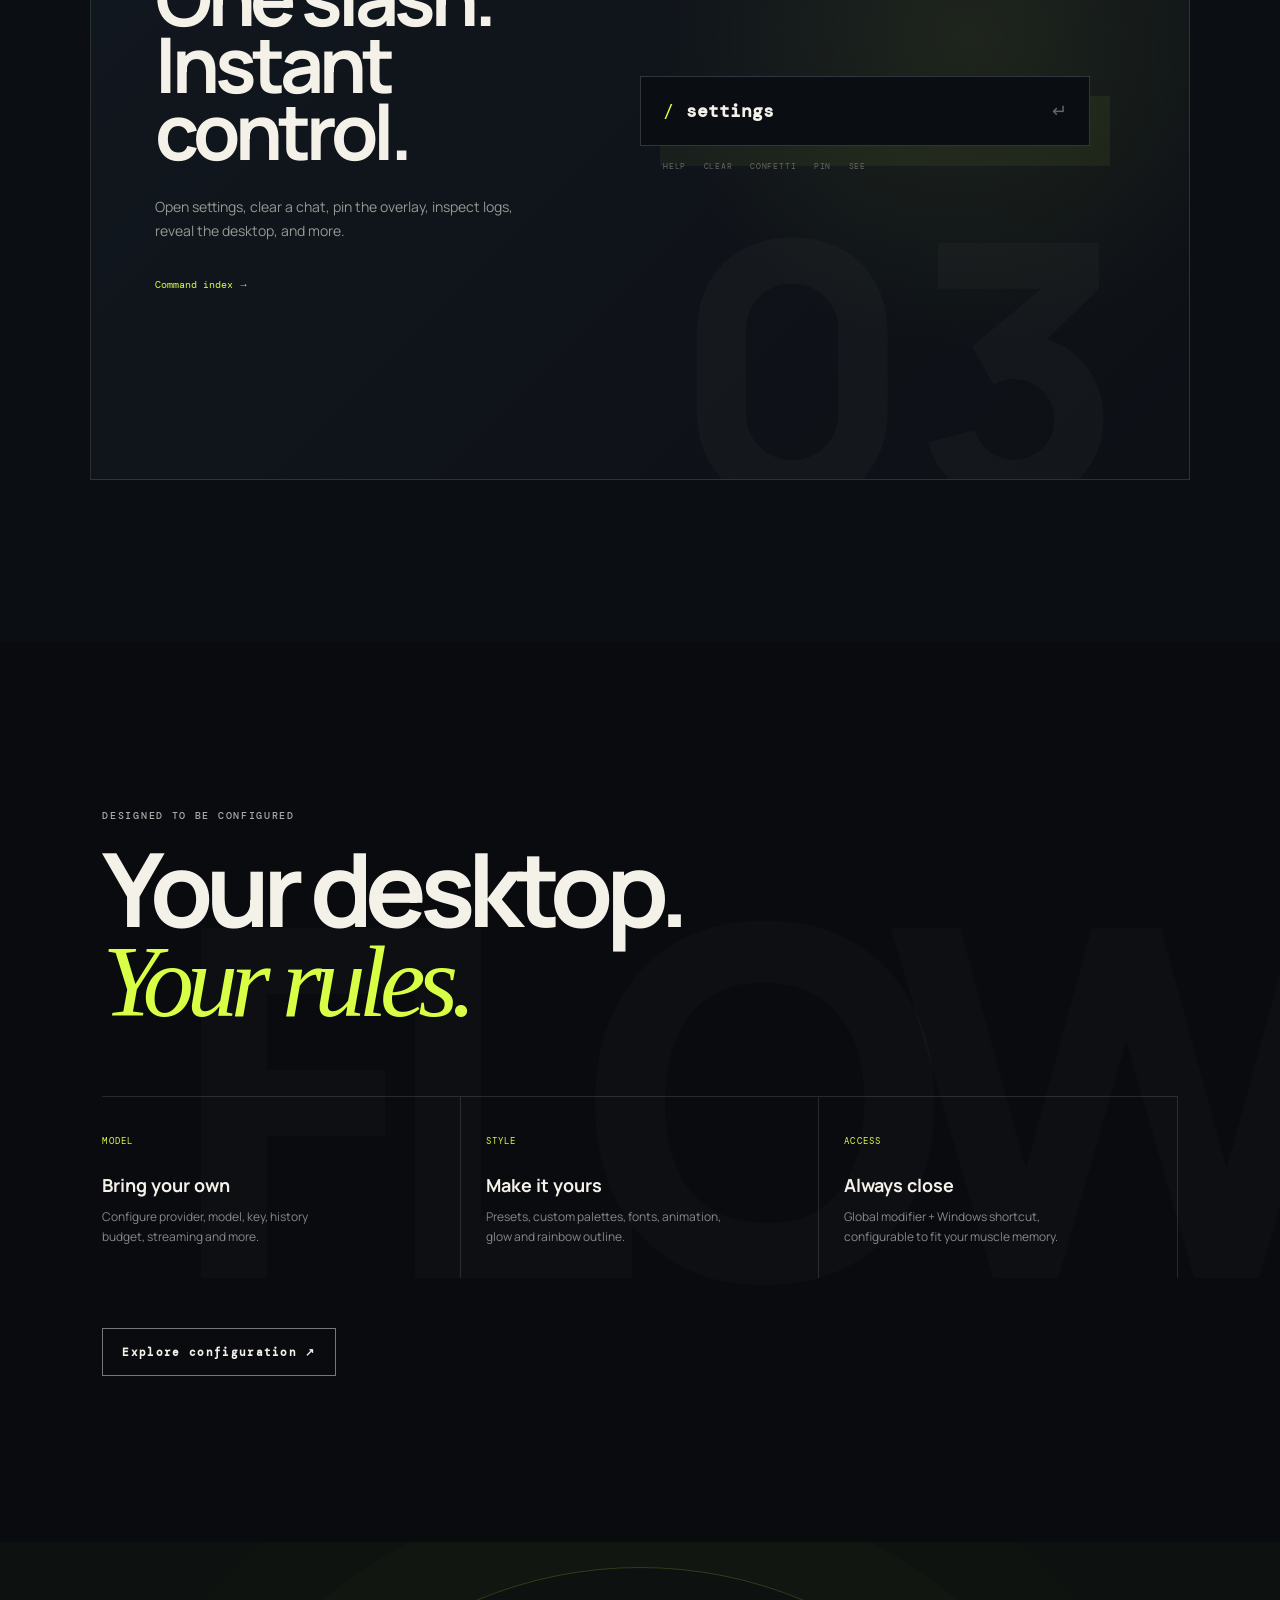
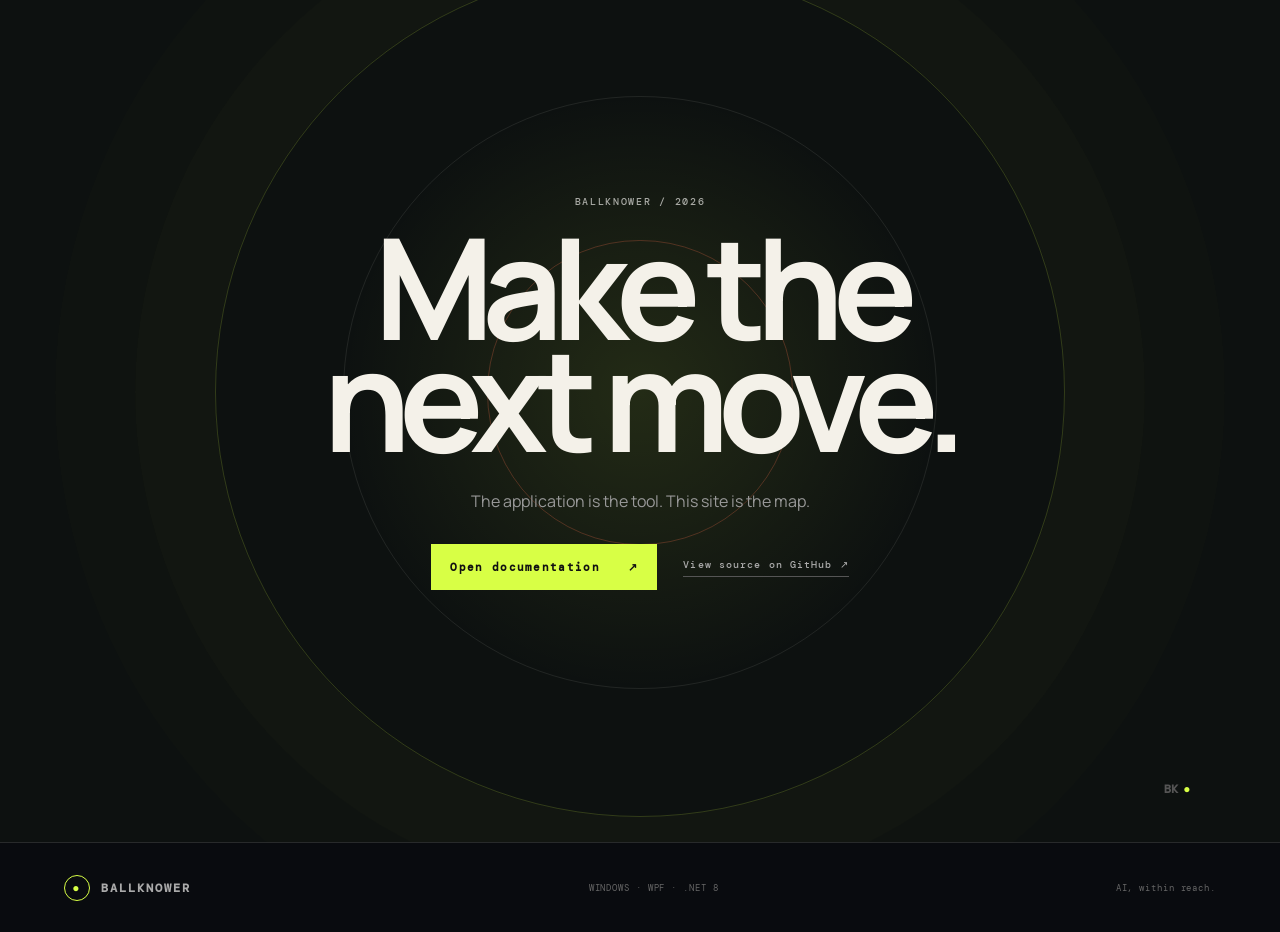
==== commit 27b8c77c: "Load dedicated mobile layout on Home" ====
--- a/docs/index.html
+++ b/docs/index.html
@@ -8,7 +8,7 @@
 <link rel="preconnect" href="https://fonts.googleapis.com">
 <link rel="preconnect" href="https://fonts.gstatic.com" crossorigin>
 <link href="https://fonts.googleapis.com/css2?family=DM+Mono:wght@400;500&family=Manrope:wght@400;500;600;700;800&display=swap" rel="stylesheet">
-<link rel="stylesheet" href="styles.css"><script>if(localStorage.getItem("ballknower-home-visited"))document.documentElement.classList.add("skip-loader");</script><script src="script.js" defer></script>
+<link rel="stylesheet" href="styles.css"><link rel="stylesheet" href="mobile.css" media="(max-width: 800px)"><script>if(localStorage.getItem("ballknower-home-visited"))document.documentElement.classList.add("skip-loader");</script><script src="script.js" defer></script>
 </head>
 <body class="site home-page">
 <div class="noise" aria-hidden="true"></div>
--- a/docs/styles.css
+++ b/docs/styles.css
@@ -1,6 +1,6 @@
 :root{--bg:#090b0f;--panel:#10141a;--ink:#f4f1e9;--muted:#9b9b97;--line:rgba(244,241,233,.13);--acid:#d8ff45;--orange:#ff714b;--cyan:#8cf5e7;--max:1380px}
 *{box-sizing:border-box}html{scroll-behavior:smooth;background:var(--bg)}body{margin:0;background:var(--bg);color:var(--ink);font-family:Manrope,system-ui,sans-serif;overflow-x:hidden}body:before{content:"";position:fixed;inset:0;pointer-events:none;background:radial-gradient(circle at 75% 12%,rgba(216,255,69,.08),transparent 26%),radial-gradient(circle at 20% 80%,rgba(255,113,75,.06),transparent 28%);z-index:-2}.noise{position:fixed;inset:0;opacity:.045;pointer-events:none;z-index:50;background-image:url("data:image/svg+xml,%3Csvg viewBox='0 0 180 180' xmlns='http://www.w3.org/2000/svg'%3E%3Cfilter id='n'%3E%3CfeTurbulence type='fractalNoise' baseFrequency='.9' numOctaves='4' stitchTiles='stitch'/%3E%3C/filter%3E%3Crect width='100%25' height='100%25' filter='url(%23n)' opacity='.7'/%3E%3C/svg%3E")}.cursor-glow{position:fixed;left:50vw;top:50vh;width:360px;height:360px;border-radius:50%;background:radial-gradient(circle,rgba(216,255,69,.13),rgba(216,255,69,.045) 22%,transparent 68%);pointer-events:none;transform:translate(-50%,-50%);z-index:35;mix-blend-mode:screen;opacity:.9;will-change:left,top;filter:blur(.2px)}
-.site-header{position:fixed;z-index:40;top:18px;left:4vw;right:4vw;height:64px;padding:0 20px;display:grid;grid-template-columns:1fr auto 1fr;align-items:center;border:1px solid rgba(244,241,233,.11);border-radius:18px;background:rgba(9,11,15,.68);backdrop-filter:blur(22px);box-shadow:0 16px 50px rgba(0,0,0,.22)}.brand{display:flex;gap:11px;align-items:center;justify-self:start;color:var(--ink);text-decoration:none;font-size:12px;font-weight:800;letter-spacing:.17em}.brand-mark{display:grid;place-items:center;width:26px;height:26px;border:1px solid var(--acid);color:var(--acid);border-radius:50%;font-size:12px}.nav{display:flex;align-items:center;justify-content:center;gap:32px;margin:0;justify-self:center}.nav-link,.github-link,.sound-toggle{font:500 10px "DM Mono",monospace;letter-spacing:.14em;text-decoration:none;color:#aaa;transition:.25s}.nav-link{position:relative;padding:8px 0}.nav-link:hover,.nav-link.active,.github-link:hover{color:var(--ink)}.nav-link.active:after{content:"";position:absolute;left:0;right:0;bottom:0;height:1px;background:var(--acid)}.header-tools{display:flex;justify-self:end;gap:24px;align-items:center}.github-link{white-space:nowrap}.nav-toggle{display:none;background:none;border:0}.skip-loader .loader{display:none!important}.about-page .cursor-glow,.documentation-page .cursor-glow{z-index:35}.page-orbit{position:fixed;width:48vw;max-width:720px;aspect-ratio:1;border:1px solid rgba(216,255,69,.08);border-radius:50%;right:-24vw;top:18vh;pointer-events:none;z-index:-1;animation:pageOrbit 24s linear infinite}.page-orbit:before,.page-orbit:after{content:"";position:absolute;border:1px solid rgba(244,241,233,.06);border-radius:50%;inset:13%;animation:pageOrbit 18s linear infinite reverse}.page-orbit:after{inset:31%;border-color:rgba(255,113,75,.1)}.orbit-docs{right:-26vw;top:12vh}.orbit-about{right:-22vw;top:20vh}.page-scan{position:fixed;left:0;right:0;top:-20vh;height:1px;background:linear-gradient(90deg,transparent,var(--acid),transparent);opacity:.16;pointer-events:none;z-index:1;animation:pageScan 9s ease-in-out infinite}@keyframes pageOrbit{to{transform:rotate(360deg)}}@keyframes pageScan{0%,100%{transform:translateY(0);opacity:0}12%{opacity:.16}50%{opacity:.22}88%{opacity:.08}100%{transform:translateY(120vh)}}.loader{position:fixed;inset:0;background:#090b0f;z-index:100;display:grid;place-content:center;justify-items:center;gap:22px;animation:loaderOut .9s 1.15s cubic-bezier(.77,0,.18,1) forwards}.loader-mark{font:800 52px Manrope;color:var(--acid);letter-spacing:-.08em}.loader-line{width:190px;height:1px;background:#292e35;overflow:hidden}.loader-line span{display:block;height:100%;background:var(--acid);animation:load 1s .15s cubic-bezier(.7,0,.2,1) forwards;transform-origin:left;transform:scaleX(0)}.loader p{font:10px "DM Mono";letter-spacing:.16em;color:#777}@keyframes load{to{transform:scaleX(1)}}@keyframes loaderOut{to{opacity:0;visibility:hidden;pointer-events:none}}
+.site-header{position:fixed;z-index:40;top:18px;left:4vw;right:4vw;height:64px;padding:0 20px;display:grid;grid-template-columns:1fr auto 1fr;align-items:center;border:1px solid rgba(244,241,233,.11);border-radius:18px;background:rgba(9,11,15,.68);backdrop-filter:blur(22px);box-shadow:0 16px 50px rgba(0,0,0,.22)}.brand{display:flex;gap:11px;align-items:center;justify-self:start;color:var(--ink);text-decoration:none;font-size:12px;font-weight:800;letter-spacing:.17em}.brand-mark{display:grid;place-items:center;width:26px;height:26px;border:1px solid var(--acid);color:var(--acid);border-radius:50%;font-size:12px}.nav{display:flex;align-items:center;justify-content:center;gap:32px;margin:0;justify-self:center}.nav-link,.github-link,.sound-toggle{font:500 10px "DM Mono",monospace;letter-spacing:.14em;text-decoration:none;color:#aaa;transition:.25s}.nav-link{position:relative;padding:8px 0}.nav-link:hover,.nav-link.active,.github-link:hover{color:var(--ink)}.nav-link.active:after{content:"";position:absolute;left:0;right:0;bottom:0;height:1px;background:var(--acid)}.header-tools{display:flex;justify-self:end;gap:24px;align-items:center}.github-link{white-space:nowrap}.nav-toggle{display:none!important;background:none;border:0}.skip-loader .loader{display:none!important}.about-page .cursor-glow,.documentation-page .cursor-glow{z-index:35}.page-orbit{position:fixed;width:48vw;max-width:720px;aspect-ratio:1;border:1px solid rgba(216,255,69,.08);border-radius:50%;right:-24vw;top:18vh;pointer-events:none;z-index:-1;animation:pageOrbit 24s linear infinite}.page-orbit:before,.page-orbit:after{content:"";position:absolute;border:1px solid rgba(244,241,233,.06);border-radius:50%;inset:13%;animation:pageOrbit 18s linear infinite reverse}.page-orbit:after{inset:31%;border-color:rgba(255,113,75,.1)}.orbit-docs{right:-26vw;top:12vh}.orbit-about{right:-22vw;top:20vh}.page-scan{position:fixed;left:0;right:0;top:-20vh;height:1px;background:linear-gradient(90deg,transparent,var(--acid),transparent);opacity:.16;pointer-events:none;z-index:1;animation:pageScan 9s ease-in-out infinite}@keyframes pageOrbit{to{transform:rotate(360deg)}}@keyframes pageScan{0%,100%{transform:translateY(0);opacity:0}12%{opacity:.16}50%{opacity:.22}88%{opacity:.08}100%{transform:translateY(120vh)}}.loader{position:fixed;inset:0;background:#090b0f;z-index:100;display:grid;place-content:center;justify-items:center;gap:22px;animation:loaderOut .9s 1.15s cubic-bezier(.77,0,.18,1) forwards}.loader-mark{font:800 52px Manrope;color:var(--acid);letter-spacing:-.08em}.loader-line{width:190px;height:1px;background:#292e35;overflow:hidden}.loader-line span{display:block;height:100%;background:var(--acid);animation:load 1s .15s cubic-bezier(.7,0,.2,1) forwards;transform-origin:left;transform:scaleX(0)}.loader p{font:10px "DM Mono";letter-spacing:.16em;color:#777}@keyframes load{to{transform:scaleX(1)}}@keyframes loaderOut{to{opacity:0;visibility:hidden;pointer-events:none}}
 .scene-section{position:relative;min-height:100vh}.hero{height:100svh;min-height:720px;display:grid;align-items:center;padding:120px 7vw 70px;overflow:hidden}.hero-grid{position:absolute;inset:0;background-image:linear-gradient(var(--line) 1px,transparent 1px),linear-gradient(90deg,var(--line) 1px,transparent 1px);background-size:8vw 8vw;mask-image:linear-gradient(to bottom,black,transparent 85%);opacity:.28}.hero-copy{position:relative;z-index:3;max-width:660px}.kicker{font:500 10px "DM Mono",monospace;letter-spacing:.17em;color:#a9aaa5;margin:0 0 22px}.pulse-dot{display:inline-block;width:6px;height:6px;background:var(--acid);border-radius:50%;margin-right:8px;box-shadow:0 0 15px var(--acid)}h1,h2,h3,p{margin-top:0}.hero h1{font-size:clamp(68px,8.7vw,132px);line-height:.84;letter-spacing:-.075em;margin:0 0 30px;font-weight:700}.hero h1 em,h2 em{font-family:Georgia,serif;font-weight:400;color:var(--acid)}.hero h1 span{color:#777a78}.hero-lead{font-size:16px;line-height:1.65;color:#aaa;max-width:420px}.hero-actions{display:flex;gap:26px;align-items:center;margin-top:32px}.button{display:inline-flex;align-items:center;gap:28px;text-decoration:none;font:600 11px "DM Mono";letter-spacing:.12em;padding:16px 19px;transition:.3s}.button-solid{background:var(--acid);color:#111}.button-solid:hover{transform:translateY(-3px);box-shadow:0 12px 35px rgba(216,255,69,.14)}.button-outline{border:1px solid #777;color:var(--ink)}.button-outline:hover{border-color:var(--acid);color:var(--acid)}.text-link{font:500 10px "DM Mono";letter-spacing:.11em;color:#aaa;text-decoration:none;border-bottom:1px solid #555;padding-bottom:5px}.text-link:hover{color:var(--acid);border-color:var(--acid)}.hero-object{position:absolute;width:min(54vw,760px);height:min(54vw,760px);right:-1vw;top:51%;transform:translateY(-50%);display:grid;place-items:center;opacity:.96}.ball{width:clamp(180px,26vw,380px);aspect-ratio:1;border-radius:50%;background:radial-gradient(circle at 34% 28%,#ffab74 0 4%,#e86a44 26%,#b73725 67%,#6c1d18 100%);box-shadow:inset -35px -30px 70px rgba(0,0,0,.45),0 30px 100px rgba(255,87,45,.16);position:relative;animation:float 6s ease-in-out infinite}.ball:before,.ball:after,.ball span,.ball i,.ball b{content:"";position:absolute;display:block;border:clamp(3px,.3vw,5px) solid #211716;border-radius:50%}.ball:before{inset:-2%;border-width:clamp(4px,.35vw,7px);border-color:#171414 transparent transparent transparent;transform:rotate(-28deg)}.ball:after{inset:10% 40%;border-color:transparent #211716 transparent transparent;transform:rotate(35deg)}.ball span{inset:15% -7% 15% 40%;border-color:transparent transparent #211716 transparent;transform:rotate(-18deg)}.ball i{inset:34% 10% 25% 0;border-color:transparent #211716 transparent transparent;transform:rotate(25deg)}.ball b{inset:-10% 30% 35% 30%;border-color:#211716 transparent transparent transparent;transform:rotate(70deg)}@keyframes float{50%{transform:translateY(-18px) rotate(3deg)}}.orbit{position:absolute;border:1px solid rgba(216,255,69,.3);border-radius:50%;transform:rotate(-20deg)}.orbit-a{width:68%;height:24%;animation:spin 15s linear infinite}.orbit-b{width:80%;height:38%;border-color:rgba(255,113,75,.25);transform:rotate(58deg);animation:spin 22s linear infinite reverse}.orbit-c{width:48%;height:92%;border-color:rgba(244,241,233,.12);transform:rotate(71deg);animation:spin 28s linear infinite}@keyframes spin{to{transform:rotate(340deg)}}.crosshair{position:absolute;color:#747a72;font:16px "DM Mono"}.crosshair-a{left:7%;top:25%}.crosshair-b{right:12%;bottom:22%}.object-label{position:absolute;font:9px "DM Mono";letter-spacing:.13em;color:#777}.label-a{right:9%;top:20%}.label-b{left:10%;bottom:25%}.scroll-cue{position:absolute;bottom:35px;left:8vw;display:flex;align-items:center;gap:15px;font:9px "DM Mono";letter-spacing:.15em;color:#777}.scroll-cue i{width:40px;height:1px;background:#777;position:relative}.scroll-cue i:after{content:"";position:absolute;width:6px;height:6px;border-right:1px solid var(--acid);border-bottom:1px solid var(--acid);right:0;top:-3px;transform:rotate(-45deg)}.hero-index{position:absolute;right:8vw;bottom:35px;font:10px "DM Mono";color:#666}
 .marquee{border-top:1px solid var(--line);border-bottom:1px solid var(--line);overflow:hidden;white-space:nowrap;padding:20px 0}.marquee-track{display:inline-flex;gap:45px;align-items:center;min-width:max-content;animation:marquee 28s linear infinite;font:700 13px "DM Mono";letter-spacing:.1em}.marquee b{color:var(--acid);font-size:18px}@keyframes marquee{to{transform:translateX(-50%)}}
 .story{min-height:150vh}.story-sticky{height:100vh;position:sticky;top:0;padding:14vh 9vw;overflow:hidden}.section-number{position:absolute;left:4vw;top:16vh;font:10px "DM Mono";color:#777}.story-title{position:absolute;left:14vw;top:20vh}.story-title h2,.feature-head h2,.manifesto h2{font-size:clamp(55px,8vw,125px);line-height:.87;letter-spacing:-.07em;margin:0}.story-copy{position:absolute;left:57vw;top:48vh;max-width:330px;color:#999;line-height:1.8;font-size:14px}.story-copy p{margin-bottom:20px}.floating-card{position:absolute;border:1px solid var(--line);background:rgba(16,20,26,.72);backdrop-filter:blur(14px);padding:24px;width:220px;box-shadow:0 20px 80px rgba(0,0,0,.2)}.floating-card span,.floating-card small{display:block;font:9px "DM Mono";letter-spacing:.12em;color:#777}.floating-card strong{display:block;font-size:15px;line-height:1.45;margin:30px 0;color:#ddd}.floating-card small{color:var(--acid)}.card-one{left:31vw;top:55vh;transform:rotate(-6deg);animation:cardFloat 7s ease-in-out infinite}.card-two{right:10vw;top:23vh;transform:rotate(5deg);animation:cardFloat 8s 1s ease-in-out infinite}@keyframes cardFloat{50%{translate:0 -16px}}.story-line{position:absolute;left:9vw;right:9vw;bottom:15vh;height:1px;background:linear-gradient(90deg,transparent,var(--acid),transparent);opacity:.5}
@@ -11,3 +11,94 @@
 .reveal{opacity:0;transform:translateY(30px);transition:opacity .9s ease,transform 1s cubic-bezier(.2,.8,.2,1)}.is-visible{opacity:1;transform:none}.page-leaving main{opacity:0;transform:translateY(-12px);transition:.2s}.page-leaving{overflow:hidden}
 .about-page .docs-layout,.documentation-page .docs-layout{position:relative}.about-page .docs-content,.documentation-page .docs-content{position:relative}.about-page .docs-content:before,.documentation-page .docs-content:before{content:"";position:absolute;left:-35px;top:20px;bottom:20px;width:1px;background:linear-gradient(to bottom,transparent,var(--acid),transparent);opacity:.14}.about-page .doc-section,.documentation-page .doc-section{position:relative;transition:transform .5s ease,border-color .5s ease}.about-page .doc-section:hover,.documentation-page .doc-section:hover{transform:translateX(6px);border-color:rgba(216,255,69,.3)}.about-page .doc-section:after,.documentation-page .doc-section:after{content:"";position:absolute;right:0;top:65px;width:5px;height:5px;border:1px solid var(--acid);opacity:.3;box-shadow:0 0 18px rgba(216,255,69,.3);animation:sectionPulse 3s ease-in-out infinite}.about-page h1,.documentation-page h1{position:relative}.about-page h1:after,.documentation-page h1:after{content:"SYSTEM / ONLINE";position:absolute;left:4px;top:calc(100% + 18px);font:9px "DM Mono";letter-spacing:.16em;color:#555}.about-page .docs-lead,.documentation-page .docs-lead{position:relative}.about-page .docs-lead:before,.documentation-page .docs-lead:before{content:"";display:block;width:70px;height:1px;background:var(--acid);margin-bottom:24px;opacity:.7}@keyframes sectionPulse{50%{transform:translateY(18px);opacity:.75}}.docs-layout{max-width:1250px;margin:0 auto;padding:150px 5vw 100px;display:grid;grid-template-columns:230px minmax(0,780px);gap:90px}.docs-sidebar{position:sticky;top:120px;height:max-content;display:flex;flex-direction:column;gap:12px}.sidebar-title{font:9px "DM Mono";letter-spacing:.13em;color:#666;margin-bottom:15px}.docs-sidebar a{color:#777;text-decoration:none;font-size:11px;padding-left:12px;border-left:1px solid transparent}.docs-sidebar a:hover,.docs-sidebar a.section-active{color:var(--ink);border-color:var(--acid)}.sidebar-note{margin-top:30px;border-top:1px solid var(--line);padding-top:18px;color:#777;font:9px "DM Mono";line-height:1.6}.docs-content h1{font-size:clamp(65px,9vw,120px);line-height:.85;letter-spacing:-.075em;margin:0 0 30px}.title-period{color:var(--acid)}.docs-lead{font-size:19px;line-height:1.65;color:#999;max-width:700px;margin-bottom:90px}.doc-section{border-top:1px solid var(--line);padding:65px 0;scroll-margin-top:100px}.doc-section h2{font-size:36px;letter-spacing:-.04em;margin-bottom:22px}.doc-section h3{font-size:17px;margin-top:38px}.doc-section p,.doc-section li{font-size:14px;line-height:1.85;color:#999}.doc-section strong{color:#ddd}.doc-section ul,.doc-section ol{padding-left:22px}.doc-section code{font:12px "DM Mono";background:#151a20;color:var(--acid);padding:3px 6px}.callout{border-left:2px solid var(--acid);background:#10151a;padding:22px 25px;margin-bottom:20px}.callout p{margin:8px 0 0;color:#888;font-size:12px}.tag-row{display:flex;gap:8px;flex-wrap:wrap}.tag{border:1px solid #30363b;padding:7px 9px;font:9px "DM Mono";color:#888}.table-wrap{overflow-x:auto}.docs-content table{border-collapse:collapse;width:100%;margin:30px 0}.docs-content th,.docs-content td{border-bottom:1px solid var(--line);padding:15px;text-align:left;font-size:12px;line-height:1.6}.docs-content th{font:9px "DM Mono";letter-spacing:.1em;color:#666}.tool-card{border:1px solid var(--line);padding:25px;margin:15px 0;background:#0d1116}.tool-card h3{margin:0 0 8px}.tool-card p{margin:0}.tool-card dl{display:grid;grid-template-columns:110px 1fr;border-top:1px solid var(--line);padding-top:15px;margin-top:18px}.tool-card dt{font:9px "DM Mono";color:#666}.tool-card dd{margin:0;color:#999;font-size:12px}.docs-end{text-align:center;padding:80px 0}.docs-end span{font-size:30px;color:var(--acid)}.docs-end p{color:#777}.docs-end a{color:var(--acid);font:10px "DM Mono";text-decoration:none}
 @media(max-width:800px){.page-orbit{width:100vw;right:-55vw;top:18vh}.page-scan{display:none}.about-page .docs-content:before,.documentation-page .docs-content:before{display:none}.about-page .doc-section:hover,.documentation-page .doc-section:hover{transform:none}.about-page h1:after,.documentation-page h1:after{position:static;display:block;margin-top:18px}.about-page .doc-section:after,.documentation-page .doc-section:after{right:5px}}.site-header{height:68px;padding:0 20px;display:flex;justify-content:space-between}.brand{flex:0 0 auto}.nav-toggle{display:flex;flex-direction:column;justify-content:center;gap:4px;order:2;margin-left:auto;padding:8px}.nav-toggle span{width:20px;height:1px;background:#aaa;transition:.25s}.header-tools{order:3;margin-left:8px}.sound-label,.github-link{display:none}.nav{position:fixed;top:68px;left:0;right:0;background:rgba(9,11,15,.97);padding:22px 25px 28px;display:none;flex-direction:column;align-items:stretch;gap:0;margin:0;border-bottom:1px solid var(--line);box-shadow:0 18px 40px rgba(0,0,0,.28)}.nav.is-open{display:flex}.nav-link{font-size:12px;padding:15px 0;border-bottom:1px solid rgba(244,241,233,.08)}.nav-link.active:after{left:0;right:auto;width:24px;bottom:0}.hero{padding:120px 24px 55px;min-height:820px;display:flex;align-items:center}.hero-copy{max-width:600px}.hero-object{width:82vw;height:82vw;right:-30vw;top:56%;opacity:.45}.hero h1{font-size:clamp(60px,15vw,100px)}.cursor-glow{width:260px;height:260px}@media(prefers-reduced-motion:reduce){.cursor-glow{display:none}html{scroll-behavior:auto}.loader{animation:none;opacity:0;visibility:hidden}.ball,.orbit,.floating-card,.chat-window,.finale-ring,.marquee-track,.sound-bars i{animation:none}.reveal{opacity:1;transform:none;transition:none}}
+
+/* Desktop composition refinements */
+@media(min-width:901px){
+  .home-page .hero-copy{margin-left:3.5vw}
+  .home-page .hero .scroll-cue{left:10vw}
+  .home-page .hero .hero-index{right:7vw}
+  .home-page .nav{display:flex!important;visibility:visible!important;opacity:1!important}
+  .home-page .site-header .nav-link,
+  .about-page .site-header .nav-link,
+  .documentation-page .site-header .nav-link{display:block!important}
+}
+
+/* Never let the removed marquee leave spacing behind. */
+.home-page .story{margin-top:0}
+
+
+/* Final navigation behavior: hamburger is mobile-only. */
+.nav-toggle{display:none!important}
+.nav{position:static;background:none;padding:0;border:0;box-shadow:none;flex-direction:row;align-items:center;gap:32px;margin:0;justify-self:center}
+@media(max-width:800px){
+  .site-header{height:68px;padding:0 20px;display:flex;justify-content:space-between}
+  .nav-toggle{display:flex!important;flex-direction:column;justify-content:center;gap:4px;order:2;margin-left:auto;padding:8px}
+  .nav-toggle span{width:20px;height:1px;background:#aaa;transition:.25s}
+  .header-tools{order:3;margin-left:8px}
+  .nav{position:fixed;top:68px;left:0;right:0;background:rgba(9,11,15,.97);padding:22px 25px 28px;display:none;flex-direction:column;align-items:stretch;gap:0;margin:0;border-bottom:1px solid var(--line);box-shadow:0 18px 40px rgba(0,0,0,.28);justify-self:auto}
+  .nav.is-open{display:flex}
+  .nav-link{font-size:12px;padding:15px 0;border-bottom:1px solid rgba(244,241,233,.08)}
+  .nav-link.active:after{left:0;right:auto;width:24px;bottom:0}
+}
+
+/* No artificial navigation/scroll delay. */
+html{scroll-behavior:auto}
+.page-leaving main{opacity:1;transform:none;transition:none}
+.page-leaving{overflow:visible}
+
+
+/* Center the desktop hero composition more deliberately. */
+@media(min-width:901px){
+  .home-page .hero-copy{margin-left:10vw}
+}
+
+
+/* Small-phone layout: prevent decorative layers and cards from colliding. */
+@media(max-width:600px){
+  .site-header{left:10px;right:10px;top:8px;height:56px;padding:0 14px;border-radius:14px}
+  .brand{font-size:10px;letter-spacing:.13em;gap:8px}
+  .brand-mark{width:22px;height:22px;font-size:10px}
+  .hero{min-height:760px;height:auto;padding:105px 20px 45px;display:flex;align-items:flex-start;position:relative}
+  .hero-copy{width:100%;max-width:none;margin:0!important;padding-top:35px;z-index:5}
+  .hero h1{font-size:clamp(54px,16vw,82px);line-height:.86;letter-spacing:-.07em;margin-bottom:24px}
+  .kicker{font-size:9px;letter-spacing:.12em;line-height:1.5;max-width:290px}
+  .hero-lead{font-size:14px;line-height:1.55;max-width:310px}
+  .hero-actions{display:flex;flex-direction:column;align-items:flex-start;gap:18px;margin-top:25px}
+  .hero-object{width:105vw;height:105vw;right:-43vw;top:auto;bottom:-17vw;opacity:.28;z-index:1}
+  .hero .scroll-cue{left:20px;bottom:18px;font-size:8px;gap:9px}
+  .hero .hero-index{right:20px;bottom:18px;font-size:8px}
+  .story{min-height:auto}
+  .story-sticky{height:auto;min-height:760px;position:relative;padding:90px 20px 70px;overflow:hidden}
+  .section-number{left:20px;top:45px}
+  .story-title{position:relative;left:auto;top:auto;margin-top:25px}
+  .story-title h2,.feature-head h2,.manifesto h2{font-size:clamp(48px,14vw,72px);line-height:.9}
+  .story-copy{position:relative;left:auto;top:auto;max-width:100%;margin-top:45px;font-size:13px}
+  .floating-card{position:relative;width:min(100%,260px);left:auto!important;right:auto!important;top:auto!important;margin:35px 0 0;padding:20px}
+  .card-one{transform:rotate(-3deg)}
+  .card-two{transform:rotate(3deg);margin-left:auto}
+  .story-line{left:20px;right:20px;bottom:30px}
+  .feature-section{padding:85px 20px 100px}
+  .feature-head{margin-bottom:60px}
+  .feature-stack{gap:60px}
+  .feature-panel{min-height:auto;display:flex;flex-direction:column;gap:50px;padding:55px 24px 40px}
+  .panel-copy h3{font-size:clamp(46px,13vw,68px)}
+  .panel-visual{width:100%;overflow:hidden}
+  .chat-window{width:100%;height:250px;transform:rotate(1deg)}
+  .tool-orbit{width:65vw;max-width:280px}
+  .command-display{font-size:13px;width:100%;padding:17px}
+  .manifesto{min-height:auto;padding:100px 20px}
+  .manifesto-bg{font-size:55vw}
+  .manifesto-grid{grid-template-columns:1fr}
+  .manifesto-grid>div,.manifesto-grid>div+div{padding:22px 0;border-right:0;border-bottom:1px solid var(--line)}
+  .finale{min-height:720px;padding:80px 20px}
+  .finale h2{font-size:clamp(58px,16vw,92px)}
+  .finale-ring{width:115vw}
+  .site-footer{padding:20px;min-height:110px;flex-direction:column;justify-content:center;gap:18px;text-align:center}
+  .docs-layout{padding:115px 20px 70px;display:block}
+  .docs-sidebar{position:static;margin-bottom:60px}
+  .docs-content h1{font-size:clamp(54px,15vw,82px)}
+  .docs-lead{font-size:16px;margin-bottom:55px}
+  .doc-section{padding:45px 0;scroll-margin-top:80px}
+  .doc-section h2{font-size:29px}
+  .doc-section p,.doc-section li{font-size:13px;line-height:1.75}
+}
--- a/docs/mobile.css
+++ b/docs/mobile.css
@@ -0,0 +1,160 @@
+/* Ballknower — dedicated mobile composition */
+@media(max-width:800px){
+  html{scroll-behavior:auto}
+  body{overflow-x:hidden}
+  .cursor-glow{width:220px;height:220px;opacity:.45}
+  .page-orbit{width:125vw;right:-72vw;top:16vh;opacity:.55}
+  .site-header{
+    top:10px;left:12px;right:12px;height:58px;padding:0 14px;
+    display:flex;align-items:center;justify-content:space-between;
+    border-radius:15px;z-index:60;
+  }
+  .brand{font-size:10px;letter-spacing:.13em;gap:8px}
+  .brand-mark{width:23px;height:23px;font-size:10px}
+  .nav-toggle{
+    display:flex!important;order:2;flex:0 0 auto;margin-left:auto;
+    width:38px;height:38px;padding:8px;gap:4px;
+    flex-direction:column;justify-content:center;align-items:center;
+  }
+  .nav-toggle span{width:20px;height:1px;background:#aaa}
+  .header-tools{order:3;margin-left:5px}
+  .sound-label,.github-link{display:none}
+  .sound-toggle{padding:8px}
+  .nav{
+    position:fixed;top:76px;left:12px;right:12px;
+    display:none;flex-direction:column;align-items:stretch;gap:0;
+    padding:10px 18px 18px;margin:0;
+    border:1px solid var(--line);border-radius:15px;
+    background:rgba(9,11,15,.97);backdrop-filter:blur(22px);
+    box-shadow:0 24px 60px rgba(0,0,0,.38);z-index:59;
+  }
+  .nav.is-open{display:flex}
+  .nav-link{font-size:11px;padding:16px 0;border-bottom:1px solid rgba(244,241,233,.08)}
+  .nav-link.active:after{left:0;right:auto;width:24px;bottom:0}
+
+  .hero{
+    min-height:780px;height:auto;display:block;
+    padding:128px 22px 42px;overflow:hidden;
+  }
+  .hero-grid{background-size:22vw 22vw;opacity:.18}
+  .hero-copy{width:100%;max-width:none;margin:0!important;padding:0;position:relative;z-index:5}
+  .kicker{font-size:8px;line-height:1.55;letter-spacing:.13em;margin-bottom:20px}
+  .hero h1{
+    font-size:clamp(58px,17vw,88px);line-height:.84;
+    letter-spacing:-.075em;margin-bottom:26px;
+  }
+  .hero-lead{font-size:14px;line-height:1.6;max-width:315px}
+  .hero-actions{display:flex;flex-direction:column;align-items:flex-start;gap:17px;margin-top:27px}
+  .button{font-size:10px;padding:15px 17px;gap:22px}
+  .text-link{font-size:9px}
+  .hero-object{
+    width:105vw;height:105vw;right:-50vw;top:auto;bottom:-15vw;
+    transform:none;opacity:.3;z-index:1;pointer-events:none;
+  }
+  .ball{width:47vw}
+  .object-label{font-size:7px}
+  .crosshair{font-size:12px}
+  .label-a{right:9%;top:18%}.label-b{left:8%;bottom:23%}
+  .scroll-cue{left:22px;bottom:18px;font-size:7px;gap:9px}
+  .scroll-cue i{width:28px}
+  .hero-index{right:22px;bottom:18px;font-size:8px}
+
+  .story{min-height:0}
+  .story-sticky{
+    height:auto;min-height:0;position:relative;
+    padding:92px 22px 72px;overflow:hidden;
+  }
+  .section-number{left:22px;top:42px}
+  .story-title{position:relative;left:auto;top:auto;margin:22px 0 0}
+  .story-title h2,.feature-head h2,.manifesto h2{
+    font-size:clamp(49px,14.5vw,75px);line-height:.88;letter-spacing:-.07em;
+  }
+  .story-copy{
+    position:relative;left:auto;top:auto;max-width:330px;
+    margin:38px 0 0;font-size:13px;line-height:1.75;
+  }
+  .floating-card{
+    position:relative;width:min(100%,270px);
+    left:auto!important;right:auto!important;top:auto!important;
+    margin:32px 0 0;padding:20px;
+  }
+  .floating-card strong{margin:22px 0;font-size:14px}
+  .card-one{transform:rotate(-2deg)}
+  .card-two{margin-left:auto;transform:rotate(2deg)}
+  .story-line{left:22px;right:22px;bottom:28px}
+
+  .feature-section{padding:90px 18px 100px}
+  .feature-head{margin:0 4px 58px}
+  .feature-stack{display:grid;gap:26px}
+  .feature-panel{
+    min-height:0;display:flex;flex-direction:column;
+    gap:44px;padding:56px 22px 38px;
+  }
+  .panel-meta{top:22px;left:22px;right:22px;font-size:8px}
+  .panel-number{font-size:46vw;right:-4vw;bottom:-8vw}
+  .panel-copy{max-width:none}
+  .panel-copy h3{font-size:clamp(48px,14vw,70px);line-height:.88;margin-bottom:24px}
+  .panel-copy>p:not(.kicker){font-size:13px;line-height:1.7}
+  .panel-visual{width:100%;min-height:240px;overflow:hidden}
+  .chat-window{width:100%;height:235px;transform:rotate(1.5deg);padding:16px}
+  .chat-msg{font-size:11px}
+  .tool-orbit{width:min(72vw,280px)}
+  .command-display{width:100%;font-size:12px;padding:16px;gap:9px;flex-wrap:wrap}
+  .command-display small{position:static;width:100%;margin:5px 0 0;font-size:7px;line-height:1.7}
+
+  .manifesto{min-height:0;display:block;padding:100px 22px 105px}
+  .manifesto-bg{font-size:57vw;transform:translateX(0);top:16%;left:-4vw}
+  .manifesto-content{width:100%}
+  .manifesto h2{margin-bottom:52px}
+  .manifesto-grid{display:block;margin-bottom:42px}
+  .manifesto-grid>div,.manifesto-grid>div+div{
+    padding:22px 0;border-right:0;border-bottom:1px solid var(--line)
+  }
+  .manifesto-grid strong{margin:18px 0 8px;font-size:16px}
+  .manifesto-grid p{font-size:12px;line-height:1.65;max-width:310px}
+  .button-outline{font-size:9px}
+
+  .finale{min-height:700px;padding:90px 22px}
+  .finale h2{font-size:clamp(60px,17vw,96px);line-height:.84}
+  .finale-copy>p:not(.kicker){font-size:13px;line-height:1.6;max-width:290px;margin:28px auto 0}
+  .finale .hero-actions{align-items:center}
+  .finale-ring{width:125vw}
+  .finale-mark{right:22px;bottom:28px;font-size:9px}
+
+  .site-footer{
+    min-height:130px;padding:24px 22px;
+    flex-direction:column;justify-content:center;gap:15px;text-align:center;
+    font-size:8px;
+  }
+
+  .docs-layout{
+    max-width:none;margin:0;padding:118px 22px 70px;
+    display:block;
+  }
+  .docs-sidebar{position:static;margin-bottom:58px;gap:10px}
+  .sidebar-title{margin-bottom:10px}
+  .sidebar-note{display:none}
+  .docs-content h1{font-size:clamp(56px,16vw,86px);line-height:.86}
+  .docs-lead{font-size:16px;line-height:1.6;margin-bottom:58px}
+  .doc-section{padding:46px 0;scroll-margin-top:90px}
+  .doc-section h2{font-size:29px}
+  .doc-section h3{font-size:16px}
+  .doc-section p,.doc-section li{font-size:13px;line-height:1.75}
+  .docs-content th,.docs-content td{padding:11px 9px;font-size:11px}
+  .tool-card{padding:20px}
+  .tool-card dl{grid-template-columns:85px 1fr}
+  .about-page .docs-content:before,.documentation-page .docs-content:before{display:none}
+  .about-page .doc-section:hover,.documentation-page .doc-section:hover{transform:none}
+  .about-page h1:after,.documentation-page h1:after{position:static;display:block;margin-top:18px}
+  .about-page .doc-section:after,.documentation-page .doc-section:after{right:4px}
+
+  .reveal{transform:translateY(18px)}
+}
+@media(max-width:420px){
+  .hero{padding-left:18px;padding-right:18px}
+  .hero h1{font-size:clamp(52px,17vw,72px)}
+  .story-sticky,.manifesto{padding-left:18px;padding-right:18px}
+  .feature-section{padding-left:14px;padding-right:14px}
+  .feature-panel{padding-left:18px;padding-right:18px}
+  .docs-layout{padding-left:18px;padding-right:18px}
+}
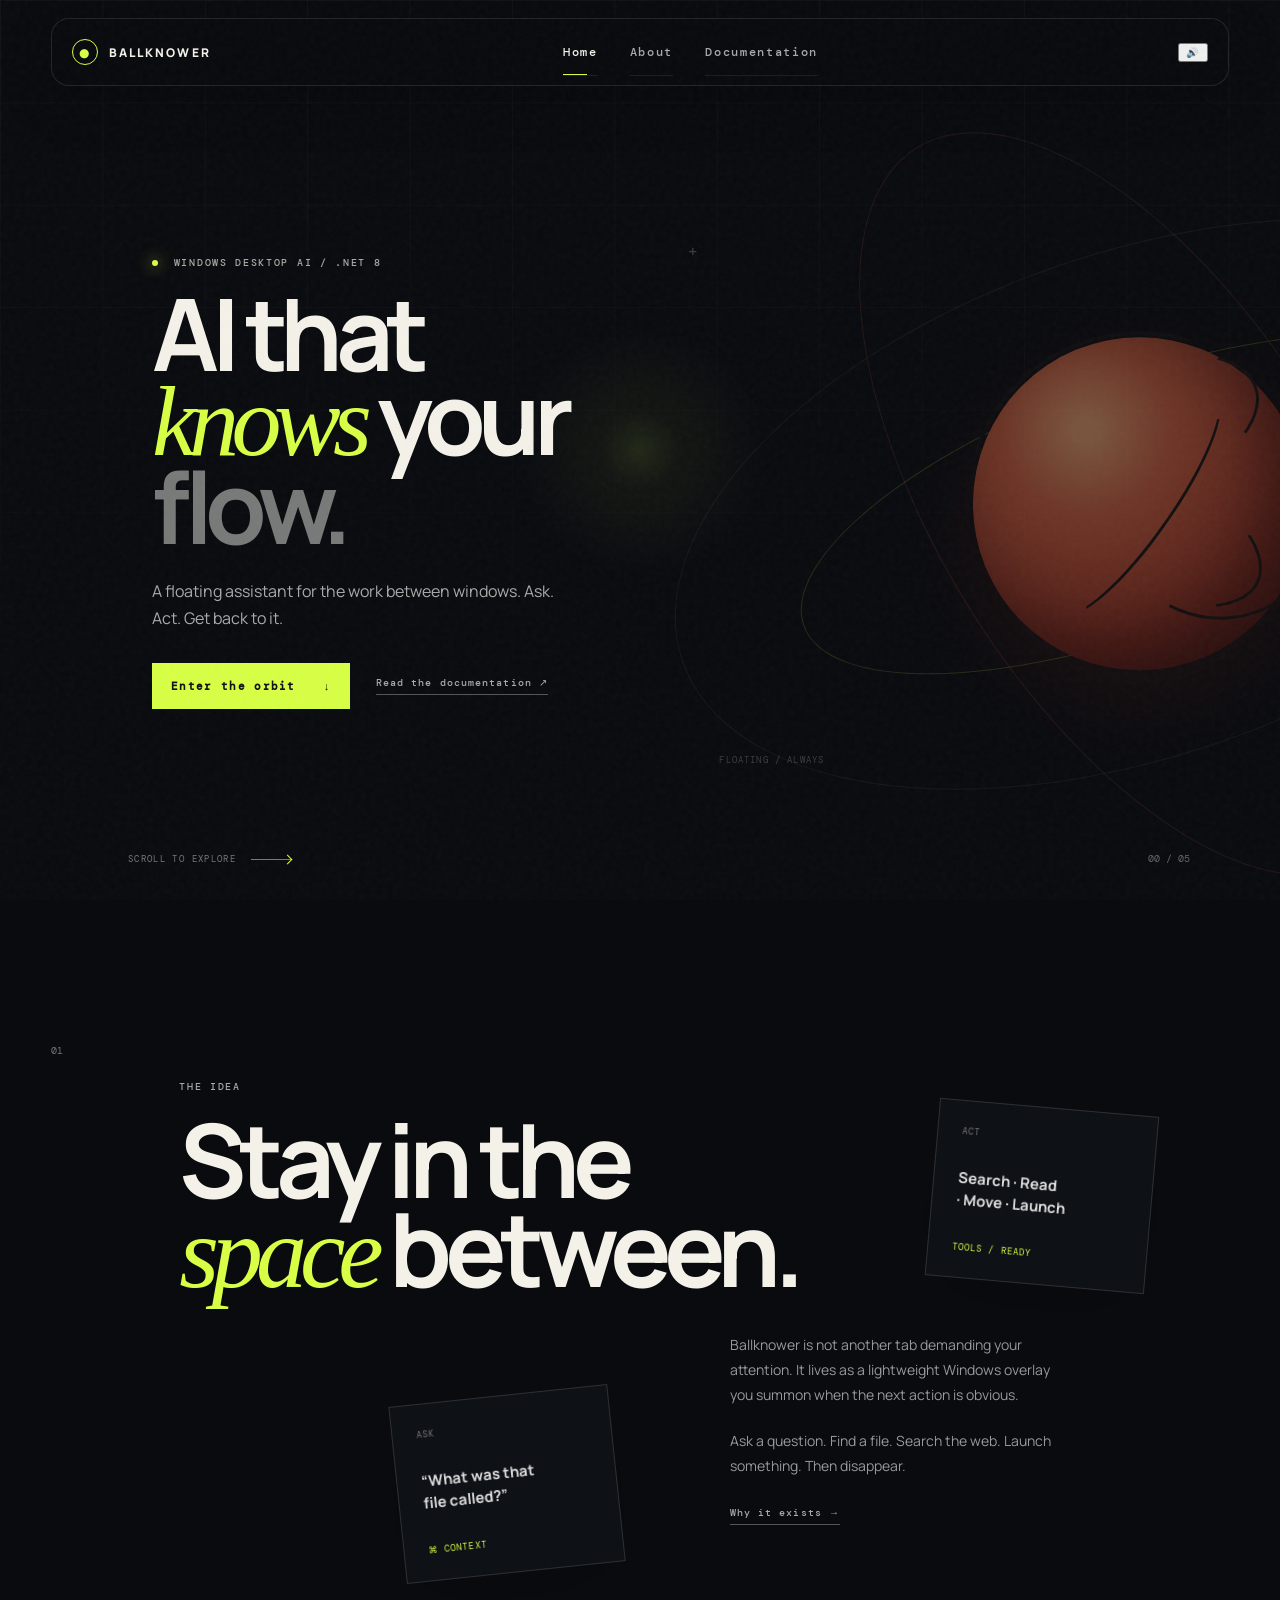
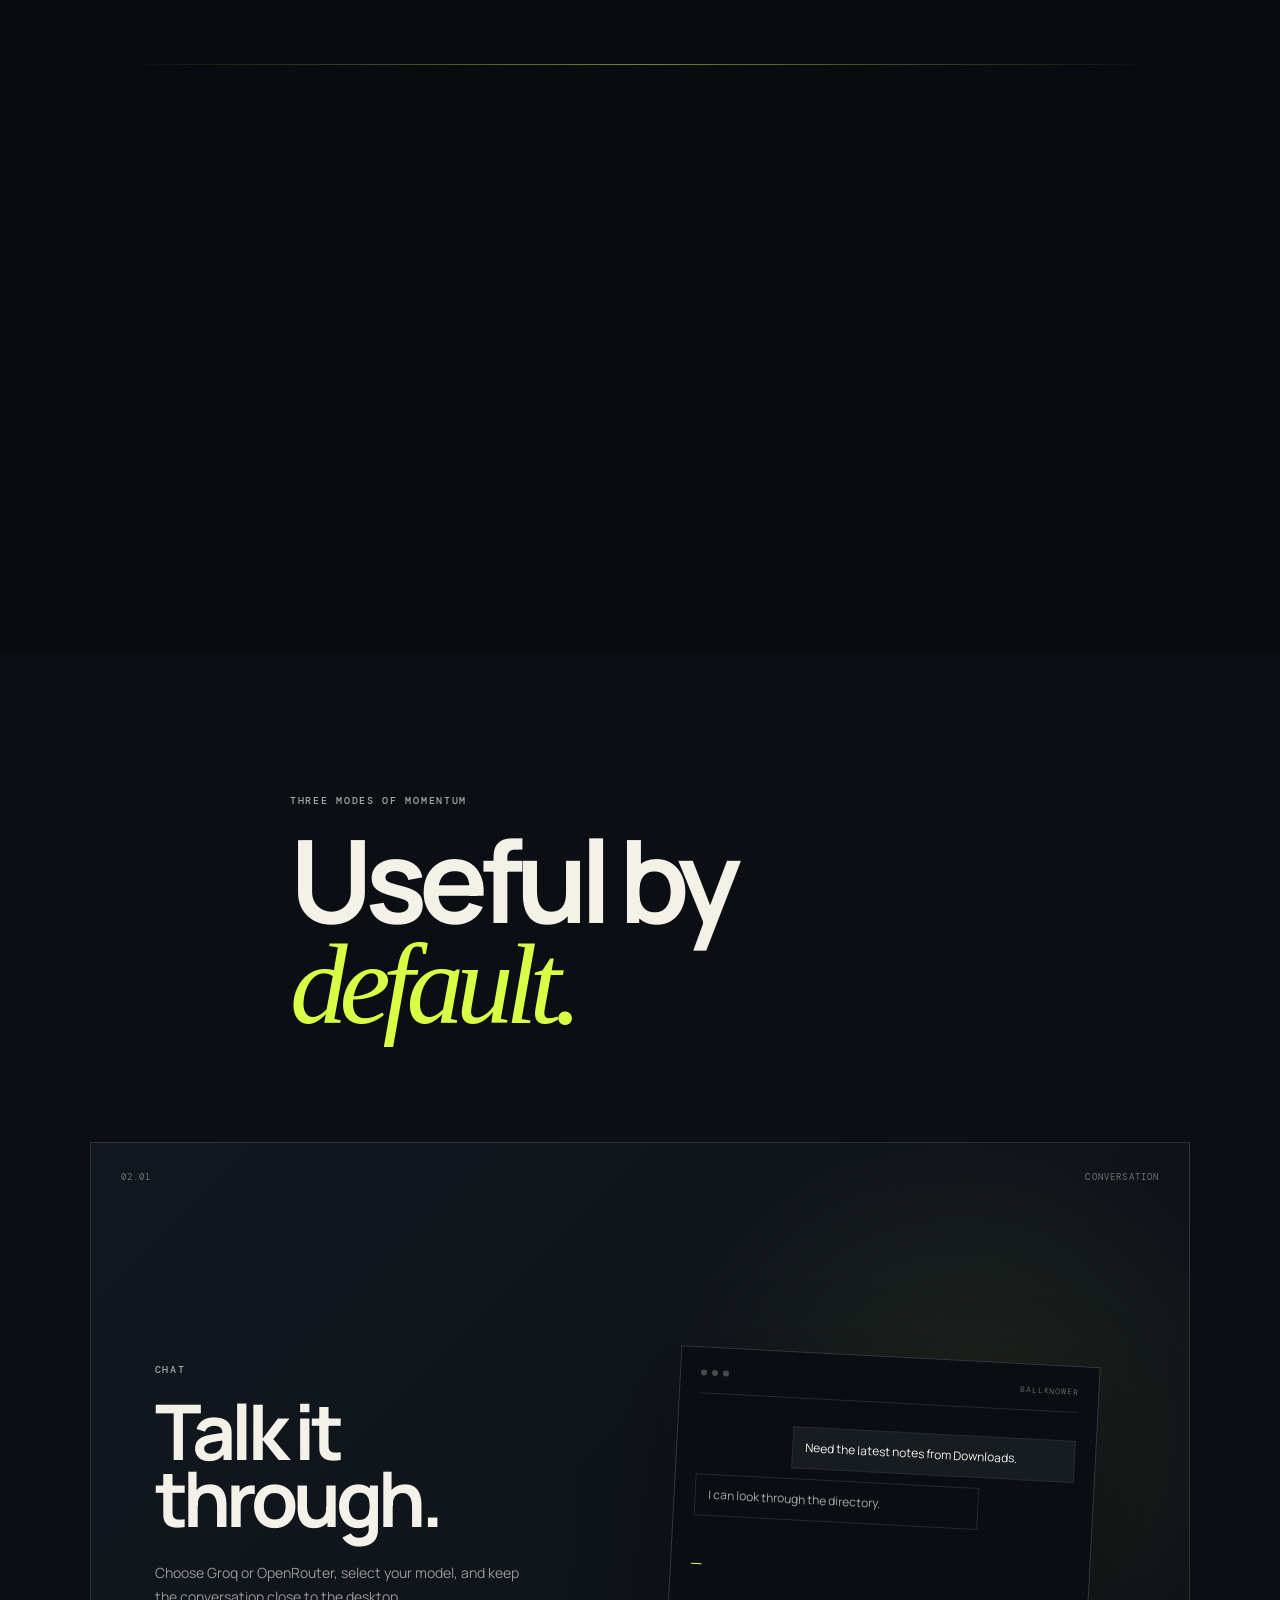
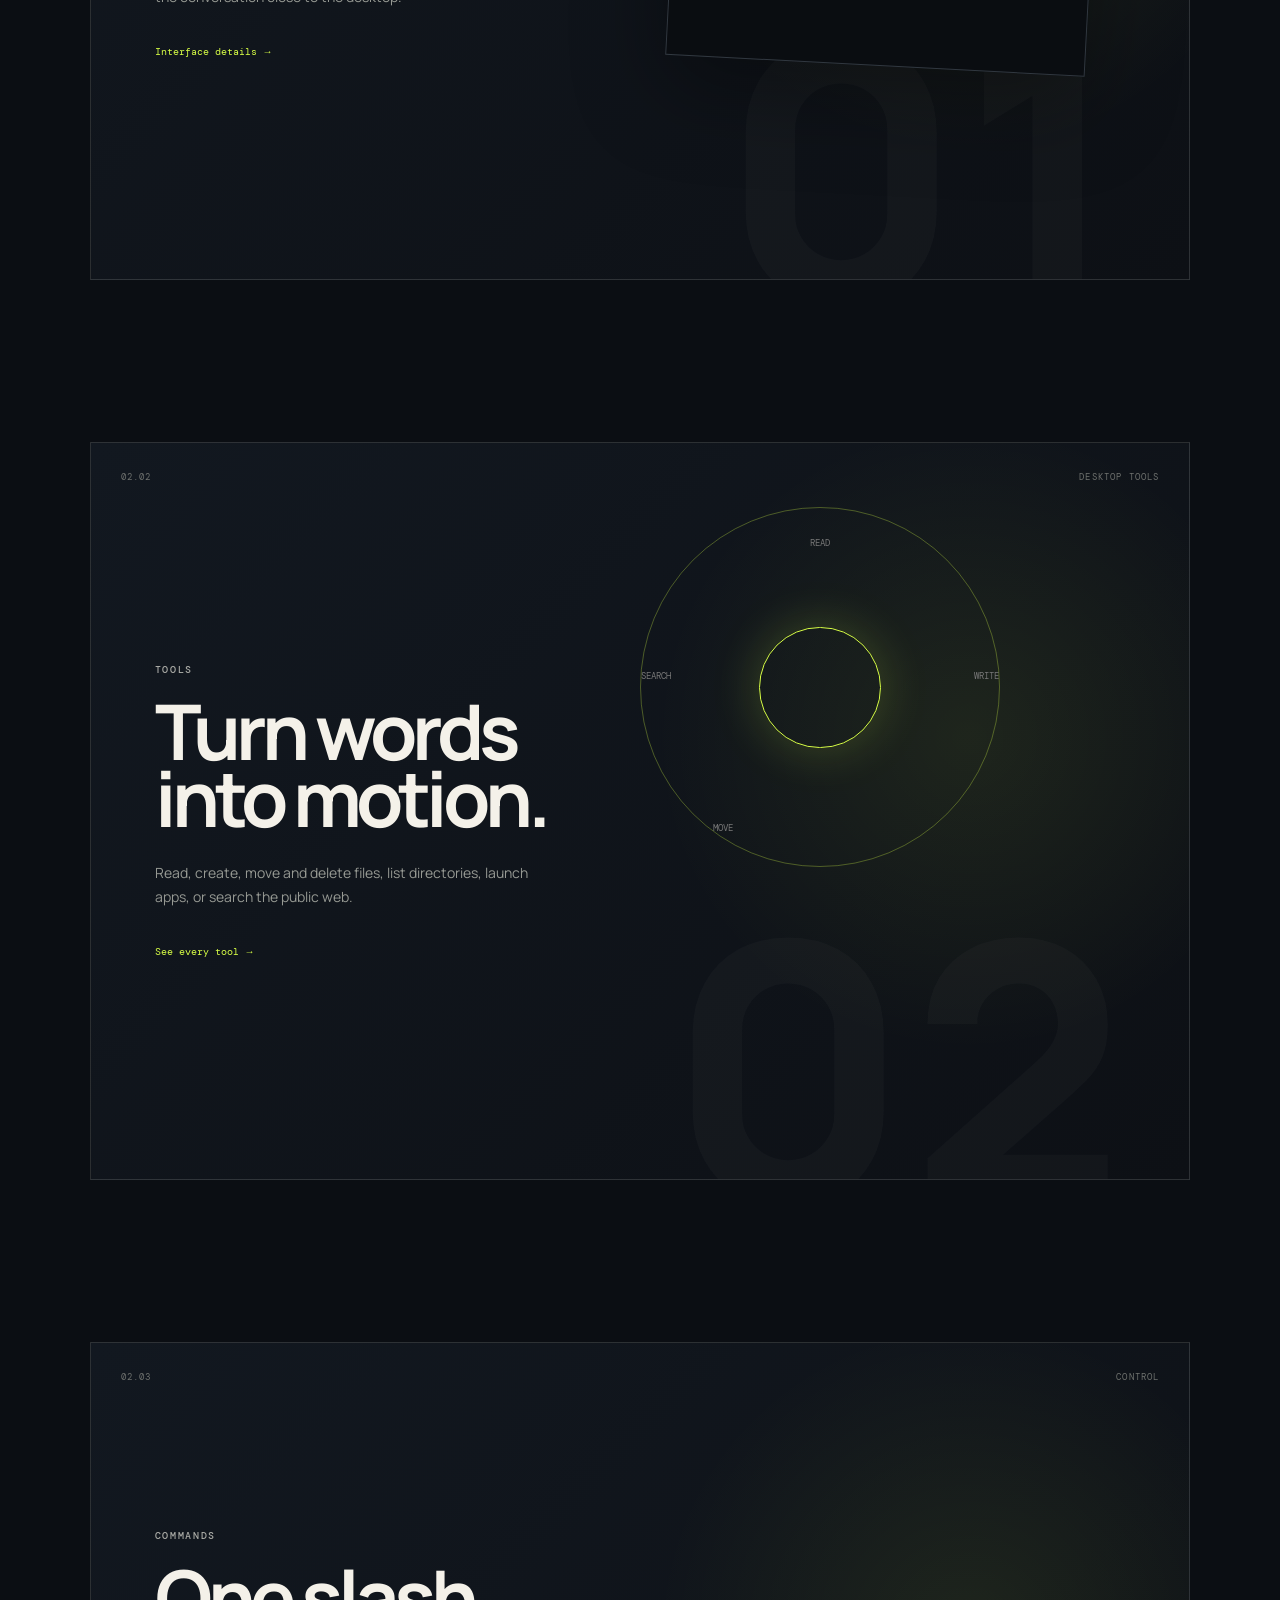
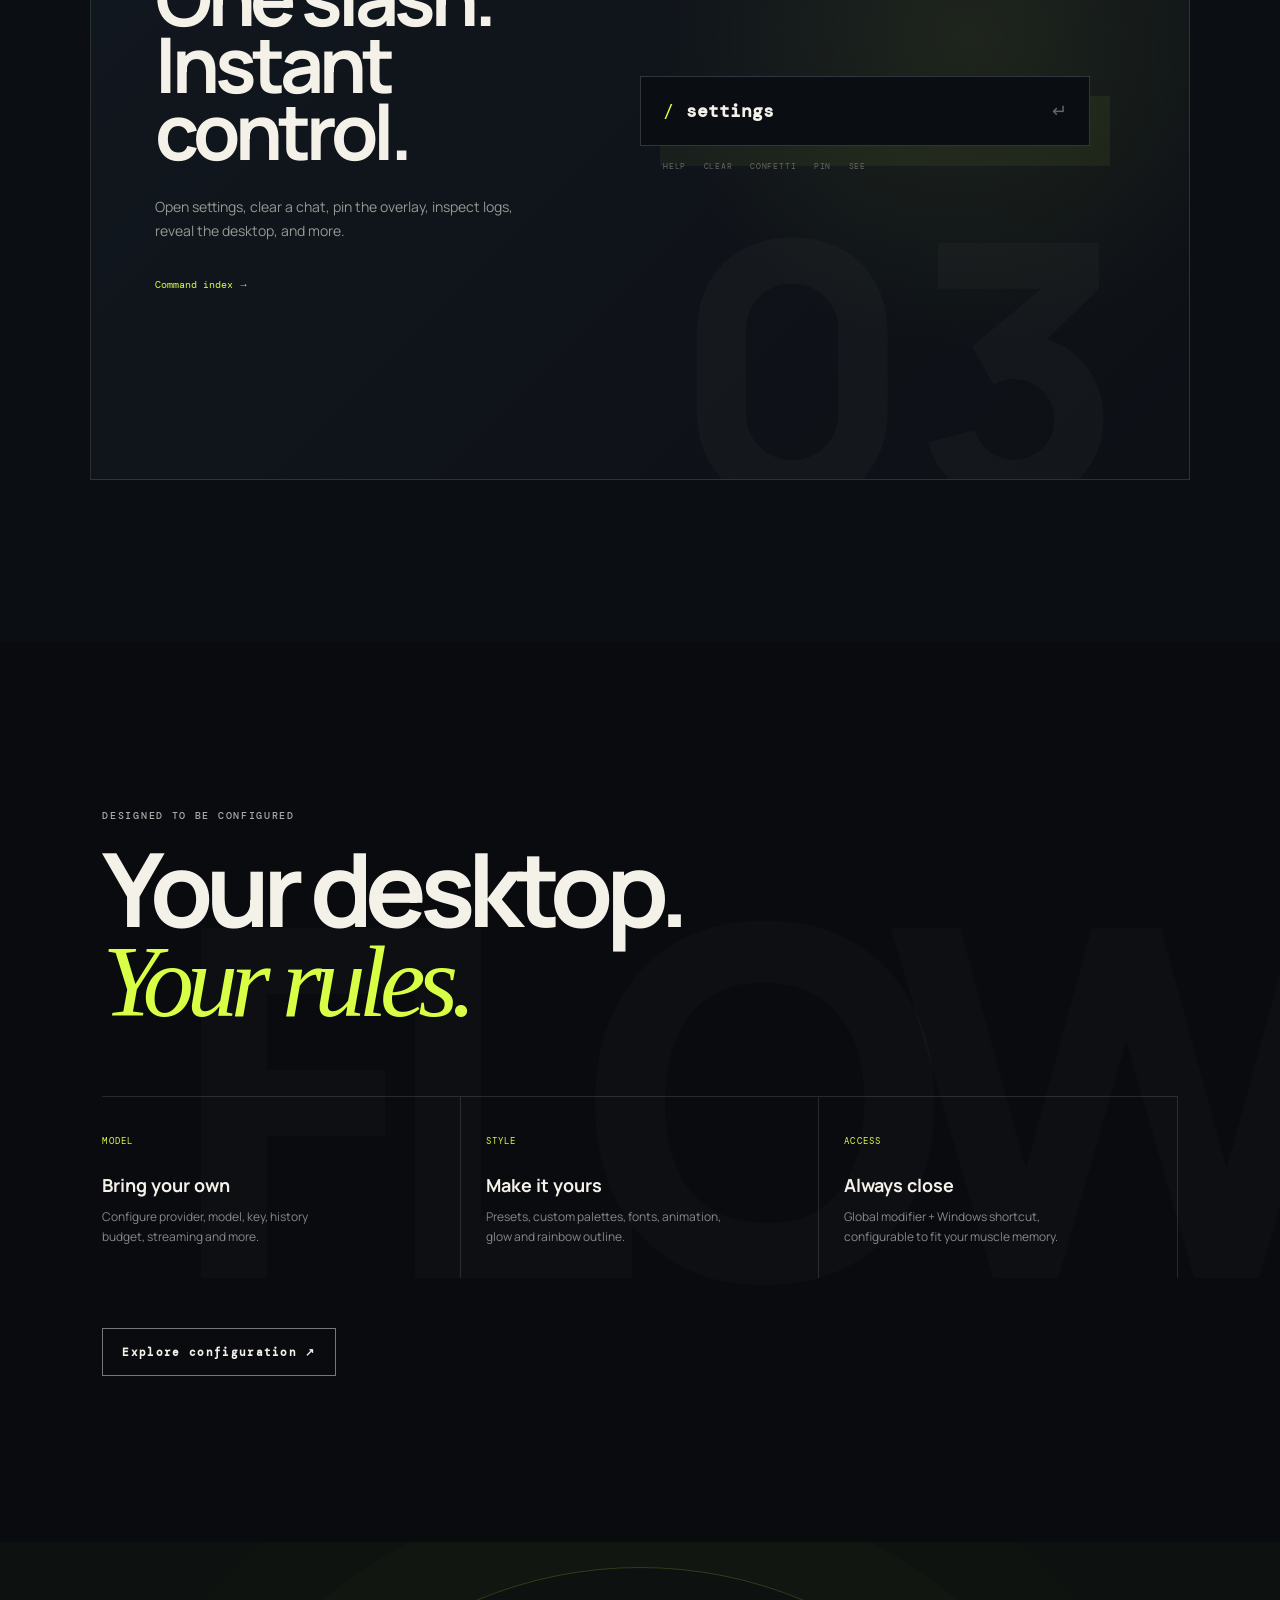
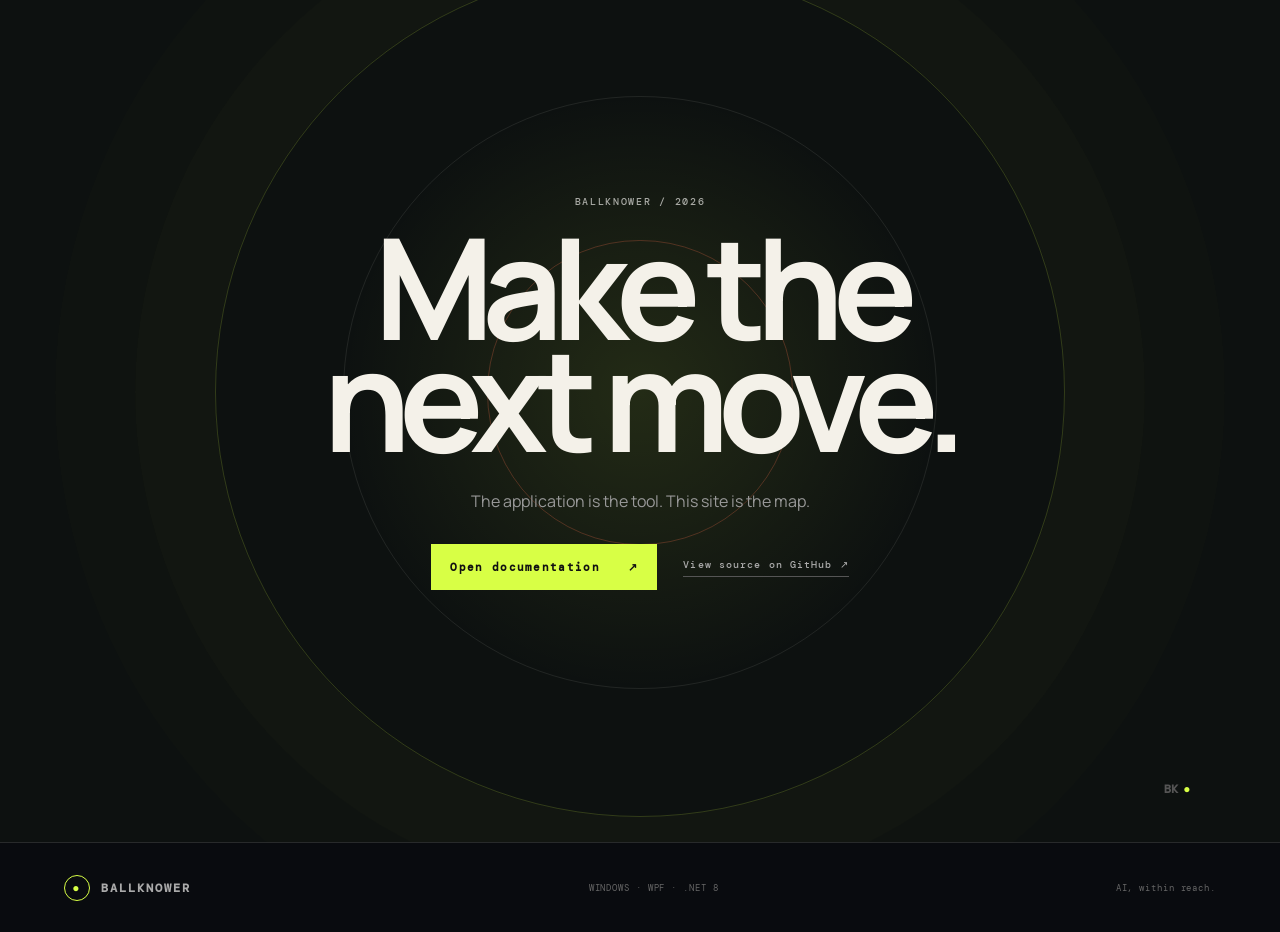
==== commit 2d16e0b8: "Use universal speaker icon for audio toggle" ====
--- a/docs/index.html
+++ b/docs/index.html
@@ -19,7 +19,7 @@
 <a class="brand" href="index.html"><span class="brand-mark">●</span><span>BALLKNOWER</span></a>
 <button class="nav-toggle" type="button" aria-expanded="false" aria-controls="site-navigation"><span></span><span></span><span></span></button>
 <nav class="nav" id="site-navigation" aria-label="Main navigation"><a class="nav-link active" href="index.html">Home</a><a class="nav-link" href="about.html">About</a><a class="nav-link" href="documentation.html">Documentation</a></nav>
-<div class="header-tools"><button class="sound-toggle" type="button" aria-pressed="false" title="Toggle ambient sound"><span class="sound-bars"><i></i><i></i><i></i></span><span class="sound-label">SOUND OFF</span></button><a class="github-link" href="https://github.com/Notagai/ballknower-agent-wpf" target="_blank" rel="noreferrer">SOURCE ↗</a></div>
+<div class="header-tools"><button class="sound-toggle" type="button" aria-pressed="false" title="Toggle ambient sound"><span class="sound-icon" aria-hidden="true">🔊</span><span class="sound-label">SOUND OFF</span></button><a class="github-link" href="https://github.com/Notagai/ballknower-agent-wpf" target="_blank" rel="noreferrer">SOURCE ↗</a></div>
 </header>
 
 <main>
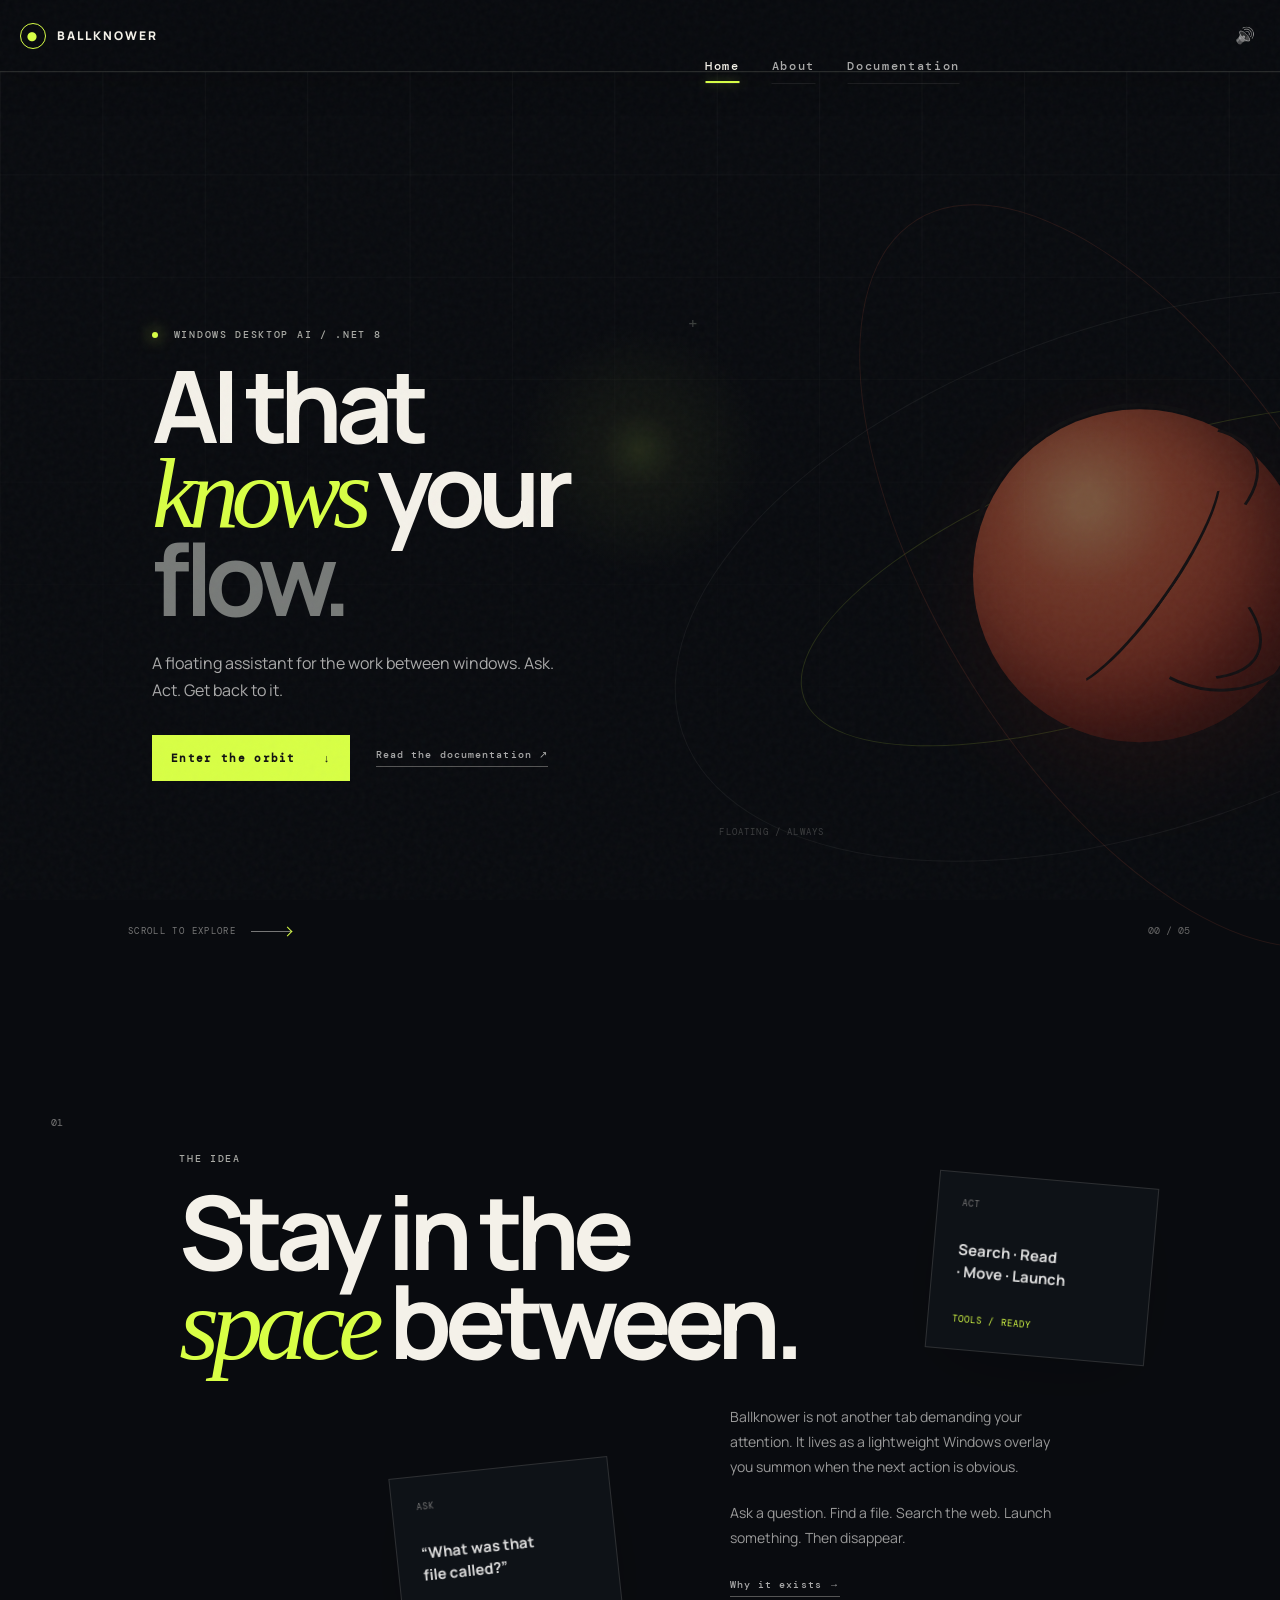
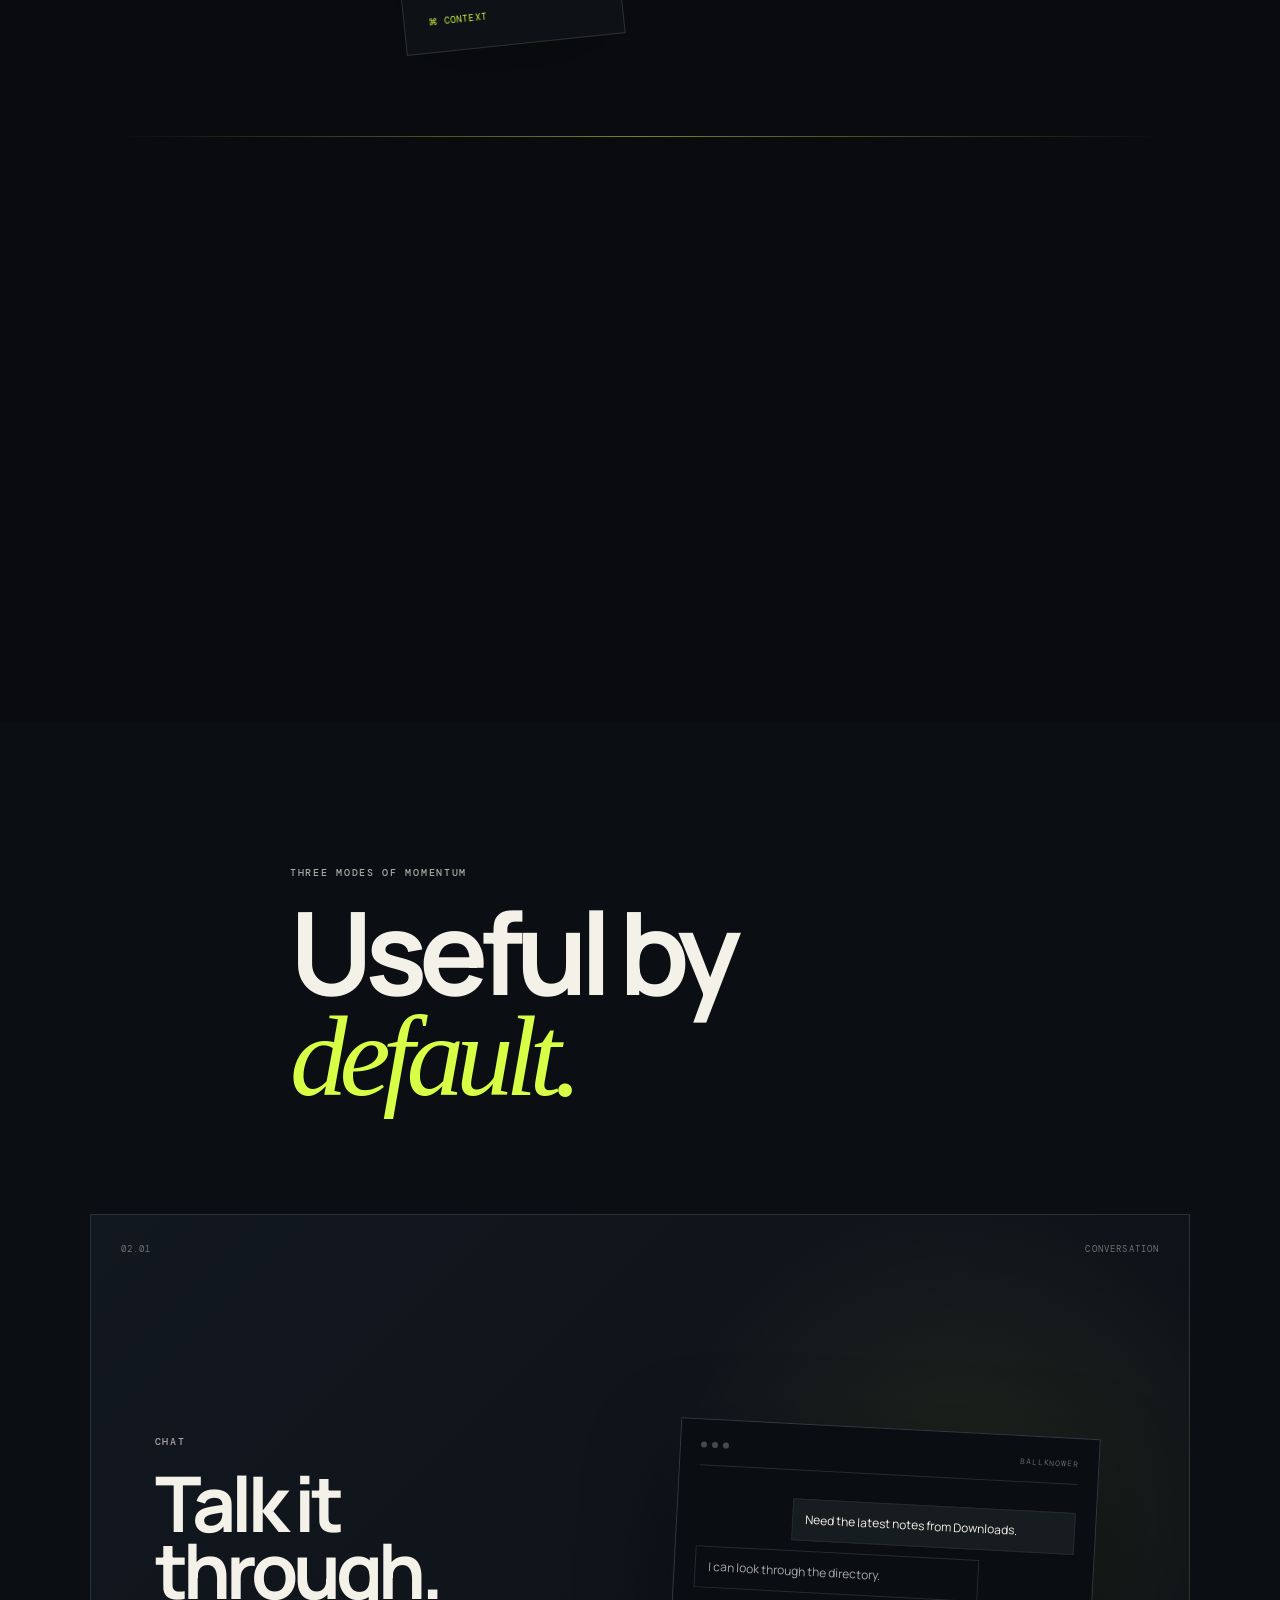
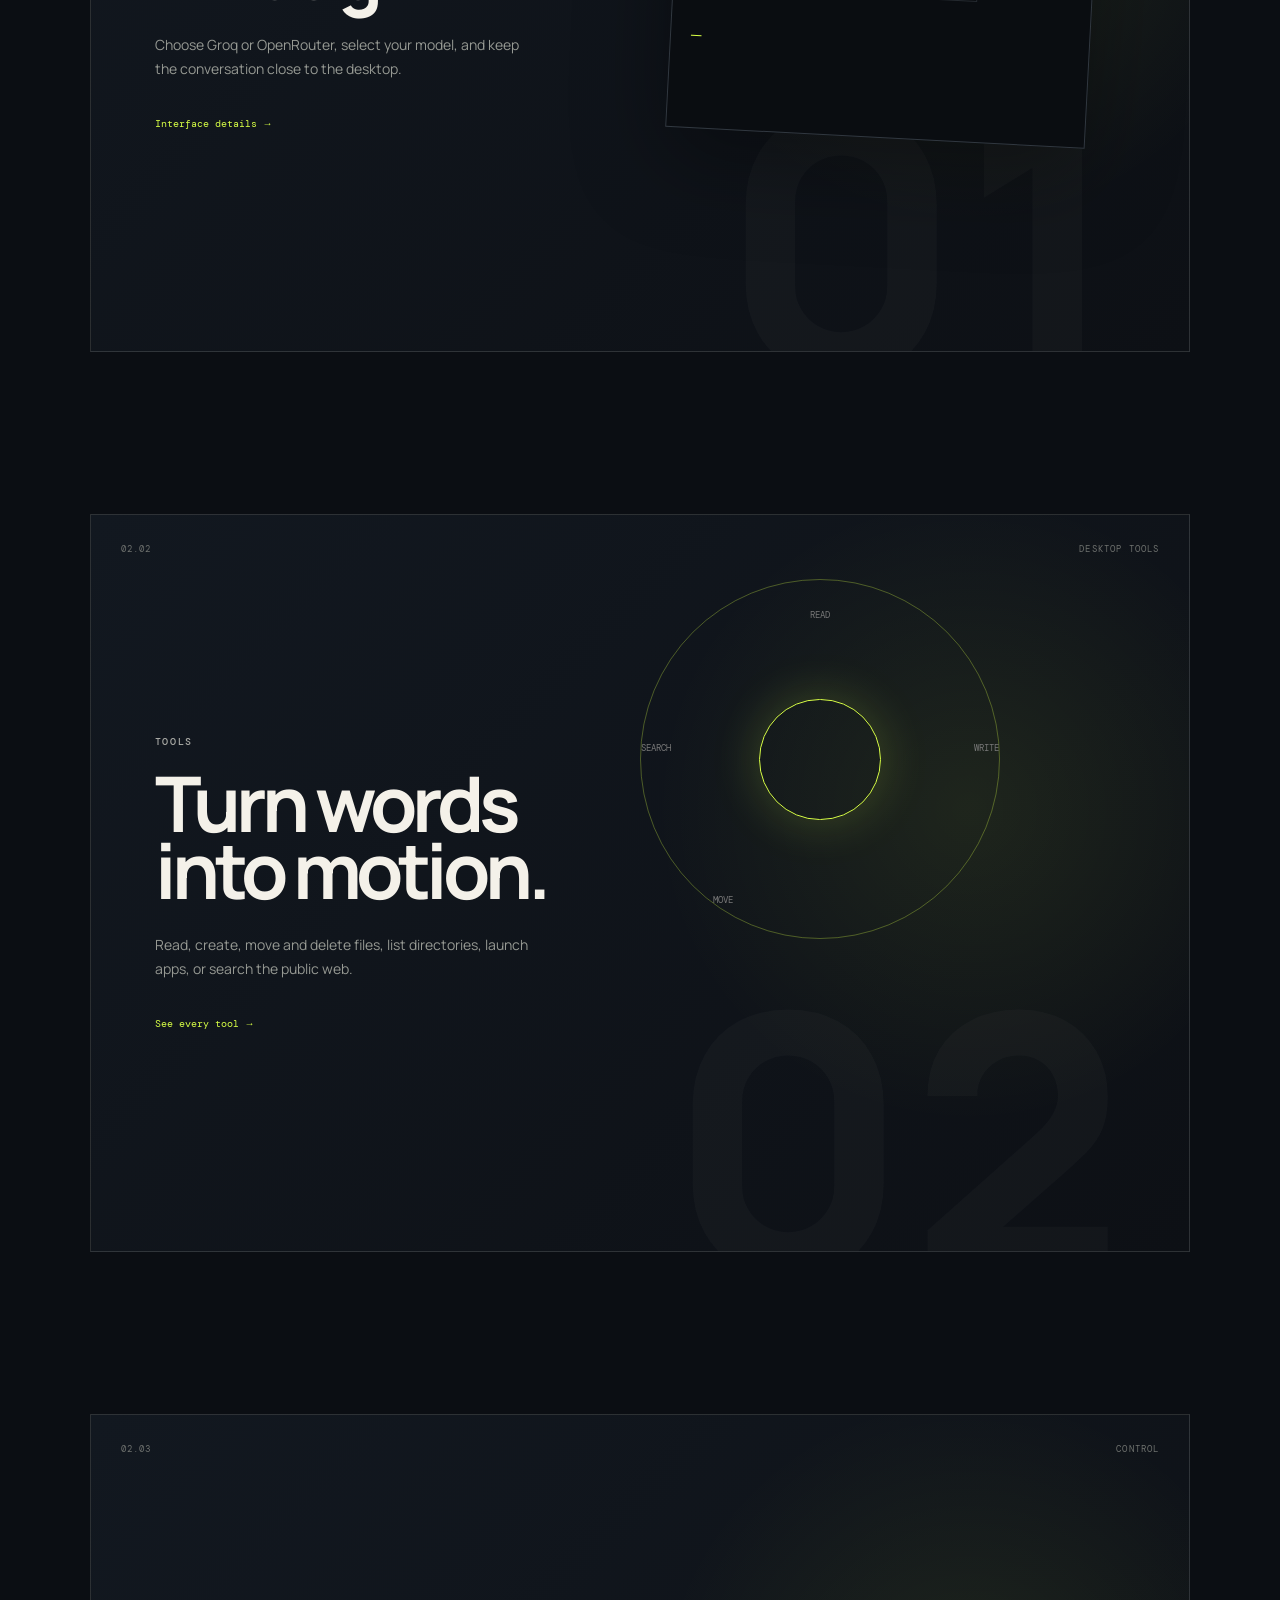
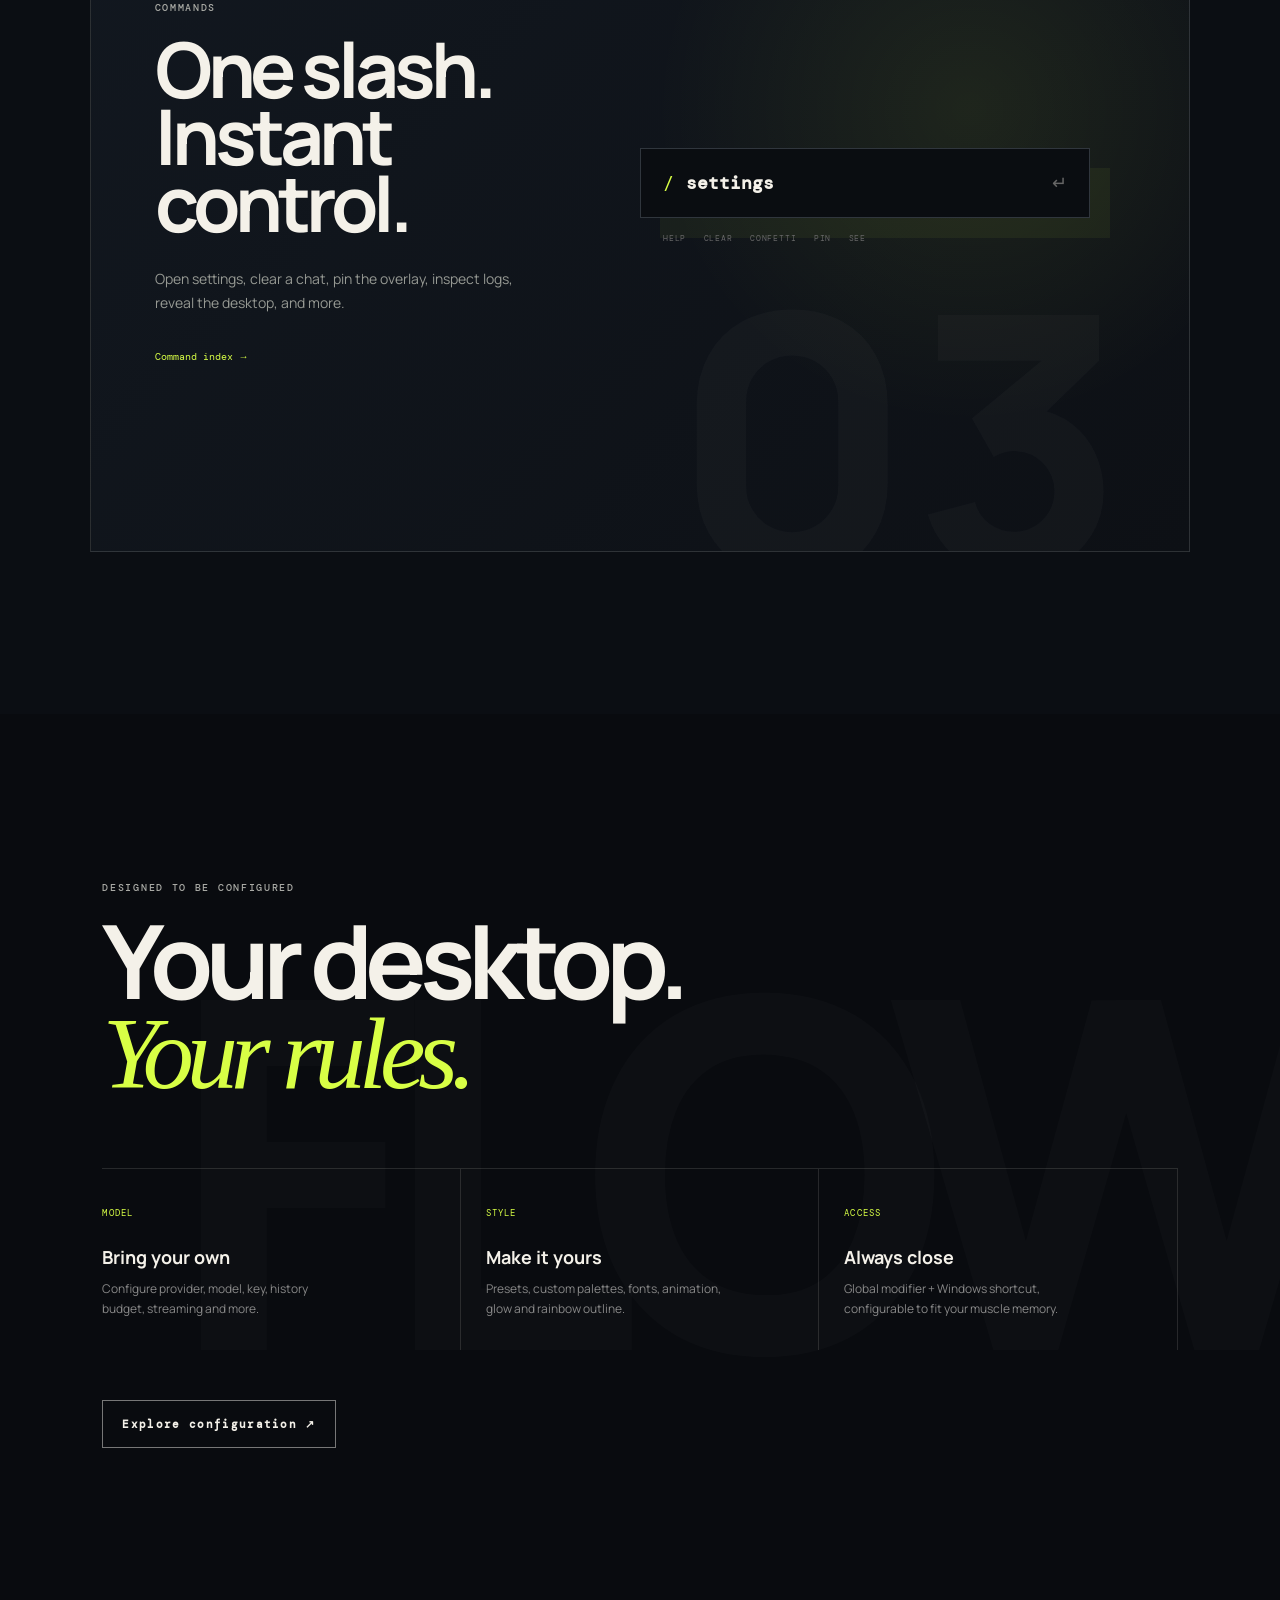
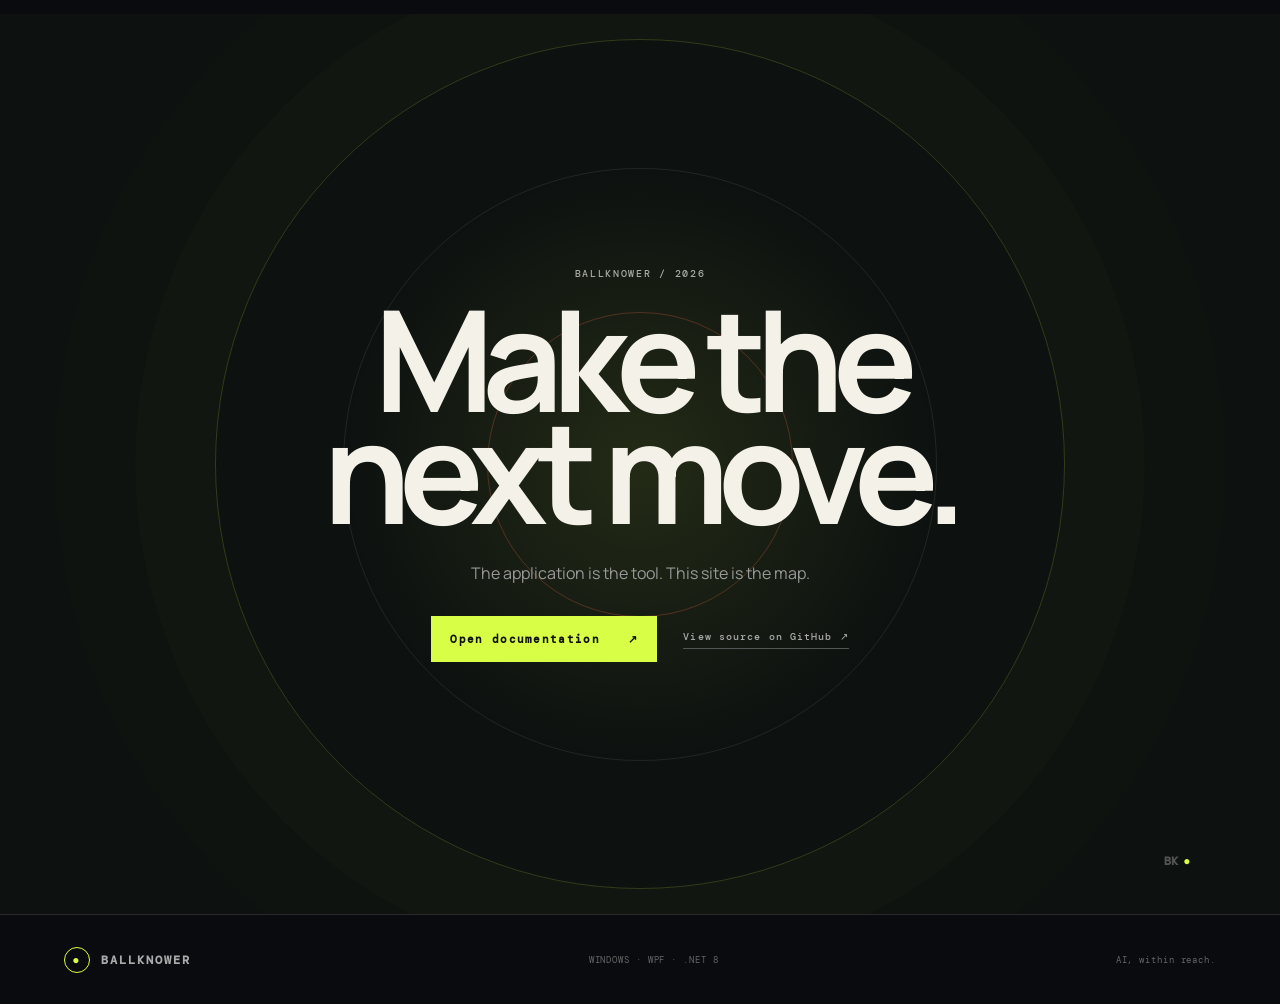
==== commit e4608ab9: "fix website navbar layout and mobile navigation" ====
--- a/docs/index.html
+++ b/docs/index.html
@@ -8,7 +8,7 @@
 <link rel="preconnect" href="https://fonts.googleapis.com">
 <link rel="preconnect" href="https://fonts.gstatic.com" crossorigin>
 <link href="https://fonts.googleapis.com/css2?family=DM+Mono:wght@400;500&family=Manrope:wght@400;500;600;700;800&display=swap" rel="stylesheet">
-<link rel="stylesheet" href="styles.css"><link rel="stylesheet" href="mobile.css" media="(max-width: 800px)"><script>if(localStorage.getItem("ballknower-home-visited"))document.documentElement.classList.add("skip-loader");</script><script src="script.js" defer></script>
+<link rel="stylesheet" href="styles.css"><link rel="stylesheet" href="mobile.css" media="(max-width: 800px)"><link rel="stylesheet" href="navbar.css"><script>if(localStorage.getItem("ballknower-home-visited"))document.documentElement.classList.add("skip-loader");</script><script src="script.js" defer></script>
 </head>
 <body class="site home-page">
 <div class="noise" aria-hidden="true"></div>
--- a/docs/styles.css
+++ b/docs/styles.css
@@ -102,3 +102,63 @@
   .doc-section h2{font-size:29px}
   .doc-section p,.doc-section li{font-size:13px;line-height:1.75}
 }
+
+
+/* Universal audio control icon */
+.sound-icon{display:inline-block;font-size:16px;line-height:1;filter:grayscale(1);opacity:.72;transition:.25s}.sound-toggle:hover .sound-icon,.sound-toggle.is-on .sound-icon{opacity:1;filter:none}.sound-toggle{background:none;border:0;padding:4px;cursor:pointer}
+@media(max-width:800px){.sound-icon{font-size:15px}.sound-toggle{padding:7px}}
+
+
+/* Ensure the shared desktop navbar is visible on every page. */
+@media(min-width:801px){
+  .site-header .nav{display:flex!important;visibility:visible!important;opacity:1!important;position:static!important;flex:1 1 auto!important;align-items:center!important;justify-content:center!important;gap:32px!important;background:none!important;padding:0!important;border:0!important;box-shadow:none!important;margin:0 auto!important;}
+  .site-header .nav-link{display:block!important;visibility:visible!important;opacity:1!important;color:#aaa!important;}
+  .site-header .nav-link:hover,.site-header .nav-link.active{color:var(--ink)!important;}
+}
+
+
+/* Center the desktop navbar independently of the left/right header content. */
+@media(min-width:801px){
+  .site-header{display:flex!important;align-items:center!important;justify-content:space-between!important;}
+  .site-header .brand{position:absolute!important;left:20px!important;top:50%!important;transform:translateY(-50%)!important;}
+  .site-header .nav{position:absolute!important;left:50%!important;top:50%!important;transform:translate(-50%,-50%)!important;display:flex!important;align-items:center!important;justify-content:center!important;gap:32px!important;width:max-content!important;margin:0!important;}
+  .site-header .nav-link{position:relative!important;display:block!important;padding:10px 0 11px!important;color:#aaa!important;}
+  .site-header .nav-link.active{color:var(--ink)!important;}
+  .site-header .nav-link.active:after{left:0!important;right:0!important;bottom:0!important;width:auto!important;height:2px!important;background:var(--acid)!important;box-shadow:0 0 10px rgba(216,255,69,.35)!important;}
+  .site-header .header-tools{position:absolute!important;right:20px!important;top:50%!important;transform:translateY(-50%)!important;margin:0!important;}
+}
+
+
+/* Hard-center desktop navigation against the viewport, not the header grid. */
+@media(min-width:801px){
+  .site-header .nav{
+    position:fixed!important;
+    left:50vw!important;
+    top:50px!important;
+    transform:translateX(-50%)!important;
+    width:max-content!important;
+    margin:0!important;
+    padding:0!important;
+    display:flex!important;
+    align-items:center!important;
+    justify-content:center!important;
+    gap:32px!important;
+  }
+  .site-header .nav-link{
+    display:block!important;
+    position:relative!important;
+    padding:10px 0 11px!important;
+    line-height:1!important;
+  }
+  .site-header .nav-link.active:after{
+    content:""!important;
+    position:absolute!important;
+    left:0!important;
+    right:0!important;
+    bottom:0!important;
+    width:100%!important;
+    height:2px!important;
+    background:var(--acid)!important;
+    box-shadow:0 0 10px rgba(216,255,69,.35)!important;
+  }
+}
--- a/docs/navbar.css
+++ b/docs/navbar.css
@@ -0,0 +1,146 @@
+/* Unified navbar fix: one predictable shell across desktop and mobile. */
+.site-header{
+  position:fixed !important;
+  inset:0 0 auto 0 !important;
+  width:100% !important;
+  max-width:none !important;
+  height:72px !important;
+  min-height:72px;
+  margin:0 !important;
+  padding:0 max(20px, calc((100vw - 1380px)/2 + 20px)) !important;
+  display:grid !important;
+  grid-template-columns:minmax(180px,1fr) auto minmax(180px,1fr) !important;
+  align-items:center !important;
+  gap:24px;
+  box-sizing:border-box;
+  border:0 !important;
+  border-bottom:1px solid var(--line) !important;
+  border-radius:0 !important;
+  background:rgba(9,11,15,.86) !important;
+  backdrop-filter:blur(20px);
+  -webkit-backdrop-filter:blur(20px);
+  box-shadow:0 10px 35px rgba(0,0,0,.18);
+}
+.site-header .brand{justify-self:start;min-width:0}
+.site-header .nav{
+  position:static;
+  justify-self:center;
+  display:flex;
+  align-items:center;
+  justify-content:center;
+  gap:32px;
+  margin:0;
+}
+.site-header .header-tools{
+  justify-self:end;
+  display:flex;
+  align-items:center;
+  gap:18px;
+  min-width:0;
+}
+.site-header .nav-toggle{display:none}
+.site-header + main{padding-top:72px}
+.site-header .nav-link{white-space:nowrap}
+.site-header .nav-link:focus-visible,
+.site-header .github-link:focus-visible,
+.site-header .brand:focus-visible,
+.site-header .nav-toggle:focus-visible{
+  outline:2px solid var(--acid);
+  outline-offset:4px;
+}
+@media(max-width:800px){
+  .site-header{
+    height:64px !important;
+    min-height:64px;
+    padding:0 14px !important;
+    display:flex !important;
+    gap:10px;
+  }
+  .site-header .brand{margin-right:auto}
+  .site-header .header-tools{
+    order:2;
+    gap:4px;
+  }
+  .site-header .nav-toggle{
+    order:3;
+    display:flex !important;
+    flex:0 0 40px;
+    width:40px;
+    height:40px;
+    padding:8px;
+    border:1px solid var(--line);
+    border-radius:10px;
+    background:#ffffff08;
+    align-items:center;
+    justify-content:center;
+    flex-direction:column;
+    gap:5px;
+    cursor:pointer;
+  }
+  .site-header .nav-toggle span{
+    display:block;
+    width:18px;
+    height:2px;
+    border-radius:2px;
+    background:var(--ink);
+    transition:transform .2s ease,opacity .2s ease;
+  }
+  .site-header .nav-toggle[aria-expanded="true"] span:first-child{transform:translateY(7px) rotate(45deg)}
+  .site-header .nav-toggle[aria-expanded="true"] span:nth-child(2){opacity:0}
+  .site-header .nav-toggle[aria-expanded="true"] span:last-child{transform:translateY(-7px) rotate(-45deg)}
+  .site-header .nav{
+    position:fixed !important;
+    top:64px !important;
+    right:0 !important;
+    left:auto !important;
+    bottom:0 !important;
+    width:min(320px,88vw);
+    height:calc(100dvh - 64px);
+    padding:14px;
+    margin:0 !important;
+    display:flex !important;
+    flex-direction:column;
+    align-items:stretch;
+    justify-content:flex-start;
+    gap:4px;
+    border:0 !important;
+    border-left:1px solid var(--line) !important;
+    border-radius:0 !important;
+    background:rgba(9,11,15,.98) !important;
+    box-shadow:-18px 0 50px rgba(0,0,0,.4);
+    transform:translateX(105%);
+    visibility:hidden;
+    pointer-events:none;
+    transition:transform .22s ease,visibility .22s ease;
+    z-index:1002;
+  }
+  .site-header .nav.is-open{
+    transform:translateX(0);
+    visibility:visible;
+    pointer-events:auto;
+  }
+  .site-header .nav-link{
+    display:block;
+    padding:15px 14px;
+    border-radius:10px;
+    font-size:12px;
+  }
+  .site-header .nav-link:hover,
+  .site-header .nav-link.active{
+    background:rgba(216,255,69,.08);
+  }
+  .site-header .nav-link.active:after{
+    left:14px;
+    right:auto;
+    bottom:8px;
+    width:24px;
+  }
+  .site-header .github-link{display:none}
+  .site-header .sound-toggle{padding:8px}
+  .site-header + main{padding-top:64px}
+  body.nav-open{overflow:hidden}
+}
+@media(prefers-reduced-motion:reduce){
+  .site-header .nav,
+  .site-header .nav-toggle span{transition:none}
+}
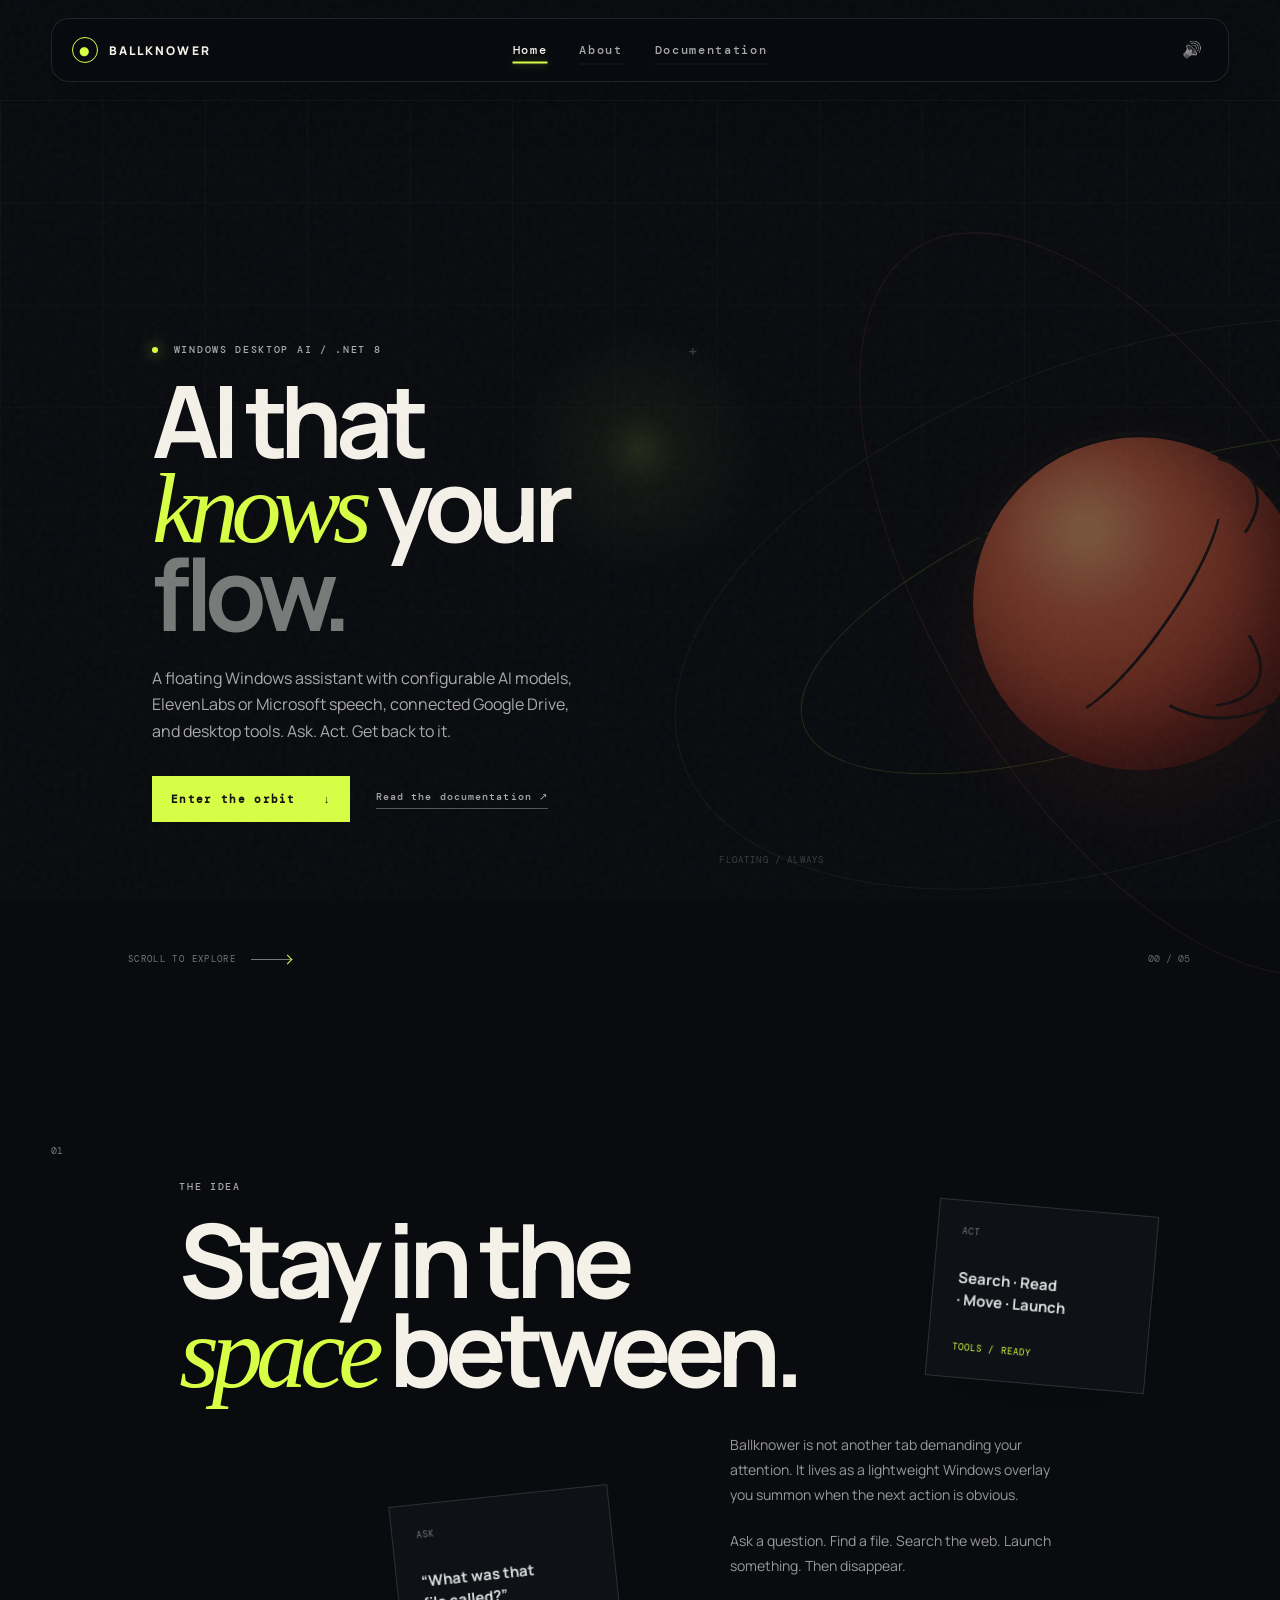
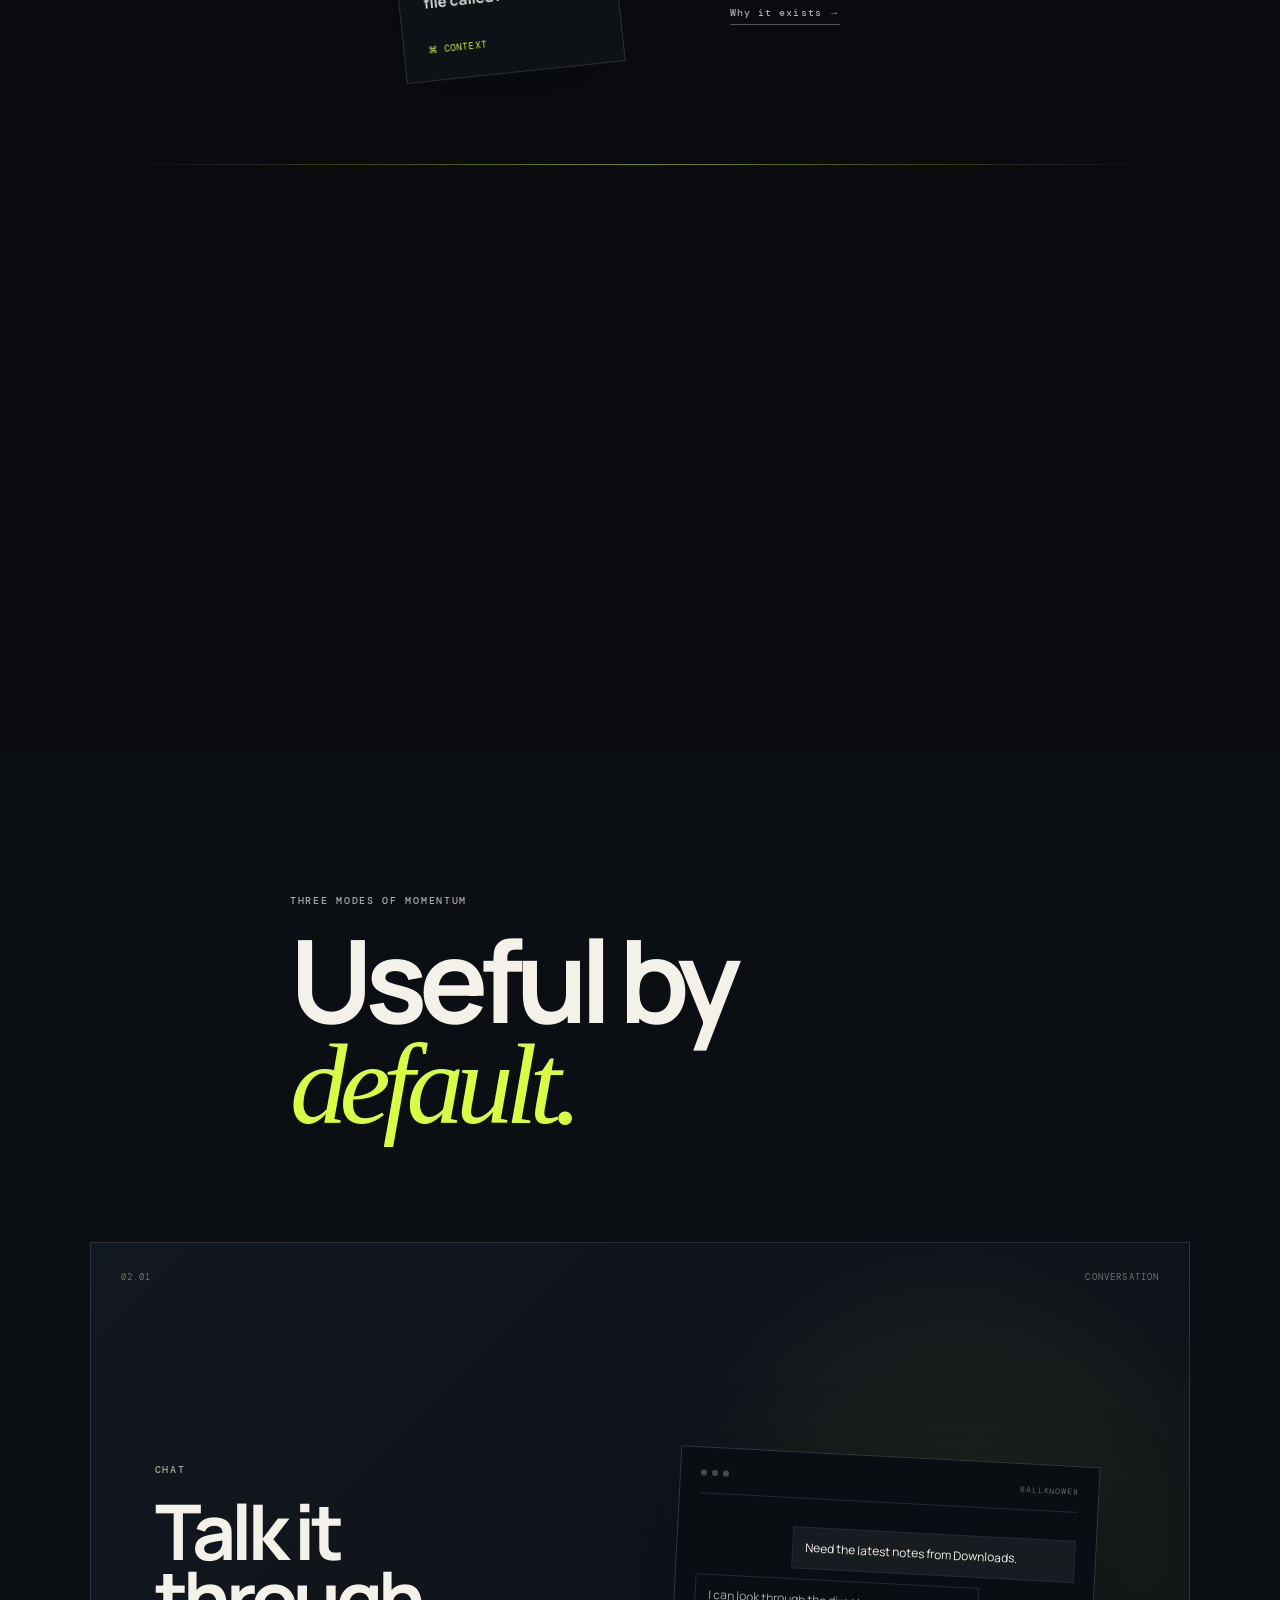
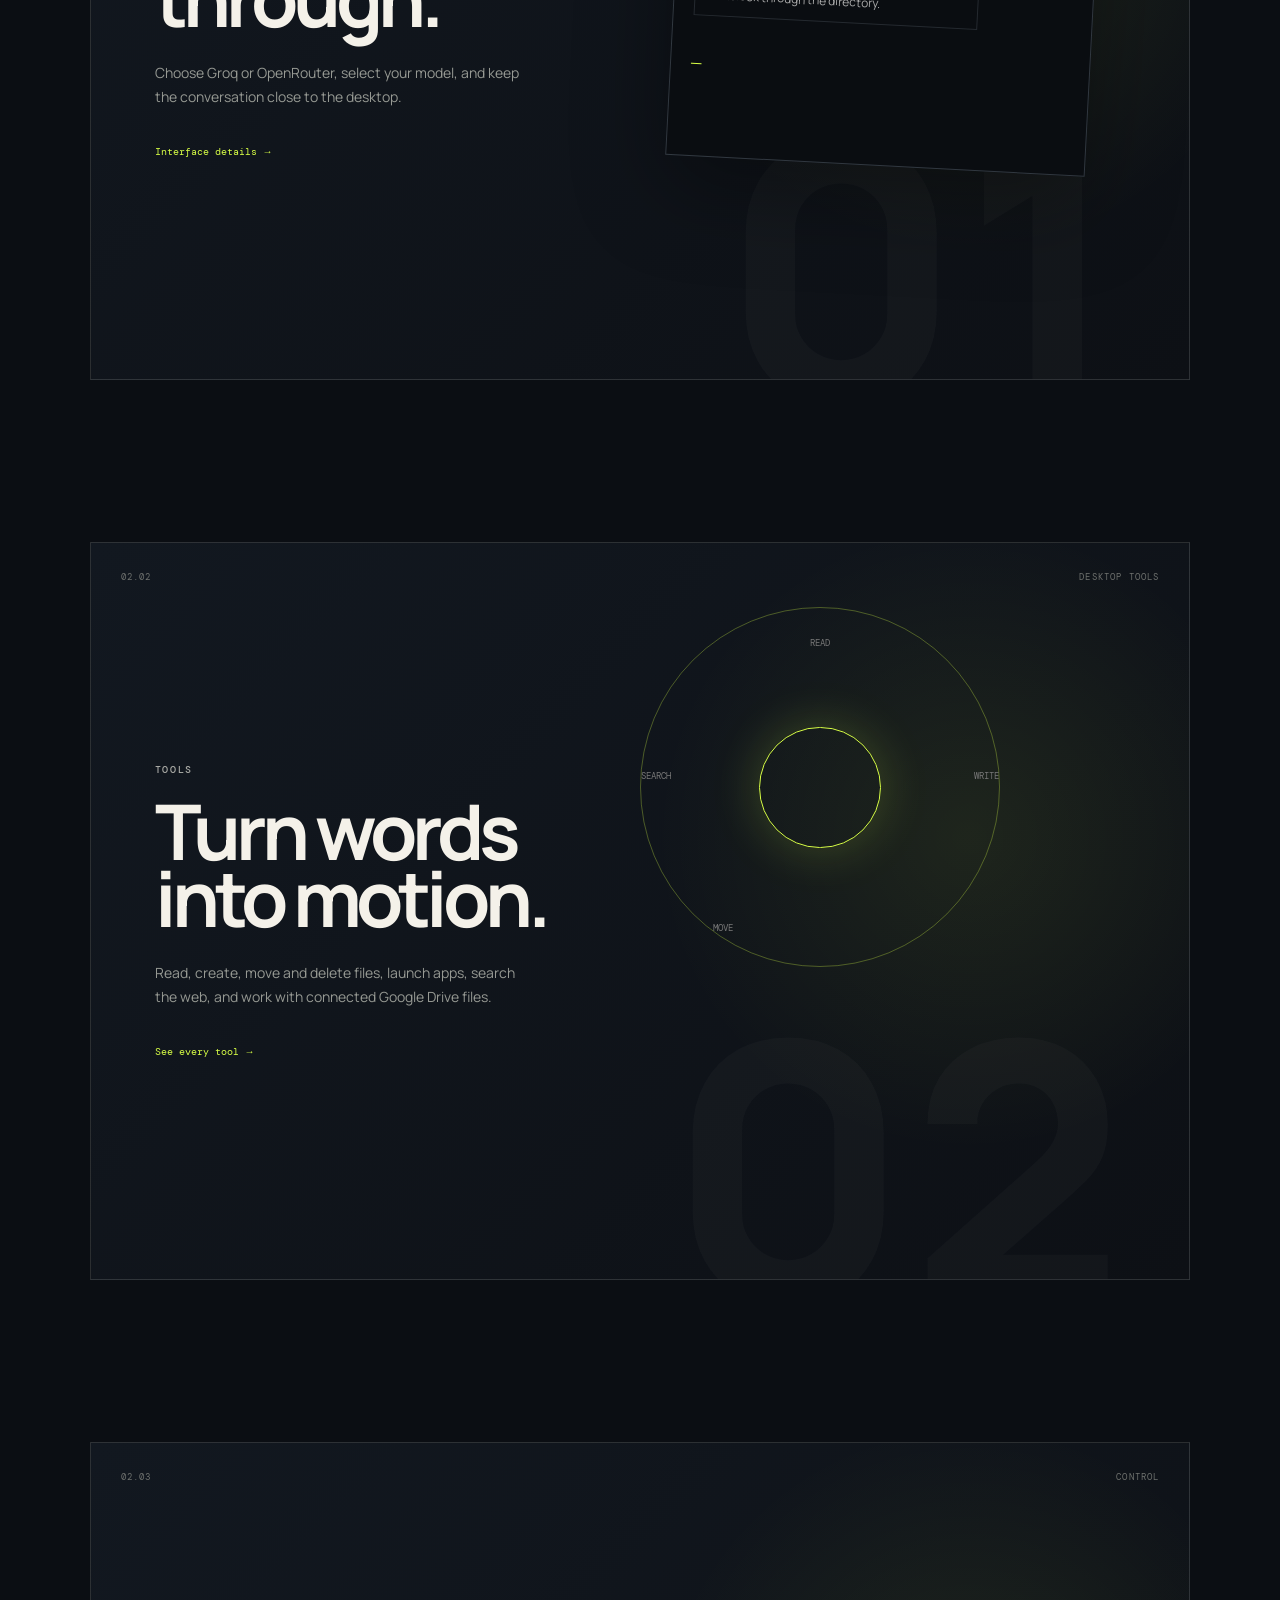
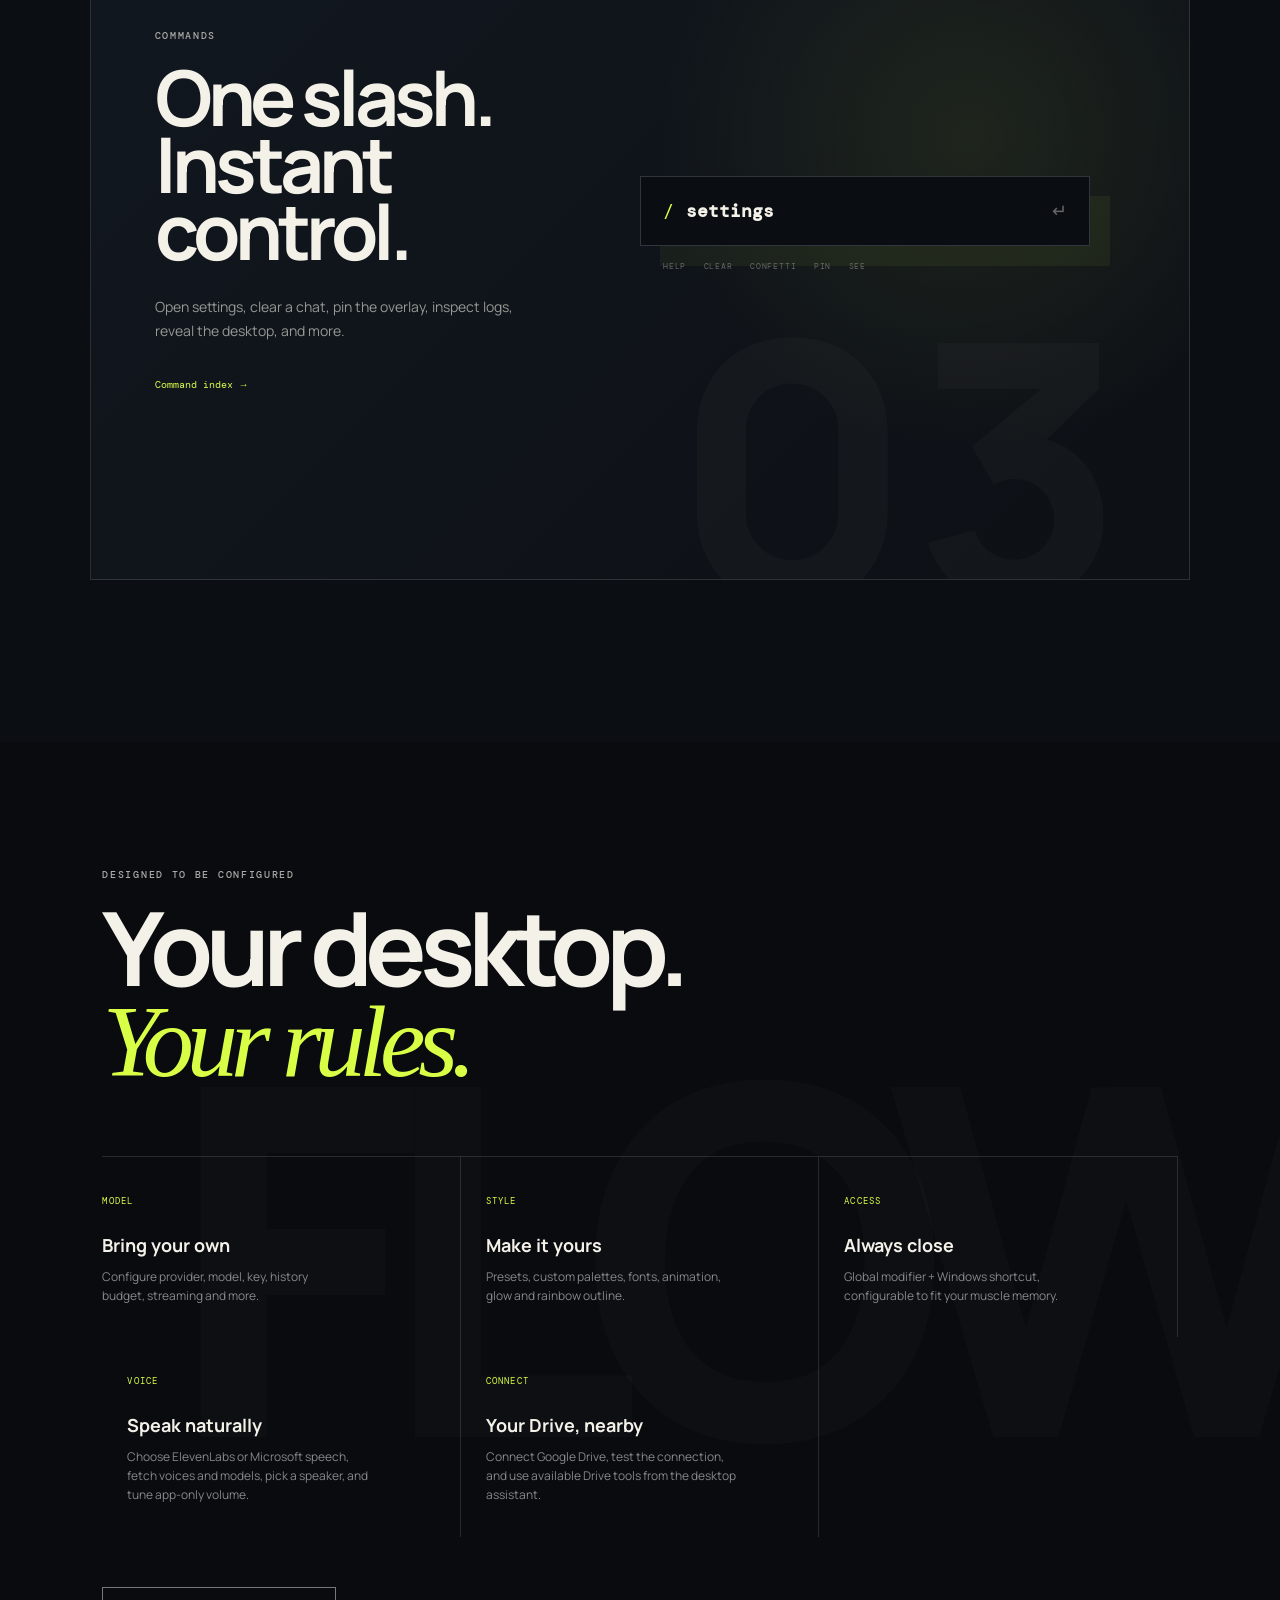
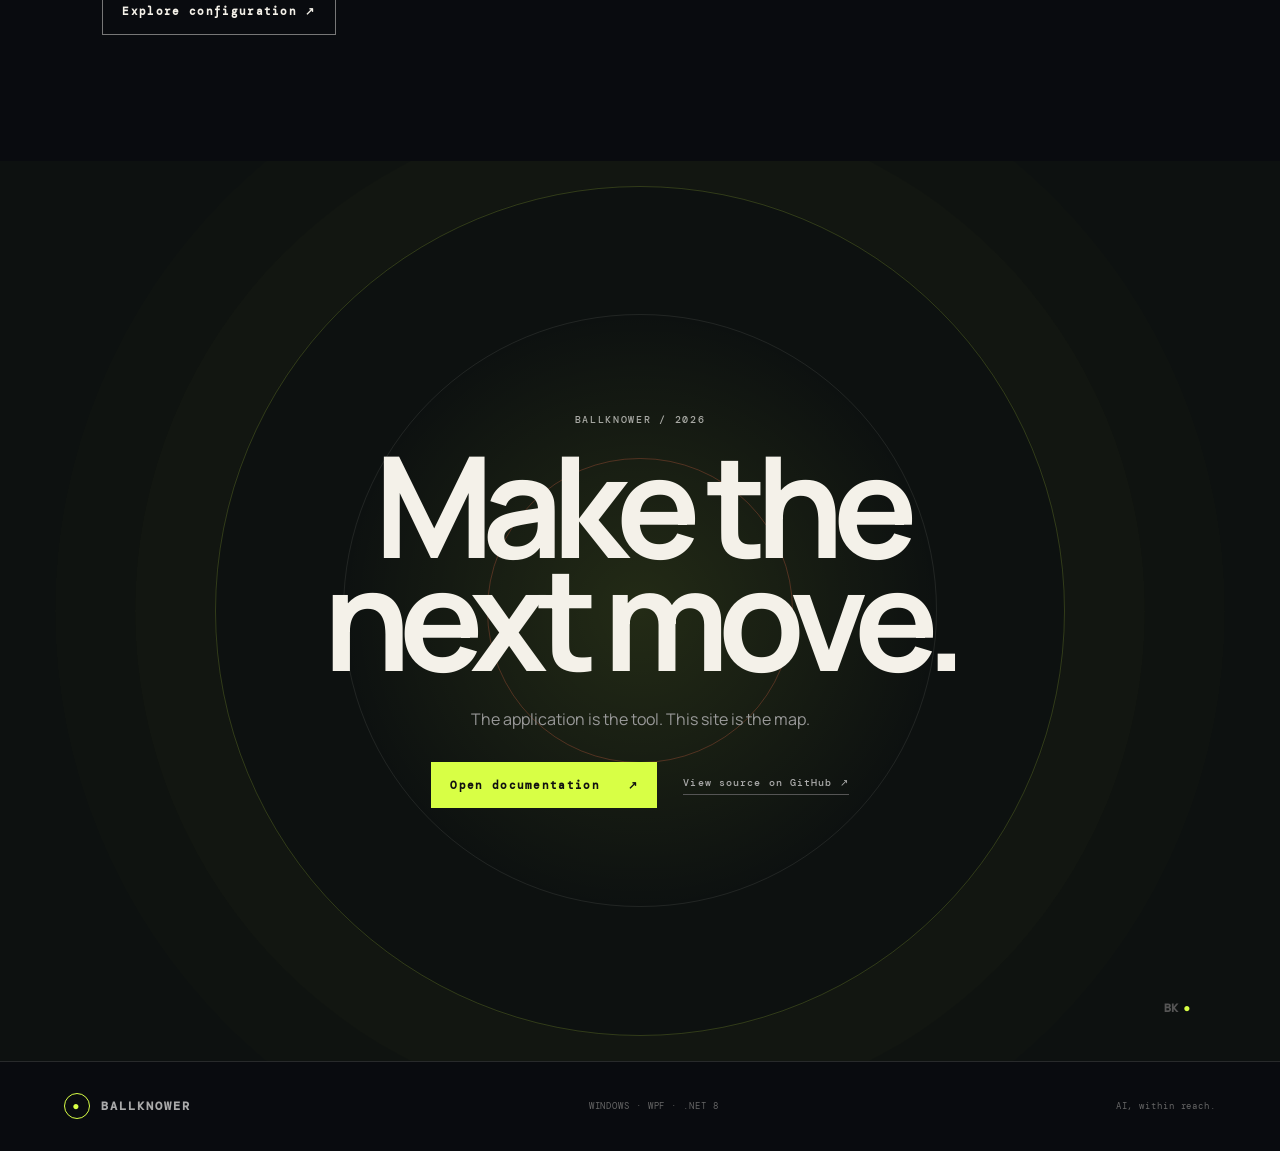
==== commit 41220c89: "Update website homepage with speech and Drive features" ====
--- a/docs/index.html
+++ b/docs/index.html
@@ -28,7 +28,7 @@
 <div class="hero-copy reveal">
 <p class="kicker"><span class="pulse-dot"></span> WINDOWS DESKTOP AI / .NET 8</p>
 <h1>AI that<br><em>knows</em> your<br><span>flow.</span></h1>
-<p class="hero-lead">A floating assistant for the work between windows. Ask. Act. Get back to it.</p>
+<p class="hero-lead">A floating Windows assistant with configurable AI models, ElevenLabs or Microsoft speech, connected Google Drive, and desktop tools. Ask. Act. Get back to it.</p>
 <div class="hero-actions"><a class="button button-solid" href="#story">Enter the orbit <span>↓</span></a><a class="text-link" href="documentation.html">Read the documentation ↗</a></div>
 </div>
 <div class="hero-object" aria-hidden="true"><div class="orbit orbit-a"></div><div class="orbit orbit-b"></div><div class="orbit orbit-c"></div><div class="ball"><span></span><i></i><b></b></div><div class="crosshair crosshair-a">+</div><div class="crosshair crosshair-b">+</div><div class="object-label label-a">READY / 01</div><div class="object-label label-b">FLOATING / ALWAYS</div></div>
@@ -51,14 +51,14 @@
 <div class="feature-head reveal"><p class="kicker">THREE MODES OF MOMENTUM</p><h2>Useful by<br><em>default.</em></h2></div>
 <div class="feature-stack">
 <article class="feature-panel panel-chat"><div class="panel-meta"><span>02.01</span><span>CONVERSATION</span></div><div class="panel-number">01</div><div class="panel-copy"><p class="kicker">CHAT</p><h3>Talk it<br>through.</h3><p>Choose Groq or OpenRouter, select your model, and keep the conversation close to the desktop.</p><a href="documentation.html#interface">Interface details →</a></div><div class="panel-visual"><div class="chat-window"><div class="chat-top"><span></span><span></span><span></span><b>BALLKNOWER</b></div><div class="chat-msg msg-a">Need the latest notes from Downloads.</div><div class="chat-msg msg-b">I can look through the directory.</div><div class="chat-caret">_</div></div></div></article>
-<article class="feature-panel panel-tools"><div class="panel-meta"><span>02.02</span><span>DESKTOP TOOLS</span></div><div class="panel-number">02</div><div class="panel-copy"><p class="kicker">TOOLS</p><h3>Turn words<br>into motion.</h3><p>Read, create, move and delete files, list directories, launch apps, or search the public web.</p><a href="documentation.html#tools">See every tool →</a></div><div class="tool-orbit"><span>READ</span><span>WRITE</span><span>MOVE</span><span>SEARCH</span><i></i></div></article>
+<article class="feature-panel panel-tools"><div class="panel-meta"><span>02.02</span><span>DESKTOP TOOLS</span></div><div class="panel-number">02</div><div class="panel-copy"><p class="kicker">TOOLS</p><h3>Turn words<br>into motion.</h3><p>Read, create, move and delete files, launch apps, search the web, and work with connected Google Drive files.</p><a href="documentation.html#tools">See every tool →</a></div><div class="tool-orbit"><span>READ</span><span>WRITE</span><span>MOVE</span><span>SEARCH</span><i></i></div></article>
 <article class="feature-panel panel-command"><div class="panel-meta"><span>02.03</span><span>CONTROL</span></div><div class="panel-number">03</div><div class="panel-copy"><p class="kicker">COMMANDS</p><h3>One slash.<br>Instant control.</h3><p>Open settings, clear a chat, pin the overlay, inspect logs, reveal the desktop, and more.</p><a href="documentation.html#commands">Command index →</a></div><div class="command-display"><span>/</span><b>settings</b><i>↵</i><small>HELP&nbsp;&nbsp; CLEAR&nbsp;&nbsp; CONFETTI&nbsp;&nbsp; PIN&nbsp;&nbsp; SEE</small></div></article>
 </div>
 </section>
 
 <section class="manifesto scene-section" data-scene="3">
 <div class="manifesto-bg" aria-hidden="true">FLOW</div>
-<div class="manifesto-content reveal"><p class="kicker">DESIGNED TO BE CONFIGURED</p><h2>Your desktop.<br><em>Your rules.</em></h2><div class="manifesto-grid"><div><span>MODEL</span><strong>Bring your own</strong><p>Configure provider, model, key, history budget, streaming and more.</p></div><div><span>STYLE</span><strong>Make it yours</strong><p>Presets, custom palettes, fonts, animation, glow and rainbow outline.</p></div><div><span>ACCESS</span><strong>Always close</strong><p>Global modifier + Windows shortcut, configurable to fit your muscle memory.</p></div></div><a class="button button-outline" href="documentation.html#style">Explore configuration ↗</a></div>
+<div class="manifesto-content reveal"><p class="kicker">DESIGNED TO BE CONFIGURED</p><h2>Your desktop.<br><em>Your rules.</em></h2><div class="manifesto-grid"><div><span>MODEL</span><strong>Bring your own</strong><p>Configure provider, model, key, history budget, streaming and more.</p></div><div><span>STYLE</span><strong>Make it yours</strong><p>Presets, custom palettes, fonts, animation, glow and rainbow outline.</p></div><div><span>ACCESS</span><strong>Always close</strong><p>Global modifier + Windows shortcut, configurable to fit your muscle memory.</p></div><div><span>VOICE</span><strong>Speak naturally</strong><p>Choose ElevenLabs or Microsoft speech, fetch voices and models, pick a speaker, and tune app-only volume.</p></div><div><span>CONNECT</span><strong>Your Drive, nearby</strong><p>Connect Google Drive, test the connection, and use available Drive tools from the desktop assistant.</p></div></div><a class="button button-outline" href="documentation.html#style">Explore configuration ↗</a></div>
 </section>
 
 <section class="finale scene-section" data-scene="4">
--- a/docs/navbar.css
+++ b/docs/navbar.css
@@ -1,46 +1,106 @@
-/* Unified navbar fix: one predictable shell across desktop and mobile. */
+/* Navbar layout override — keep this last in the stylesheet cascade. */
 .site-header{
   position:fixed !important;
-  inset:0 0 auto 0 !important;
-  width:100% !important;
-  max-width:none !important;
-  height:72px !important;
-  min-height:72px;
-  margin:0 !important;
-  padding:0 max(20px, calc((100vw - 1380px)/2 + 20px)) !important;
-  display:grid !important;
-  grid-template-columns:minmax(180px,1fr) auto minmax(180px,1fr) !important;
+  z-index:1000 !important;
+  top:18px !important;
+  left:4vw !important;
+  right:4vw !important;
+  width:auto !important;
+  height:64px !important;
+  min-height:64px !important;
+  margin:0 !important;
+  padding:0 20px !important;
+  box-sizing:border-box !important;
+  display:flex !important;
   align-items:center !important;
-  gap:24px;
-  box-sizing:border-box;
+  justify-content:space-between !important;
+  gap:20px !important;
+  border:1px solid rgba(244,241,233,.11) !important;
+  border-radius:18px !important;
+  background:rgba(9,11,15,.88) !important;
+  backdrop-filter:blur(22px);
+  -webkit-backdrop-filter:blur(22px);
+  box-shadow:0 16px 50px rgba(0,0,0,.22);
+}
+
+.site-header .brand{
+  position:relative !important;
+  left:auto !important;
+  top:auto !important;
+  transform:none !important;
+  flex:0 0 auto !important;
+  margin:0 !important;
+  align-self:center !important;
+}
+
+.site-header .nav{
+  position:absolute !important;
+  left:50% !important;
+  top:50% !important;
+  right:auto !important;
+  bottom:auto !important;
+  width:max-content !important;
+  height:auto !important;
+  margin:0 !important;
+  padding:0 !important;
+  transform:translate(-50%,-50%) !important;
+  display:flex !important;
+  flex-direction:row !important;
+  align-items:center !important;
+  justify-content:center !important;
+  gap:32px !important;
+  visibility:visible !important;
+  opacity:1 !important;
+  pointer-events:auto !important;
   border:0 !important;
-  border-bottom:1px solid var(--line) !important;
-  border-radius:0 !important;
-  background:rgba(9,11,15,.86) !important;
-  backdrop-filter:blur(20px);
-  -webkit-backdrop-filter:blur(20px);
-  box-shadow:0 10px 35px rgba(0,0,0,.18);
-}
-.site-header .brand{justify-self:start;min-width:0}
-.site-header .nav{
-  position:static;
-  justify-self:center;
-  display:flex;
-  align-items:center;
-  justify-content:center;
-  gap:32px;
-  margin:0;
-}
+  background:transparent !important;
+  box-shadow:none !important;
+}
+
+.site-header .nav-link{
+  position:relative !important;
+  display:block !important;
+  padding:8px 0 !important;
+  margin:0 !important;
+  line-height:1 !important;
+  white-space:nowrap !important;
+  color:#aaa !important;
+}
+
+.site-header .nav-link:hover,
+.site-header .nav-link.active{
+  color:var(--ink) !important;
+}
+
+.site-header .nav-link.active:after{
+  left:0 !important;
+  right:0 !important;
+  bottom:0 !important;
+  width:auto !important;
+  height:2px !important;
+}
+
 .site-header .header-tools{
-  justify-self:end;
-  display:flex;
-  align-items:center;
-  gap:18px;
-  min-width:0;
-}
-.site-header .nav-toggle{display:none}
-.site-header + main{padding-top:72px}
-.site-header .nav-link{white-space:nowrap}
+  position:relative !important;
+  right:auto !important;
+  top:auto !important;
+  transform:none !important;
+  margin:0 0 0 auto !important;
+  flex:0 0 auto !important;
+  align-self:center !important;
+  display:flex !important;
+  align-items:center !important;
+  gap:18px !important;
+}
+
+.site-header .nav-toggle{
+  display:none !important;
+}
+
+.site-header + main{
+  padding-top:100px !important;
+}
+
 .site-header .nav-link:focus-visible,
 .site-header .github-link:focus-visible,
 .site-header .brand:focus-visible,
@@ -48,99 +108,140 @@
   outline:2px solid var(--acid);
   outline-offset:4px;
 }
+
 @media(max-width:800px){
   .site-header{
+    top:12px !important;
+    left:12px !important;
+    right:12px !important;
     height:64px !important;
-    min-height:64px;
+    min-height:64px !important;
     padding:0 14px !important;
+    border-radius:14px !important;
+  }
+
+  .site-header .brand{
+    margin:0 auto 0 0 !important;
+  }
+
+  .site-header .header-tools{
+    margin:0 0 0 auto !important;
+    gap:4px !important;
+  }
+
+  .site-header .nav-toggle{
     display:flex !important;
-    gap:10px;
-  }
-  .site-header .brand{margin-right:auto}
-  .site-header .header-tools{
-    order:2;
-    gap:4px;
-  }
-  .site-header .nav-toggle{
-    order:3;
-    display:flex !important;
-    flex:0 0 40px;
-    width:40px;
-    height:40px;
-    padding:8px;
-    border:1px solid var(--line);
-    border-radius:10px;
-    background:#ffffff08;
-    align-items:center;
-    justify-content:center;
-    flex-direction:column;
-    gap:5px;
-    cursor:pointer;
-  }
+    position:relative !important;
+    flex:0 0 40px !important;
+    width:40px !important;
+    height:40px !important;
+    margin:0 !important;
+    padding:8px !important;
+    border:1px solid var(--line) !important;
+    border-radius:10px !important;
+    background:#ffffff08 !important;
+    align-items:center !important;
+    justify-content:center !important;
+    flex-direction:column !important;
+    gap:5px !important;
+    cursor:pointer !important;
+  }
+
   .site-header .nav-toggle span{
-    display:block;
-    width:18px;
-    height:2px;
-    border-radius:2px;
-    background:var(--ink);
-    transition:transform .2s ease,opacity .2s ease;
-  }
-  .site-header .nav-toggle[aria-expanded="true"] span:first-child{transform:translateY(7px) rotate(45deg)}
-  .site-header .nav-toggle[aria-expanded="true"] span:nth-child(2){opacity:0}
-  .site-header .nav-toggle[aria-expanded="true"] span:last-child{transform:translateY(-7px) rotate(-45deg)}
+    display:block !important;
+    width:18px !important;
+    height:2px !important;
+    margin:0 !important;
+    border-radius:2px !important;
+    background:var(--ink) !important;
+    transition:transform .2s ease,opacity .2s ease !important;
+  }
+
+  .site-header .nav-toggle[aria-expanded="true"] span:first-child{
+    transform:translateY(7px) rotate(45deg) !important;
+  }
+
+  .site-header .nav-toggle[aria-expanded="true"] span:nth-child(2){
+    opacity:0 !important;
+  }
+
+  .site-header .nav-toggle[aria-expanded="true"] span:last-child{
+    transform:translateY(-7px) rotate(-45deg) !important;
+  }
+
   .site-header .nav{
     position:fixed !important;
-    top:64px !important;
-    right:0 !important;
-    left:auto !important;
-    bottom:0 !important;
-    width:min(320px,88vw);
-    height:calc(100dvh - 64px);
-    padding:14px;
+    top:88px !important;
+    left:12px !important;
+    right:12px !important;
+    bottom:auto !important;
+    width:auto !important;
+    height:auto !important;
+    max-height:calc(100dvh - 100px) !important;
+    padding:10px !important;
     margin:0 !important;
+    transform:translateY(-10px) !important;
     display:flex !important;
-    flex-direction:column;
-    align-items:stretch;
-    justify-content:flex-start;
-    gap:4px;
-    border:0 !important;
-    border-left:1px solid var(--line) !important;
-    border-radius:0 !important;
+    flex-direction:column !important;
+    align-items:stretch !important;
+    justify-content:flex-start !important;
+    gap:4px !important;
+    overflow:auto !important;
+    visibility:hidden !important;
+    opacity:0 !important;
+    pointer-events:none !important;
+    border:1px solid var(--line) !important;
+    border-radius:14px !important;
     background:rgba(9,11,15,.98) !important;
-    box-shadow:-18px 0 50px rgba(0,0,0,.4);
-    transform:translateX(105%);
-    visibility:hidden;
-    pointer-events:none;
-    transition:transform .22s ease,visibility .22s ease;
-    z-index:1002;
-  }
+    box-shadow:0 18px 40px rgba(0,0,0,.35) !important;
+    transition:transform .2s ease,opacity .2s ease,visibility .2s ease !important;
+  }
+
   .site-header .nav.is-open{
-    transform:translateX(0);
-    visibility:visible;
-    pointer-events:auto;
-  }
+    transform:translateY(0) !important;
+    visibility:visible !important;
+    opacity:1 !important;
+    pointer-events:auto !important;
+  }
+
   .site-header .nav-link{
-    display:block;
-    padding:15px 14px;
-    border-radius:10px;
-    font-size:12px;
-  }
+    width:100% !important;
+    box-sizing:border-box !important;
+    padding:14px 14px !important;
+    text-align:left !important;
+    line-height:1.2 !important;
+    border-radius:9px !important;
+  }
+
   .site-header .nav-link:hover,
   .site-header .nav-link.active{
-    background:rgba(216,255,69,.08);
-  }
+    background:rgba(216,255,69,.08) !important;
+  }
+
   .site-header .nav-link.active:after{
-    left:14px;
-    right:auto;
-    bottom:8px;
-    width:24px;
-  }
-  .site-header .github-link{display:none}
-  .site-header .sound-toggle{padding:8px}
-  .site-header + main{padding-top:64px}
-  body.nav-open{overflow:hidden}
-}
+    left:14px !important;
+    right:auto !important;
+    bottom:7px !important;
+    width:24px !important;
+    height:2px !important;
+  }
+
+  .site-header .github-link{
+    display:none !important;
+  }
+
+  .site-header + main{
+    padding-top:92px !important;
+  }
+
+  body.nav-open{
+    overflow:hidden !important;
+  }
+}
+
 @media(prefers-reduced-motion:reduce){
   .site-header .nav,
-  .site-header .nav-toggle span{transition:none}
-}
+  .site-header .nav-toggle span{
+    transition:none !important;
+  }
+}
